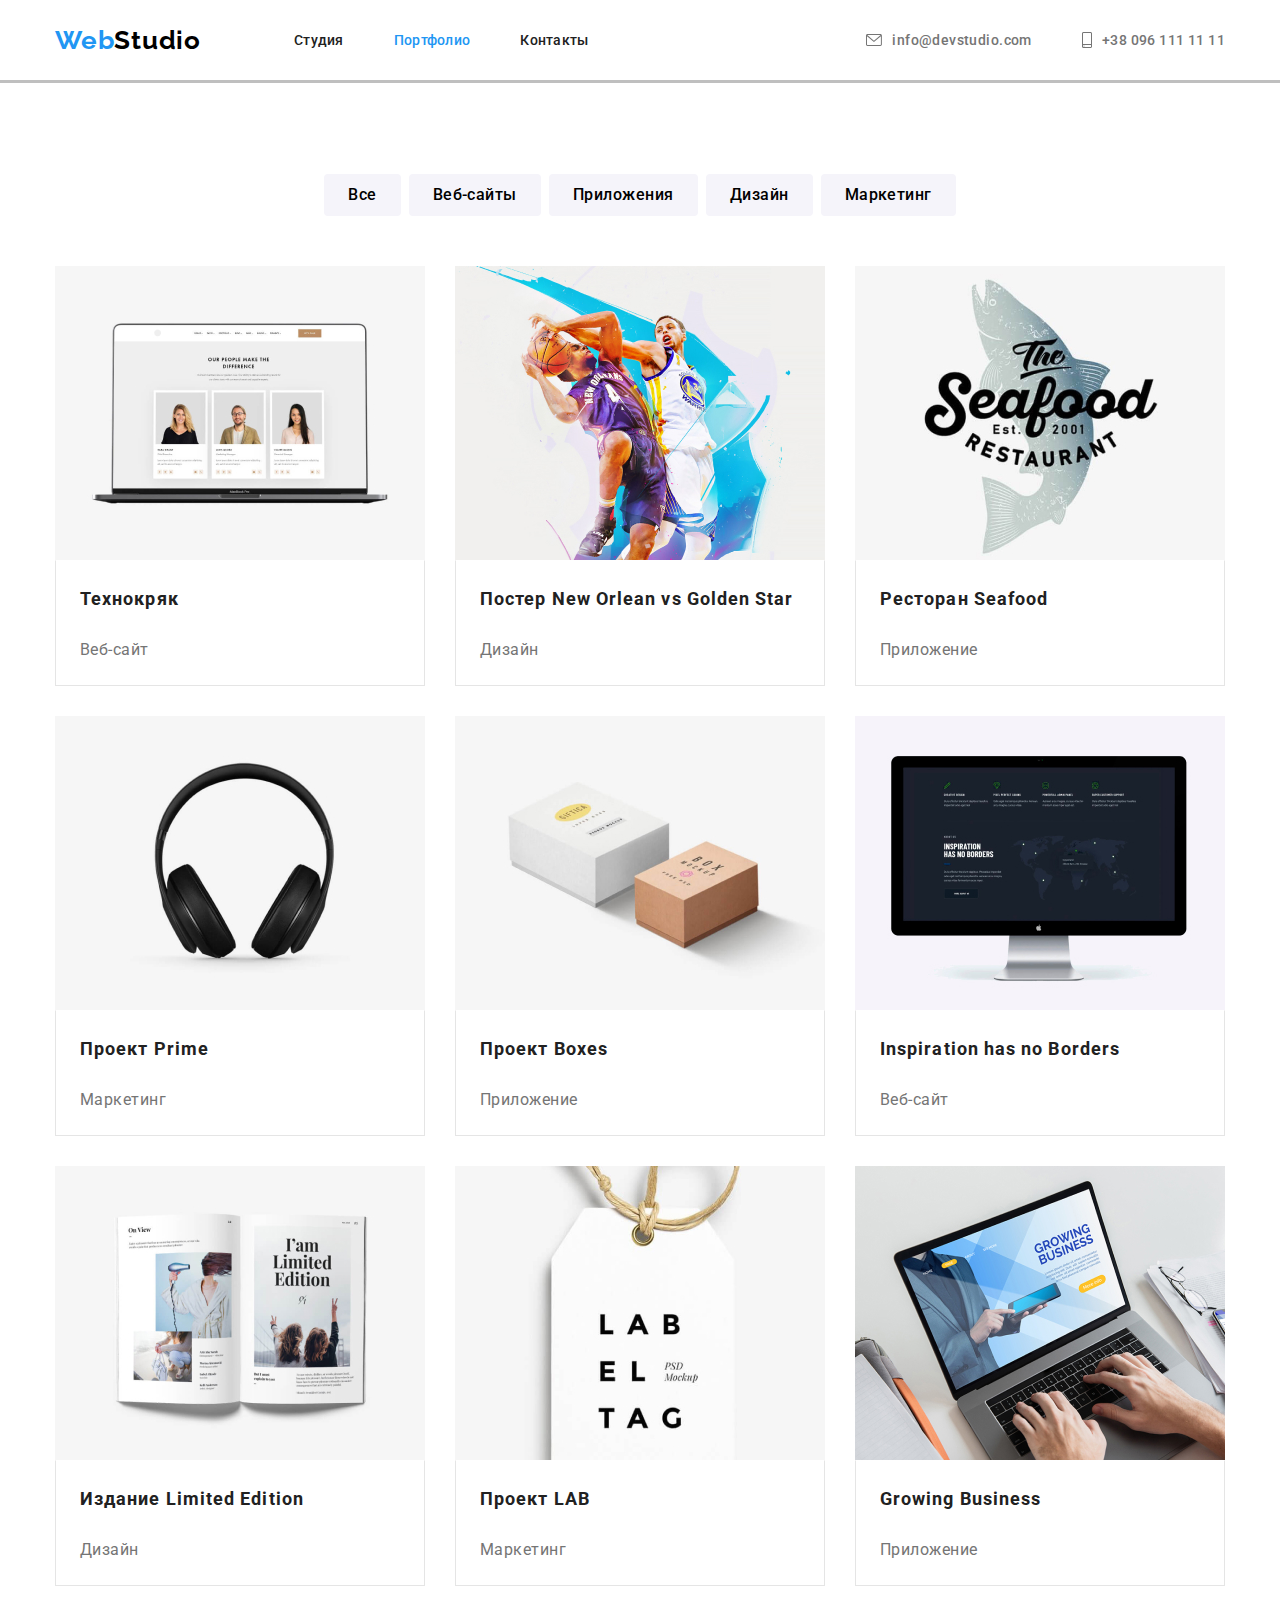
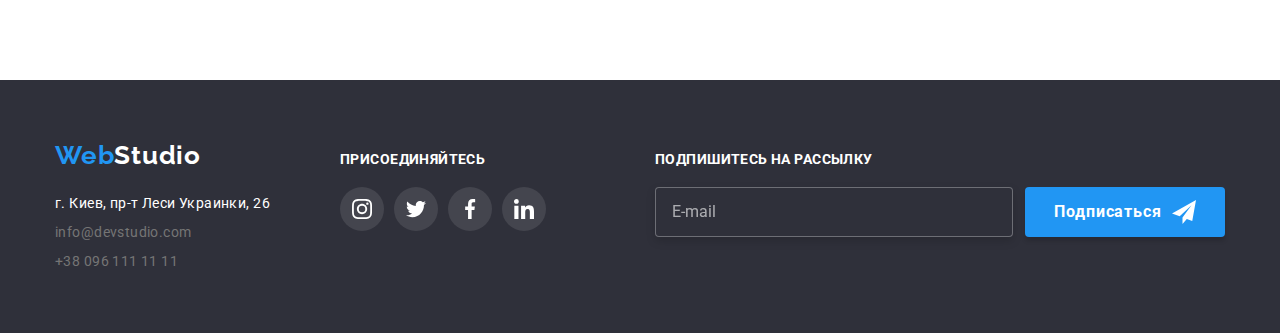
==== portfolio.html @ 7dabb580 "1" ====
<!DOCTYPE html>
<html lang="en">

<head>
  <meta charset="UTF-8" />
  <meta http-equiv="X-UA-Compatible" content="IE=edge" />
  <meta name="viewport" content="width=device-width, initial-scale=1.0" />
  <link rel="preconnect" href="https://fonts.gstatic.com" />
  <link href="https://fonts.googleapis.com/css2?family=Roboto:wght@400;500;700;900&display=swap" rel="stylesheet" />
  <link href="https://fonts.googleapis.com/css2?family=Raleway:wght@700&display=swap" rel="stylesheet" />
  <link rel="stylesheet"
    href="https://cdnjs.cloudflare.com/ajax/libs/modern-normalize/1.0.0/modern-normalize.min.css" />
  <!-- <link rel="stylesheet" href="./css/style.css" /> -->
  <link rel="stylesheet" href="./css/main.min.css" />

  <title>WebStudio</title>
</head>

<body>
  <!-- хидер -->
  <header class="page-header">
    <div class="container container--center">
      <nav class="nav">
        <a href="./index.html" class="nav__logo nav__logo--padding"><span
            class="nav__logo nav__logo--web-color">Web</span>Studio</a>
        <ul class="nav__list">
          <li class="nav__item">
            <a class="nav__link " href="./index.html">Студия</a>
          </li>
          <li class="nav__item"><a class="nav__link nav__link--active" href="./portfolio.html">Портфолио</a></li>
          <li class="nav__item"><a class="nav__link" href="#">Контакты</a></li>
        </ul>
      </nav>
      <ul class="address__list">
        <li class="address__item">
          <a class="address__link" href="">
            <svg class="icon icon--mail" viewbox="0 0 16 12">
              <use href="./img/icons/icons-main-opt.svg#icon-mail"></use>
            </svg>
            info@devstudio.com
          </a>
        </li>
        <li class="address__item">
          <a class="address__link" href="">
            <svg class="icon icon--tel" viewbox="0 0 10 16">
              <use href="./img/icons/icons-main-opt.svg#icon-smartphone"></use>
            </svg>
            +38 096 111 11 11
          </a>
        </li>
      </ul>
    </div>
    <!-- хидер конец-->
  </header>
  <main>
    <section class="section">
      <!-- секция кнопок -->
      <div class="container">
        <ul class="buttons buttons--marg-bottom">
          <li class="buttons__item">
            <button type="button" class="button">Все</button>
          </li>
          <li class="buttons__item">
            <button type="button" class="button">Веб-сайты</button>
          </li>
          <li class="buttons__item">
            <button type="button" class="button">Приложения</button>
          </li>
          <li class="buttons__item">
            <button type="button" class="button">Дизайн</button>
          </li>
          <li class="buttons__item">
            <button type="button" class="button">Маркетинг</button>
          </li>
        </ul>
        <!-- секция кнопок конец -->

        <!-- секция примеров работ -->

        <ul class="examples-sect">

          <li class="examples-sect__item">
            <a class="examples-sect__link" href="#">
              <div href="#" class="img-description">
                <div class="img-description__overlay">
                  <p class="img-description__text">Технокряк это современная площадка распространения коронавируса.
                    Компании
                    используют эту
                    платформу для
                    цифрового шпионажа и атак на защищённые сервера конкурентов.
                  </p>
                </div>
                <img class="img" src="img/portfolio/img1.jpg" alt="Технокряк" width="370" />
              </div>
              <div class="title-port">
                <h3>Технокряк</h3>
                <span>Веб-сайт</span>
              </div>
            </a>
          </li>
          <li class="examples-sect__item">
            <!-- <div class="overlay"> -->

            <!-- </div> -->
            <a class="examples-sect__link" href="#">
              <div href="#" class="img-description">
                <div class="img-description__overlay">
                  <p class="img-description__text">Технокряк это современная площадка распространения коронавируса.
                    Компании
                    используют
                    эту
                    платформу для
                    цифрового шпионажа и атак на защищённые сервера конкурентов.
                  </p>
                </div>
                <img class="img" src="img/portfolio/img2.jpg" alt="Постер New Orlean vs Golden Star" width="370" />
              </div>
              <div class="title-port">
                <h3>Постер New Orlean vs Golden Star</h3>
                <span>Дизайн</span>
              </div>
            </a>

          </li>
          <li class="examples-sect__item">
            <a class="examples-sect__link" href="#">
              <div href="#" class="img-description">
                <div class="img-description__overlay">
                  <p class="img-description__text">Технокряк это современная площадка распространения коронавируса.
                    Компании
                    используют эту
                    платформу для
                    цифрового шпионажа и атак на защищённые сервера конкурентов.
                  </p>
                </div>
                <img class="img" src="img/portfolio/img3.jpg" alt="Ресторан Seafood" width="370" />
              </div>
              <div class="title-port">
                <h3>Ресторан Seafood</h3>
                <span>Приложение</span>
              </div>
            </a>
          </li>
          <li class="examples-sect__item">
            <a class="examples-sect__link" href="#">
              <div href="#" class="img-description">
                <div class="img-description__overlay">
                  <p class="img-description__text">Технокряк это современная площадка распространения коронавируса.
                    Компании
                    используют эту
                    платформу для
                    цифрового шпионажа и атак на защищённые сервера конкурентов.
                  </p>
                </div>
                <img class="img" src="img/portfolio/img4.jpg" alt="Проект Prime" width="370" />
              </div>
              <div class="title-port">
                <h3>Проект Prime</h3>
                <span>Маркетинг</span>
              </div>
            </a>
          </li>
          <li class="examples-sect__item">
            <a class="examples-sect__link" href="#">
              <div href="#" class="img-description">
                <div class="img-description__overlay">
                  <p class="img-description__text">Технокряк это современная площадка распространения коронавируса.
                    Компании
                    используют эту
                    платформу для
                    цифрового шпионажа и атак на защищённые сервера конкурентов.
                  </p>
                </div>
                <img class="img" src="img/portfolio/img5.jpg" alt="Проект Boxes" width="370" />
              </div>
              <div class="title-port">
                <h3>Проект Boxes</h3>
                <span>Приложение</span>
              </div>
            </a>
          </li>
          <li class="examples-sect__item">
            <a class="examples-sect__link" href="#">
              <div href="#" class="img-description">
                <div class="img-description__overlay">
                  <p class="img-description__text">Технокряк это современная площадка распространения коронавируса.
                    Компании
                    используют эту
                    платформу для
                    цифрового шпионажа и атак на защищённые сервера конкурентов.
                  </p>
                </div>
                <img class="img" src="img/portfolio/img6.jpg" alt="Inspiration has no Borders" width="370" />
              </div>
              <div class="title-port">
                <h3>Inspiration has no Borders</h3>
                <span>Веб-сайт</span>
              </div>
            </a>
          </li>
          <li class="examples-sect__item">
            <a class="examples-sect__link" href="#">
              <div href="#" class="img-description">
                <div class="img-description__overlay">
                  <p class="img-description__text">Технокряк это современная площадка распространения коронавируса.
                    Компании
                    используют эту
                    платформу для
                    цифрового шпионажа и атак на защищённые сервера конкурентов.
                  </p>
                </div>
                <img class="img" src="img/portfolio/img7.jpg" alt="Издание Limited Edition" width="370" />
              </div>
              <div class="title-port">
                <h3>Издание Limited Edition</h3>
                <span>Дизайн</span>
              </div>
            </a>
          </li>
          <li class="examples-sect__item">
            <a class="examples-sect__link" href="#">
              <div href="#" class="img-description">
                <div class="img-description__overlay">
                  <p class="img-description__text">Технокряк это современная площадка распространения коронавируса.
                    Компании
                    используют эту
                    платформу для
                    цифрового шпионажа и атак на защищённые сервера конкурентов.
                  </p>
                </div>
                <img class="img" src="img/portfolio/img8.jpg" alt="Проект LAB" width="370" />
              </div>
              <div class="title-port">
                <h3>Проект LAB</h3>
                <span>Маркетинг</span>
              </div>
            </a>
          </li>
          <li class="examples-sect__item">
            <a class="examples-sect__link" href="#">
              <div href="#" class="img-description">
                <div class="img-description__overlay">
                  <p class="img-description__text">Технокряк это современная площадка распространения коронавируса.
                    Компании
                    используют эту
                    платформу для
                    цифрового шпионажа и атак на защищённые сервера конкурентов.
                  </p>
                </div>
                <img class="img" src="img/portfolio/img9.jpg" alt="Growing Business" width="370" />
              </div>
              <div class="title-port">
                <h3>Growing Business</h3>
                <span>Приложение</span>
              </div>
            </a>
          </li>
        </ul>
        <!-- секция примеров работ конец-->
      </div>
    </section>
  </main>
  <!-- футер -->
  <footer class="footer ">
    <div class="container container--flex">
      <div class="first-col">
        <a href="index.html" class="nav__logo nav__logo--color">
          <span class="nav__logo nav__logo--web-color">Web</span>Studio
        </a>
        <address class="address">
          <ul class="address__list">
            <li class="address__item">
              г. Киев, пр-т Леси Украинки, 26
            </li>
            <li class="address__item">
              <a class="address__link" href="">info@devstudio.com</a>
            </li>
            <li class="address__item">
              <a class="address__link" href="">+38 096 111 11 11</a>
            </li>
          </ul>
        </address>
      </div>
      <div class="second-col">
        <h3 class="second-col__title">присоединяйтесь</h3>
        <ul class="second-col__list">
          <li class="second-col__item">
            <a class="second-col__link" href="#">
              <svg class="icon">
                <use class="icon__prop" href="./img/icons/icons-main-opt.svg#icon-instagram">
                </use>
              </svg>
            </a>
          </li>
          <li class="second-col__item">
            <a class="second-col__link" href="#">
              <svg class="icon">
                <use class="icon__prop" href="./img/icons/icons-main-opt.svg#icon-twitter">
                </use>
              </svg>
            </a>
          </li>
          <li class="second-col__item">
            <a class="second-col__link" href="#">
              <svg class="icon">
                <use class="icon__prop" href="./img/icons/icons-main-opt.svg#icon-facebook">
                </use>
              </svg>
            </a>
          </li>
          <li class="second-col__item">
            <a class="second-col__link" href="#">
              <svg class="icon">
                <use class="icon__prop" href="./img/icons/icons-main-opt.svg#icon-linkedin-1">
                </use>
              </svg>
            </a>
          </li>
        </ul>
      </div>

      <form class="form" action="" name="subscribe-form">
        <label class="form__label">
          <h3 class="form__title">Подпишитесь на рассылку</h3>
          <input class="form__input" type="email" placeholder="E-mail">
        </label>
        <button class="button" type="submit"><span class="button-text">Подписаться</span>
          <svg class="icon">
            <use class="icon__prop" href="./img/icons/icons-main-opt.svg#icon-send"></use>
          </svg>
        </button>
      </form>
    </div>



    <!-- футер конец-->
  </footer>

</body>

</html>
---- css/style.css ----
/* цвет акцента #2196F3 */
/* основной фон #FFFFFF */
/* цвет фона подвала #2F303A */
/* цвет текста #212121 */
/* цвет лого #000000 */
/* цвет мелкого шрифта под заголовками  #757575 */
/* цвет адресов rgba(255, 255, 255, 0.6) */
/* цвет кнопок на белом фоне #F5F4FA */
/* :root {
  --color-accent: #2196f3;
  --color-logo: #000000;
  --color-all-text: #212121;
  --color-address: #757575;
  --color-little-text: #757575;
  --color-main-bg: #ffffff;
  --color-footer: #2f303a;
  --color-on-dark-bg: #ffffff;
  --color-what-we-do-sect: #f5f4fa;
  --color-icons-our-team: #afb1b8;
} */
/* скрытие контента с совместимостью */
/* .visually_hidden {
  position: absolute;
  width: 1px;
  height: 1px;
  margin: -1px;
  border: 0;
  padding: 0;
  clip: rect(0 0 0 0);
  overflow: hidden;
} */
/* body {
  max-width: 1600px;
  margin: 0 auto;

  color: var(--color-all-text);
  font-family: Roboto, sans-serif;
} */
/* сброс */
/* img {
  display: block;
}
img:not(.examples-section-item img) {
  max-width: 100%;
  height: auto;
} */

/* main page */

/* main-section */
/* h1,
h2,
h3,
h4,
h5,
p,
ul {
  margin-top: 0;
}
ul {
  list-style: none;
  padding: 0;
  margin: 0;
} */

/* хидер */
/* x */
/* .page-header {
  box-shadow: 0px 4px 4px 0px rgba(0, 0, 0, 0.25);
}
/* x */
/* .page-header .address__list {
  margin-left: auto;
} */
/* x */
/* .page-header .address__link {
  display: flex;
  align-items: center;
  justify-content: center;
  color: var(--color-address);
} */
/* x */
/* .page-header .address__link:hover > .icon,
.page-header .address__link:focus > .icon {
  fill: currentColor;
} */
/* x */
/* .page-header .address__item:not(:first-child) {
  margin-left: 50px;
} */
/* x */
/* .nav {
  height: 80px;
} */
/* x */
/* .nav__item {
  position: relative;
  display: flex;
  align-items: center;
  height: 80px;
} */
/* x */
/* .nav__item:not(:first-child) {
  margin-left: 50px;
} */
/* x */
/* .nav__list {
  margin-left: 93px;
  align-items: center;
} */
/* x */
/* .nav__link {
  padding: 32px 0;
} */
/* x */
/* .nav__logo--padding,
.page-header .address__link {
  padding: 24px 0;
} */
/* x */
/* .nav__link,
.page-header .address__link {
  color: var(--color-all-text);
  font-family: Roboto;
  font-style: normal;
  font-weight: 500;
  font-size: 14px;
  line-height: 16px;
  letter-spacing: 0.02em;
  color: inherit;

  transition: color 250ms cubic-bezier(0.4, 0, 0.2, 1);
} */
/* x */
/* .nav,
.nav__list,
.page-header .address__list {
  display: flex;
  align-items: center;
} */
/* x */
/* .page-header .icon {

  margin-right: 10px;
  fill: currentColor;
} */
/* x */
/* .page-header .icon--mail {
  width: 16px;
  height: 12px;
} */
/* x */
/* .page-header .icon--tel {
  width: 10px;
  height: 16px;
} */
/* x */
/* .nav__link:hover,
.nav__link:focus,
.page-header .address__link:hover,
.page-header .address__link:focus {
  color: var(--color-accent);
} */

/* модалка */

/* 
.backdrop {
  position: fixed;
  top: 0;
  left: 0;
  width: 100%;
  height: 100%;
  background: rgba(150, 145, 145, 0.2);
  z-index: 3;
  opacity: 1;
  transition: opacity 250ms cubic-bezier(0.165, 0.84, 0.44, 1);
}

.modal {
  position: relative;
  top: 50%;
  left: 50%;
  transform: translate(-50%, -50%);
  width: 528px;
  height: 581px;
  background: #ffffff;
  box-shadow: 0px 1px 3px rgba(0, 0, 0, 0.12), 0px 1px 1px rgba(0, 0, 0, 0.14),
    0px 2px 1px rgba(0, 0, 0, 0.2);
  border-radius: 4px;
}
.button--modal-style {
  display: flex;
  position: fixed;
  align-items: center;
  left: calc(100% - 38px);
  width: 30px;
  height: 30px;
  margin-top: 8px;
  border: 1px solid rgba(0, 0, 0, 0.1);
  border-radius: 50%;
  cursor: pointer;
  box-shadow: 0px 2px 4px 1px rgb(47 48 58 / 40%);
  transition: box-shadow 250ms cubic-bezier(0.165, 0.84, 0.44, 1);
}

.button--modal-style:hover {
  box-shadow: none;
}
.button__svg {
  width: 18px;
  height: 18px;
}
.title {
  font-weight: bold;
  font-size: 20px;
  line-height: 23px;
  text-align: center;
  letter-spacing: 0.03em;
  margin-bottom: 12px;

  color: #212121;
}
.label__textarea {
  height: 120px;
  resize: none;
  min-width: 448px;
  border-color: var(--color-accent);
  border: 1px solid rgba(33, 33, 33, 0.2);
  box-sizing: border-box;
  border-radius: 4px;
  padding: 12px 16px;
  margin-top: 4px;
  outline-color: none;
  transition: outline-color 250ms cubic-bezier(0.4, 0, 0.2, 1);
}
.label__textarea:focus {
  outline-color: var(--color-accent);
  border-color: var(--color-accent);
}
.label__icon {
  position: absolute;
  width: 18px;
  height: 18px;
  top: 50%;
  left: 12px;
  transform: translateY(-50%);
  transition: fill 250ms cubic-bezier(0.4, 0, 0.2, 1);
}
.modal .label:focus-within .label__container {
  fill: var(--color-accent);
}

.label__input {
  height: 40px;
  border: 1px solid rgba(33, 33, 33, 0.2);
  
  border-radius: 4px;
  
  min-width: 448px;
  padding-left: 42px;
  
  transition: outline-color 250ms cubic-bezier(0.4, 0, 0.2, 1);
}

.modal .label:focus-within .label__input {
  outline-color: var(--color-accent);
}
.modal .label--text-style textarea::placeholder {
  
  font-size: 14px;
  line-height: 16px;
  letter-spacing: 0.01em;

  color: rgba(117, 117, 117, 0.5);
}

.label__text {
  
  font-size: 12px;
  line-height: 14px;
  letter-spacing: 0.01em;
}
.label__text--checkbox {
  font-size: 14px;
  line-height: 24px;
  

  letter-spacing: 0.03em;

  padding-left: 24px;
  color: #757575;
}
.label__container {
  position: relative;
  margin-top: 4px;
}
.modal .label.label--margin {
  display: flex;
  align-items: center;
  margin-left: 12px;
  margin-bottom: 30px;
}
.modal .label {
  position: relative;
  
  display: block;
    margin-bottom: 10px;
}

.label__checkbox--one,
.label__checkbox--two{
  position: absolute;
  top: 50%;
  left: -12px;
  transform: translateY(-50%) ;
}

.label .link {
  text-decoration: underline;
}
.label__checkbox {
  position: absolute;
}
.label__icon--checkbox {
  width: 16px;
  height: 15px;
  transition: fill 250ms cubic-bezier(0.4, 0, 0.2, 1);


}
.label__checkbox.label__checkbox--one {
  height: 15px;
}
.label__checkbox.label__checkbox--two {
  visibility: hidden;
  height: 15px;
}
.label__input:checked + .label__checkbox.label__checkbox--two {
  visibility: visible;
}
.label__input:checked + .label__checkbox.label__checkbox--two + .label__checkbox.label__checkbox--one {
  visibility: hidden;
}

.is-hidden {
  opacity: 0;
  pointer-events: none;
  visibility: hidden;
  transition: opacity 250ms cubic-bezier(0.165, 0.84, 0.44, 1);
} */
/* герой */
/* .hero {
  padding: 200px 0;

  background-color: var(--color-footer);

  background: linear-gradient(rgba(47, 48, 58, 0.4), rgba(0, 0, 0, 0.5)),
    url(../img/index/bg-index.jpg);

  background-repeat: no-repeat;
  background-size: cover;
}
.hero h1 {
  font-weight: 900;
  font-size: 44px;
  line-height: 60px;
  text-align: center;
  letter-spacing: 0.06em;
  text-transform: uppercase;
  color: var(--color-on-dark-bg);
}
.hero__button {
  margin-top: 30px;

  min-width: 200px;
  height: 50px;
  align-items: center;

  background-color: var(--color-accent);
  box-shadow: 0px 4px 4px rgba(0, 0, 0, 0.15);
  border-radius: 4px;
  cursor: pointer;

  font-weight: bold;
  font-size: 16px;
  line-height: 30px;
  align-items: center;
  text-align: center;
  letter-spacing: 0.06em;
  color: var(--color-main-bg);
  border-color: transparent;
  transition: background-color 250ms cubic-bezier(0.4, 0, 0.2, 1);
}
.hero__button:hover,
.hero__button:focus {
  background-color: var(--color-main-bg);
  color: var(--color-accent);
} */
/* приоритеты */

/* .svg-container {
  display: flex;
  justify-content: center;
  padding: 25px 0 25px 0;
  margin-bottom: 30px;
  background-color: var(--color-what-we-do-sect);
}

.our-priority__title {
  font-weight: bold;
  font-size: 14px;
  line-height: 16px;
  letter-spacing: 0.03em;
  text-transform: uppercase;
  margin-bottom: 10px;
}
.our-priority__text {
  font-weight: normal;
  font-size: 14px;
  line-height: 24px;
  letter-spacing: 0.03em;
  color: var(--color-little-text);
}
.our-priority__list {
  display: flex;
}
.our-priority__item {
  width: calc((100% - 90px) / 4);
  margin-right: 30px;
}

.our-priority__item:last-child{
  margin-right: 0px;
} */
/* чем занимаемся */
/* .section.section--null-top-padding {
  padding-top: 0px;
}
.general__title {
  font-weight: bold;
  font-size: 36px;
  line-height: 42px;
  text-align: center;
  letter-spacing: 0.03em;

  margin-bottom: 50px;
}

.what-we-do__list {
  display: flex;
}
.what-we-do__item {
  position: relative;
}
.what-we-do__item .img-container {
  position: relative;
  display: flex;
  justify-content: center;
  z-index: 1;
}
.what-we-do__item .img {
  position: inherit;
}
.what-we-do__item .title--properties {
  display: flex;
  position: absolute;
  top: calc(100% - 70px);

  width: 100%;
  height: 70px;
  background-color: rgba(47, 48, 58);
  opacity: 80%;
}

.what-we-do__item .title__text {
  position: absolute;
  text-transform: uppercase;
  top: calc(100% - 42px);
  color: #fff;
  font-size: 14px;
  line-height: 16px;
  text-align: center;
  letter-spacing: 0.03em;
}
.what-we-do__item:not(:last-child) {
  margin-right: 30px;
} */
/* стили контейнеров */

/* .container {
  margin: 0 auto;
  width: 1200px;
  padding: 0 15px;
}
.container.container--block-direction {
  display: flex;
  flex-direction: column;
  align-items: center;
}

.container--center {
  display: flex;
  align-items: center;
}

.modal__container{
  padding: 40px;
}
.container.btn-sect {
  padding-top: 94px;
}
.section {
  padding: 94px 0;
} */
/* наша команда */
/* .icon-block__list .icon {
  width: 20px;
  height: 20px;
}
.icon-block__link {
  padding: 12px;
  display: flex;
  background-color: none;
  border-radius: 50%;
  transition: background-color 250ms cubic-bezier(0.4, 0, 0.2, 1);
}
.our-team__item {
  width: calc((100% - 90px) / 4);
  margin-right: 30px;
}
.our-team__item:last-child {
  margin-right: 0px;
}
.icon-block__list .icon__prop {
  fill: var(--color-icons-our-team);
  transition: fill 150ms cubic-bezier(0.4, 0, 0.2, 1);
}
.our-team__list .icon-block__link:hover,
.our-team__list .icon-block__link:focus {
  background-color: var(--color-accent);
}
.our-team__list .icon-block__link:hover .icon__prop,
.our-team__list .icon-block__link:focus .icon__prop {
  fill: #fff;
}
.icon-block__list {
  display: flex;
  justify-content: center;
}

.img-description h3 {
  margin-bottom: 10px;
}
.img-description p {
  margin-bottom: 16px;
}
.section--bg {
  background-color: var(--color-what-we-do-sect);
}
.img-description h3 {
  font-weight: 500;
  font-size: 16px;
  line-height: 19px;
  text-align: center;
  letter-spacing: 0.03em;
}
.img-description p {
  font-size: 16px;
  line-height: 19px;
  text-align: center;
  letter-spacing: 0.03em;
  color: var(--color-little-text);
}
.our-team__list {
  display: flex;
  flex-wrap: wrap;
}
.our-team__item  {
  box-shadow: 0px 4px 4px rgba(0, 0, 0, 0.25);

  background-color: var(--color-main-bg);
}

.our-team__list .img-description {
  padding: 30px 0;
} */

/* .nav__link--active {
  color: var(--color-accent);
}
.nav__link--active::before {
  position: absolute;
  top: calc(100% - 4px);
  content: '';
  width: 100%;
  height: 4px;
  border-radius: 4px;
  background-color: var(--color-accent);
} */
/* постоянные клиенты */
/* 
.our-clients__list {
  display: flex;
}
.our-clients__item .icon {
  width: 106px;
  height: 60px;
  fill: var(--color-icons-our-team);
}
.our-clients__link {
  width: 170px;
  height: 92px;
  display: flex;
  justify-content: center;
  align-items: center;
  border: 1px solid #afb1b8;
  border-radius: 5px;
  transition: border-color 250ms cubic-bezier(0.4, 0, 0.2, 1);
}
.our-clients__item:not(:last-child) {
  margin-right: 30px;
}
.our-clients__link:hover,
.our-clients__link:focus {
  border-color: var(--color-accent);
}
.our-clients__list .icon__prop {
  transition: fill 450ms cubic-bezier(0.4, 0, 0.2, 1);
}
.our-clients__link:hover .icon__prop,
.our-clients__link:focus .icon__prop {
  fill: var(--color-accent);
} */
/* footer */
/* a {
  text-decoration: none;
} */
/* .nav__logo {
  color: var(--color-logo);
  font-family: Raleway;
  font-style: normal;
  font-weight: bold;
  font-size: 26px;
  line-height: 31px;
  letter-spacing: 0.03em;
}
.nav__logo--web-color {
  color: var(--color-accent);
}
ul {
  list-style-type: none;
} */

/* кнопки портфолио */
/* 
.buttons .button {
  background-color: var(--color-what-we-do-sect);
  border-radius: 4px;
  font-family: Roboto;
  font-style: normal;
  font-weight: 500;
  font-size: 16px;
  line-height: 26px;
  text-align: center;
  letter-spacing: 0.03em;
  border-color: transparent;
  padding: 6px 22px;
  cursor: pointer;
  border-radius: 4px;

  transition: background-color 250ms cubic-bezier(0.4, 0, 0.2, 1),
    color 150ms cubic-bezier(0.4, 0, 0.2, 1), box-shadow 250ms cubic-bezier(0.4, 0, 0.2, 1);
} */
/* .buttons .button:hover,
.buttons .button:focus {
  background-color: var(--color-accent);
  color: var(--color-main-bg);
  box-shadow: 0px 4px 4px 0px rgba(0, 0, 0, 0.25);
} */

/* .examples-sect .buttons {
  display: flex;
  justify-content: center;
} */
/* .buttons__item:not(:last-child) {
  margin-right: 8px;
} */
/* .buttons.buttons--marg-bottom {
  margin-bottom: 50px;
} */

/* примеры портфолио */

/* .img-description__overlay {
  position: absolute;
  background-color: var(--color-accent);
  width: 370px;
  height: 294px;
  opacity: 80%;
  transform: translateY(100%);
  transition: transform 250ms cubic-bezier(0.4, 0, 0.2, 1);
}

.examples-sect__list .img-description {
  overflow: hidden;
  position: relative;
}
.examples-sect__link {
  color: #212121;
}
.examples-sect__link:hover .img-description__overlay,
.examples-sect__link:focus .img-description__overlay {
  transform: translateY(0%);
}
.img-description .img-description__text {
  font-size: 18px;
  line-height: 28px;
  letter-spacing: 0.03em;
  padding: 63px 24px;
  color: #ffffff;
}

.examples-sect__list h3 {
  font-weight: bold;
  font-size: 18px;
  line-height: 36px;
  letter-spacing: 0.06em;
}
.examples-sect__list span {
  font-weight: normal;
  font-size: 16px;
  line-height: 30px;
  letter-spacing: 0.03em;
  color: var(--color-little-text);
}

.examples-sect__list {
  display: flex;
  flex-wrap: wrap;
}
.examples-sect__item {
  box-shadow: 0px 4px 4px 0px rgba(0, 0, 0, 0);
  transition: box-shadow 250ms cubic-bezier(0.4, 0, 0.2, 1);
  margin-bottom: 30px;
}
.examples-sect__item:hover,
.examples-sect__item:focus {
  box-shadow: 0px 4px 4px 0px rgba(0, 0, 0, 0.25);
}

.examples-sect__item:not(:nth-child(3n + 3)) {
  margin-right: 30px;
  width: calc((100% - 60px) / 3);
}

.examples-sect__item:nth-child(n + 7) {
  margin-bottom: 0px;
}

.title-port {
  padding: 20px 24px;
  border: 1px solid #e5e5e5;
  border-top-color: transparent;
} */

/* footer */
/* .footer {
  padding: 60px 0;
  background-color: var(--color-footer);
} */

/* .nav__logo--color {
  color: var(--color-main-bg);
} */

/* .page-header .address__link,
.footer .address__link {
  letter-spacing: 0.03em;
  color: var(--color-address);
  transition: color 250ms cubic-bezier(0.4, 0, 0.2, 1);
}
.footer .address__link:hover,
.footer .address__link:focus {
  color: var(--color-main-bg);
} */
/* .address {
  font-family: Roboto;
  font-style: normal;
  font-weight: normal;
  font-size: 14px;
  line-height: 24px;
  letter-spacing: 0.03em;
  color: var(--color-main-bg);
}
.address {
  margin-top: 20px;
} */
/* .footer .address__item:not(:last-child) {
  margin-bottom: 5px;
}
.second-col__title {
  font-style: normal;
  font-weight: bold;
  font-size: 14px;
  line-height: 16px;
  letter-spacing: 0.03em;
  text-transform: uppercase;

  color: #ffffff;
} */

/* .footer .icon {
  width: 20px;
  height: 20px;
}
.container.container--flex {
  display: flex;
  align-items: baseline;
}
.second-col {
  margin-left: 70px;
}
.second-col__list {
  display: flex;
  width: 206px;
  margin-top: 20px;
} */
/* .second-col__item {
  display: flex;
  margin-right: 10px;

  border-radius: 44px;
  background: rgba(216, 128, 128, 0.1);
}
.second-col__item:last-child {
  margin-right: 0;
}
.footer .icon__prop {
  fill: #fff;
} */
/* .second-col__link {
  width: 44px;
  height: 44px;
  display: flex;
  justify-content: center;
  align-items: center;
  border-radius: 44px;
  transition: background-color 250ms cubic-bezier(0.4, 0, 0.2, 1);
}
.second-col__link:hover,
.second-col__link:focus {
  background-color: var(--color-accent);
} */

/* .footer__form {
  margin-left: auto;
  display: flex;
  flex-direction: row;
  align-items: flex-end;
} */
/* .footer__form .form__input {
  padding: 15px 16px;
  width: 358px;
  border: 1px solid rgba(255, 255, 255, 0.3);
  box-sizing: border-box;
  filter: drop-shadow(0px 4px 4px rgba(0, 0, 0, 0.15));
  border-radius: 4px;
  background: #2f303a;
}
.footer__form input::placeholder {
  color: rgba(255, 255, 255, 0.6);
} */

/* .modal__form .button--submit-style {

  position: relative;
  right: -50%;
  transform: translateX(-50%);
  min-width: 200px;
  height: 50px;
  border-radius: 4px;
  background-color: var(--color-accent);
  box-shadow: 0px 4px 4px rgba(0, 0, 0, 0.15);
  font-weight: bold;
  font-size: 16px;
  line-height: 30px;
  text-align: center;
  letter-spacing: 0.06em;
  color: var(--color-main-bg);
  border-color: transparent;

  transition: background-color 250ms cubic-bezier(0.4, 0, 0.2, 1);
} */
/* .footer__form .button {
  display: flex;

  position: relative;

  align-items: center;
  justify-content: center;
  border: 0px;
  padding: 0px;
  min-width: 200px;
  height: 50px;
  border-radius: 4px;
  background-color: var(--color-accent);
  box-shadow: 0px 4px 4px rgba(0, 0, 0, 0.15);
  margin-left: 12px;
  font-weight: bold;
  font-size: 16px;
  line-height: 30px;
  text-align: center;
  letter-spacing: 0.06em;
  color: var(--color-main-bg);
  border-color: transparent;

  transition: background-color 250ms cubic-bezier(0.4, 0, 0.2, 1);
} */
/* .form__title {
  margin-bottom: 20px;
  font-style: normal;

  font-weight: bold;
  font-size: 14px;
  line-height: 16px;
  letter-spacing: 0.03em;
  text-transform: uppercase;

  color: #ffffff;
}
.footer .form .button__text {
  font-weight: bold;
  font-size: 16px;
  line-height: 30px;
  text-align: center;
  letter-spacing: 0.06em;
}
.footer .form .icon {
  fill: var(--color-main-bg);
  width: 24px;
  height: 24px;
  margin-left: 10px;
} */
/* .footer .form .button:hover,
.footer .form .button:focus,
.modal__form .button:hover,
.modal__form .button:focus {
  background-color: var(--color-main-bg);
  color: var(--color-accent);
}
.footer__form .button:hover .icon__prop,
.footer__form .button:focus .icon__prop {
  fill: var(--color-accent);
} */
---- css/main.min.css ----
.container--center{display:-webkit-box;display:-ms-flexbox;display:flex;-webkit-box-align:center;-ms-flex-align:center;align-items:center}.page-header{-webkit-box-shadow:0px 3px 0px 0px rgba(0,0,0,0.25);box-shadow:0px 3px 0px 0px rgba(0,0,0,0.25)}.page-header .address__list{display:-webkit-box;display:-ms-flexbox;display:flex;-webkit-box-align:center;-ms-flex-align:center;align-items:center;margin-left:auto}.page-header .address__item:not(:first-child){margin-left:50px}.page-header .icon{margin-right:10px;fill:currentColor}.page-header .icon--mail{width:16px;height:12px}.page-header .icon--tel{width:10px;height:16px}.page-header .address__link{display:-webkit-box;display:-ms-flexbox;display:flex;-webkit-box-align:center;-ms-flex-align:center;align-items:center;-webkit-box-pack:center;-ms-flex-pack:center;justify-content:center;color:#757575;padding:24px 0;font-family:Roboto;font-style:normal;font-weight:500;font-size:14px;line-height:16px;letter-spacing:0.03em;color:#757575;-webkit-transition:color 250ms cubic-bezier(0.4, 0, 0.2, 1);transition:color 250ms cubic-bezier(0.4, 0, 0.2, 1)}.page-header .address__link:hover>.icon,.page-header .address__link:focus>.icon,.page-header .address__link:hover{color:#2196f3;fill:#2196f3}.page-header .nav{height:80px;display:-webkit-box;display:-ms-flexbox;display:flex;-webkit-box-align:center;-ms-flex-align:center;align-items:center}.page-header .nav .nav__list{-webkit-box-align:center;-ms-flex-align:center;align-items:center;display:-webkit-box;display:-ms-flexbox;display:flex;margin-left:93px}.page-header .nav .nav__item{position:relative;display:-webkit-box;display:-ms-flexbox;display:flex;-webkit-box-align:center;-ms-flex-align:center;align-items:center;height:80px}.page-header .nav .nav__item:not(:first-child){margin-left:50px}.page-header .nav .nav__logo--padding{padding:24px 0}.page-header .nav .nav__link{padding:32px 0;font-family:Roboto;font-style:normal;font-weight:500;font-size:14px;line-height:16px;letter-spacing:0.02em;color:inherit;-webkit-transition:color 250ms cubic-bezier(0.4, 0, 0.2, 1);transition:color 250ms cubic-bezier(0.4, 0, 0.2, 1)}.page-header .nav .nav__link--active{color:#2196f3}.page-header .nav .nav__link--active--active::before{position:absolute;top:calc(100% - 4px);content:'';width:100%;height:4px;border-radius:4px;background-color:#2196f3}.page-header .nav .nav__link:hover,.page-header .nav .nav__link:focus{color:#2196f3}.backdrop{position:fixed;top:0;left:0;width:100%;height:100%;background:rgba(150,145,145,0.2);z-index:3;opacity:1;-webkit-transition:opacity 250ms cubic-bezier(0.165, 0.84, 0.44, 1);transition:opacity 250ms cubic-bezier(0.165, 0.84, 0.44, 1)}.modal{position:relative;top:50%;left:50%;-webkit-transform:translate(-50%, -50%);transform:translate(-50%, -50%);width:528px;height:581px;background:#ffffff;-webkit-box-shadow:0px 1px 3px rgba(0,0,0,0.12),0px 1px 1px rgba(0,0,0,0.14),0px 2px 1px rgba(0,0,0,0.2);box-shadow:0px 1px 3px rgba(0,0,0,0.12),0px 1px 1px rgba(0,0,0,0.14),0px 2px 1px rgba(0,0,0,0.2);border-radius:4px}.modal .modal__container{padding:40px}.modal .button--modal-style{display:-webkit-box;display:-ms-flexbox;display:flex;position:fixed;-webkit-box-align:center;-ms-flex-align:center;align-items:center;left:calc(100% - 38px);width:30px;height:30px;margin-top:8px;border:1px solid rgba(0,0,0,0.1);border-radius:50%;cursor:pointer;-webkit-box-shadow:0px 2px 4px 1px rgba(47,48,58,0.4);box-shadow:0px 2px 4px 1px rgba(47,48,58,0.4);-webkit-transition:-webkit-box-shadow 250ms cubic-bezier(0.165, 0.84, 0.44, 1);transition:-webkit-box-shadow 250ms cubic-bezier(0.165, 0.84, 0.44, 1);transition:box-shadow 250ms cubic-bezier(0.165, 0.84, 0.44, 1);transition:box-shadow 250ms cubic-bezier(0.165, 0.84, 0.44, 1), -webkit-box-shadow 250ms cubic-bezier(0.165, 0.84, 0.44, 1)}.modal .button--modal-style:hover{-webkit-box-shadow:none;box-shadow:none}.modal .button:hover,.modal .button:focus{background-color:#fff;color:#2196f3}.modal .button .button__svg{width:18px;height:18px}.modal .button--submit-style{position:relative;right:-50%;-webkit-transform:translateX(-50%);transform:translateX(-50%);min-width:200px;height:50px;border-radius:4px;background-color:#2196f3;-webkit-box-shadow:0px 4px 4px rgba(0,0,0,0.15);box-shadow:0px 4px 4px rgba(0,0,0,0.15);font-weight:bold;font-size:16px;line-height:30px;text-align:center;letter-spacing:0.06em;color:#fff;border-color:transparent;-webkit-transition:background-color 250ms cubic-bezier(0.4, 0, 0.2, 1);transition:background-color 250ms cubic-bezier(0.4, 0, 0.2, 1)}.modal .button .button--modal-style{display:-webkit-box;display:-ms-flexbox;display:flex;position:fixed;-webkit-box-align:center;-ms-flex-align:center;align-items:center;left:calc(100% - 38px);width:30px;height:30px;margin-top:8px;border:1px solid rgba(0,0,0,0.1);border-radius:50%;cursor:pointer;-webkit-box-shadow:0px 2px 4px 1px rgba(47,48,58,0.4);box-shadow:0px 2px 4px 1px rgba(47,48,58,0.4);-webkit-transition:-webkit-box-shadow 250ms cubic-bezier(0.165, 0.84, 0.44, 1);transition:-webkit-box-shadow 250ms cubic-bezier(0.165, 0.84, 0.44, 1);transition:box-shadow 250ms cubic-bezier(0.165, 0.84, 0.44, 1);transition:box-shadow 250ms cubic-bezier(0.165, 0.84, 0.44, 1), -webkit-box-shadow 250ms cubic-bezier(0.165, 0.84, 0.44, 1)}.modal .button .button--modal-style:hover{-webkit-box-shadow:none;box-shadow:none}.modal__title{font-weight:bold;font-size:20px;line-height:23px;text-align:center;letter-spacing:0.03em;margin-bottom:12px;color:#212121}.modal-form__checkbox--one,.modal-form__checkbox--two{height:15px;position:absolute;top:50%;left:-12px;-webkit-transform:translateY(-50%);transform:translateY(-50%)}.modal-form__checkbox--two{visibility:hidden}.modal-form__input:checked+.modal-form__checkbox--two{visibility:visible}.modal-form__input:checked+.modal-form__checkbox--two+.modal-form__checkbox--one{visibility:hidden}.modal-form__label{position:relative;display:block;margin-bottom:10px}.modal-form__label--margin{display:-webkit-box;display:-ms-flexbox;display:flex;-webkit-box-align:center;-ms-flex-align:center;align-items:center;margin-left:12px;margin-bottom:30px}.modal-form__label:focus-within .modal-form__container{fill:#2196f3}.modal-form__label:focus-within .modal-form__input{outline-color:#2196f3}.modal-form__label--text-style textarea::-webkit-input-placeholder{font-size:14px;line-height:16px;letter-spacing:0.01em;color:rgba(117,117,117,0.5)}.modal-form__label--text-style textarea:-ms-input-placeholder{font-size:14px;line-height:16px;letter-spacing:0.01em;color:rgba(117,117,117,0.5)}.modal-form__label--text-style textarea::-ms-input-placeholder{font-size:14px;line-height:16px;letter-spacing:0.01em;color:rgba(117,117,117,0.5)}.modal-form__label--text-style textarea::placeholder{font-size:14px;line-height:16px;letter-spacing:0.01em;color:rgba(117,117,117,0.5)}.modal-form__label .modal-form__input{height:40px;border:1px solid rgba(33,33,33,0.2);border-radius:4px;min-width:448px;padding-left:42px;-webkit-transition:outline-color 250ms cubic-bezier(0.4, 0, 0.2, 1);transition:outline-color 250ms cubic-bezier(0.4, 0, 0.2, 1)}.modal-form__label .modal-form__container{position:relative;margin-top:4px}.modal-form__label .modal-form__icon{position:absolute;width:18px;height:18px;top:50%;left:12px;-webkit-transform:translateY(-50%);transform:translateY(-50%);-webkit-transition:fill 250ms cubic-bezier(0.4, 0, 0.2, 1);transition:fill 250ms cubic-bezier(0.4, 0, 0.2, 1)}.modal-form__label .modal-form__icon--checkbox{width:16px;height:15px;-webkit-transition:fill 250ms cubic-bezier(0.4, 0, 0.2, 1);transition:fill 250ms cubic-bezier(0.4, 0, 0.2, 1)}.modal-form__label .modal-form__textarea{height:120px;resize:none;min-width:448px;border-color:#2196f3;border:1px solid rgba(33,33,33,0.2);-webkit-box-sizing:border-box;box-sizing:border-box;border-radius:4px;padding:12px 16px;margin-top:4px;outline-color:none;-webkit-transition:outline-color 250ms cubic-bezier(0.4, 0, 0.2, 1);transition:outline-color 250ms cubic-bezier(0.4, 0, 0.2, 1)}.modal-form__label .modal-form__textarea:focus{outline-color:#2196f3;border-color:#2196f3}.modal-form__label .modal-form__text{font-size:12px;line-height:14px;letter-spacing:0.01em}.modal-form__label .modal-form__text--checkbox{font-size:14px;line-height:24px;letter-spacing:0.03em;padding-left:24px;color:#757575}.modal-form__label .modal-form__link{text-decoration:underline}.is-hidden{opacity:0;pointer-events:none;visibility:hidden;-webkit-transition:opacity 250ms cubic-bezier(0.165, 0.84, 0.44, 1);transition:opacity 250ms cubic-bezier(0.165, 0.84, 0.44, 1)}.container--block-direction{display:-webkit-box;display:-ms-flexbox;display:flex;-webkit-box-orient:vertical;-webkit-box-direction:normal;-ms-flex-direction:column;flex-direction:column;-webkit-box-align:center;-ms-flex-align:center;align-items:center}.hero{padding:200px 0;background-color:#2f303a;background:-webkit-gradient(linear, left top, left bottom, from(rgba(47,48,58,0.4)), to(rgba(0,0,0,0.5))),url(../img/index/bg-index.jpg);background:linear-gradient(rgba(47,48,58,0.4), rgba(0,0,0,0.5)),url(../img/index/bg-index.jpg);background-repeat:no-repeat;background-size:cover}.hero .hero__title{font-weight:900;font-size:44px;line-height:60px;text-align:center;letter-spacing:0.06em;text-transform:uppercase;color:#fff}.hero .hero__button{margin-top:30px;min-width:200px;height:50px;-webkit-box-align:center;-ms-flex-align:center;align-items:center;background-color:#2196f3;-webkit-box-shadow:0px 4px 4px rgba(0,0,0,0.15);box-shadow:0px 4px 4px rgba(0,0,0,0.15);border-radius:4px;cursor:pointer;font-weight:bold;font-size:16px;line-height:30px;align-items:center;text-align:center;letter-spacing:0.06em;color:#fff;border-color:transparent;-webkit-transition:background-color 250ms cubic-bezier(0.4, 0, 0.2, 1);transition:background-color 250ms cubic-bezier(0.4, 0, 0.2, 1)}.hero .hero__button:hover,.hero .hero__button:focus{background-color:#fff;color:#2196f3}.our-clients{display:-webkit-box;display:-ms-flexbox;display:flex}.our-clients .our-clients__icon{width:106px;height:60px;fill:#afb1b8}.our-clients .our-clients__icon .icon__prop{-webkit-transition:fill 450ms cubic-bezier(0.4, 0, 0.2, 1);transition:fill 450ms cubic-bezier(0.4, 0, 0.2, 1)}.our-clients__item .our-clients__icon{width:106px;height:60px;fill:#afb1b8}.our-clients__item:not(:last-child){margin-right:30px}.our-clients__link{width:170px;height:92px;display:-webkit-box;display:-ms-flexbox;display:flex;-webkit-box-pack:center;-ms-flex-pack:center;justify-content:center;-webkit-box-align:center;-ms-flex-align:center;align-items:center;border:1px solid #afb1b8;border-radius:5px;-webkit-transition:border-color 250ms cubic-bezier(0.4, 0, 0.2, 1);transition:border-color 250ms cubic-bezier(0.4, 0, 0.2, 1)}.our-clients__link:hover,.our-clients__link:focus{border-color:#2196f3}.our-clients__link:hover .icon__prop,.our-clients__link:focus .icon__prop{fill:#2196f3}.section--bg{background-color:#f5f4fa}.our-team{display:-webkit-box;display:-ms-flexbox;display:flex;-ms-flex-wrap:wrap;flex-wrap:wrap}.our-team .our-team__item{width:calc((100% - 90px) / 4);margin-right:30px;-webkit-box-shadow:0px 4px 4px rgba(0,0,0,0.25);box-shadow:0px 4px 4px rgba(0,0,0,0.25);background-color:#fff}.our-team .our-team__item:last-child{margin-right:0px}.our-team .our-team__item .our-team__description{padding:30px 0}.our-team .our-team__item .our-team__description h3{font-weight:500;font-size:16px;line-height:19px;text-align:center;letter-spacing:0.03em;margin-bottom:10px}.our-team .our-team__item .our-team__description p{font-size:16px;line-height:19px;text-align:center;letter-spacing:0.03em;color:#757575;margin-bottom:16px}.our-team .icon-block{display:-webkit-box;display:-ms-flexbox;display:flex;-webkit-box-pack:center;-ms-flex-pack:center;justify-content:center}.our-team .icon-block .icon__prop{fill:#afb1b8;-webkit-transition:fill 150ms cubic-bezier(0.4, 0, 0.2, 1);transition:fill 150ms cubic-bezier(0.4, 0, 0.2, 1)}.our-team .icon-block .icon-block__link{padding:12px;display:-webkit-box;display:-ms-flexbox;display:flex;background-color:none;border-radius:50%;-webkit-transition:background-color 250ms cubic-bezier(0.4, 0, 0.2, 1);transition:background-color 250ms cubic-bezier(0.4, 0, 0.2, 1)}.our-team .icon-block .icon-block__link:hover,.our-team .icon-block .icon-block__link:focus{background-color:#2196f3}.our-team .icon-block .icon-block__link .icon-block__icon{width:20px;height:20px}.our-team .icon-block .icon-block__link:hover .icon__prop,.our-team .icon-block .icon-block__link:focus .icon__prop{fill:#fff}.our-priority__container{display:-webkit-box;display:-ms-flexbox;display:flex;-webkit-box-pack:center;-ms-flex-pack:center;justify-content:center;padding:25px 0 25px 0;margin-bottom:30px;background-color:#f5f4fa}.our-priority{display:-webkit-box;display:-ms-flexbox;display:flex}.our-priority__title{font-weight:bold;font-size:14px;line-height:16px;letter-spacing:0.03em;text-transform:uppercase;margin-bottom:10px}.our-priority__text{font-weight:normal;font-size:14px;line-height:24px;letter-spacing:0.03em;color:#757575}.our-priority .our-priority__item{width:calc((100% - 90px) / 4);margin-right:30px}.our-priority .our-priority__item:last-child{margin-right:0px}.section.section--null-top-padding{padding-top:0px}.section__title{font-weight:bold;font-size:36px;line-height:42px;text-align:center;letter-spacing:0.03em;margin-bottom:50px}.what-we-do{display:-webkit-box;display:-ms-flexbox;display:flex}.what-we-do .what-we-do__item{position:relative}.what-we-do .what-we-do__item .what-we-do__container{position:relative;display:-webkit-box;display:-ms-flexbox;display:flex;-webkit-box-pack:center;-ms-flex-pack:center;justify-content:center;z-index:1}.what-we-do .what-we-do__item .what-we-do__img{position:inherit}.what-we-do .what-we-do__item:not(:last-child){margin-right:30px}.what-we-do .what-we-do__text{position:absolute;text-transform:uppercase;top:calc(100% - 42px);color:#fff;font-size:14px;line-height:16px;text-align:center;letter-spacing:0.03em}.what-we-do .what-we-do__title--properties{display:-webkit-box;display:-ms-flexbox;display:flex;position:absolute;top:calc(100% - 70px);width:100%;height:70px;background-color:#2f303a;opacity:80%}.nav__logo{color:#000;font-family:Raleway;font-style:normal;font-weight:bold;font-size:26px;line-height:31px;letter-spacing:0.03em}.nav__logo--web-color{color:#2196f3}.nav__logo--color{color:#fff}.footer{padding:60px 0;background-color:#2f303a}.footer .container--flex{display:-webkit-box;display:-ms-flexbox;display:flex;-webkit-box-align:baseline;-ms-flex-align:baseline;align-items:baseline}.footer .address{font-family:Roboto;font-style:normal;font-weight:normal;font-size:14px;line-height:24px;letter-spacing:0.03em;color:#fff;margin-top:20px}.footer .address .address__item:not(:last-child){margin-bottom:5px}.footer .address .address__link{letter-spacing:0.03em;color:#757575;-webkit-transition:color 250ms cubic-bezier(0.4, 0, 0.2, 1);transition:color 250ms cubic-bezier(0.4, 0, 0.2, 1)}.footer .address .address__link:hover,.footer .address .address__link:focus{color:#fff}.footer .second-col{margin-left:70px}.footer .second-col__list{display:-webkit-box;display:-ms-flexbox;display:flex;width:206px;margin-top:20px}.footer .second-col .second-col__item{display:-webkit-box;display:-ms-flexbox;display:flex;margin-right:10px;border-radius:44px;background:rgba(255,255,255,0.1)}.footer .second-col .second-col__item .icon{width:20px;height:20px}.footer .second-col .second-col__item .icon__prop{fill:#fff}.footer .second-col .second-col__item .second-col:last-child{margin-right:0}.footer .second-col .second-col__link{width:44px;height:44px;display:-webkit-box;display:-ms-flexbox;display:flex;-webkit-box-pack:center;-ms-flex-pack:center;justify-content:center;-webkit-box-align:center;-ms-flex-align:center;align-items:center;border-radius:44px;-webkit-transition:background-color 250ms cubic-bezier(0.4, 0, 0.2, 1);transition:background-color 250ms cubic-bezier(0.4, 0, 0.2, 1)}.footer .second-col .second-col__link:hover,.footer .second-col .second-col__link:focus{background-color:#2196f3}.footer .second-col .second-col__title{font-style:normal;font-weight:bold;font-size:14px;line-height:16px;letter-spacing:0.03em;text-transform:uppercase;color:#ffffff}.footer .form{margin-left:auto;display:-webkit-box;display:-ms-flexbox;display:flex;-webkit-box-orient:horizontal;-webkit-box-direction:normal;-ms-flex-direction:row;flex-direction:row;-webkit-box-align:end;-ms-flex-align:end;align-items:flex-end}.footer .form input::-webkit-input-placeholder{color:rgba(255,255,255,0.6)}.footer .form input:-ms-input-placeholder{color:rgba(255,255,255,0.6)}.footer .form input::-ms-input-placeholder{color:rgba(255,255,255,0.6)}.footer .form input::placeholder{color:rgba(255,255,255,0.6)}.footer .form__title{margin-bottom:20px;font-style:normal;font-weight:bold;font-size:14px;line-height:16px;letter-spacing:0.03em;text-transform:uppercase;color:#ffffff}.footer .form .icon{fill:#fff;width:24px;height:24px;margin-left:10px}.footer .form .button__text{font-weight:bold;font-size:16px;line-height:30px;text-align:center;letter-spacing:0.06em}.footer .form .form__input{padding:15px 16px;width:358px;border:1px solid rgba(255,255,255,0.3);-webkit-box-sizing:border-box;box-sizing:border-box;-webkit-filter:drop-shadow(0px 4px 4px rgba(0,0,0,0.15));filter:drop-shadow(0px 4px 4px rgba(0,0,0,0.15));border-radius:4px;background:#2f303a}.footer .form .button{display:-webkit-box;display:-ms-flexbox;display:flex;position:relative;-webkit-box-align:center;-ms-flex-align:center;align-items:center;-webkit-box-pack:center;-ms-flex-pack:center;justify-content:center;border:0px;padding:0px;min-width:200px;height:50px;border-radius:4px;background-color:#2196f3;-webkit-box-shadow:0px 4px 4px rgba(0,0,0,0.15);box-shadow:0px 4px 4px rgba(0,0,0,0.15);margin-left:12px;font-weight:bold;font-size:16px;line-height:30px;text-align:center;letter-spacing:0.06em;color:#fff;border-color:transparent;-webkit-transition:background-color 250ms cubic-bezier(0.4, 0, 0.2, 1);transition:background-color 250ms cubic-bezier(0.4, 0, 0.2, 1)}.footer .form .button:hover,.footer .form .button:focus{background-color:#fff;color:#2196f3}.footer .form .button:hover .icon__prop,.footer .form .button:focus .icon__prop{fill:#2196f3}.buttons{display:-webkit-box;display:-ms-flexbox;display:flex;-webkit-box-pack:center;-ms-flex-pack:center;justify-content:center}.buttons--marg-bottom{margin-bottom:50px}.buttons__item:not(:last-child){margin-right:8px}.buttons .button{background-color:#f5f4fa;border-radius:4px;font-family:Roboto;font-style:normal;font-weight:500;font-size:16px;line-height:26px;text-align:center;letter-spacing:0.03em;border-color:transparent;padding:6px 22px;cursor:pointer;border-radius:4px;-webkit-transition:background-color 250ms cubic-bezier(0.4, 0, 0.2, 1),color 150ms cubic-bezier(0.4, 0, 0.2, 1),-webkit-box-shadow 250ms cubic-bezier(0.4, 0, 0.2, 1);transition:background-color 250ms cubic-bezier(0.4, 0, 0.2, 1),color 150ms cubic-bezier(0.4, 0, 0.2, 1),-webkit-box-shadow 250ms cubic-bezier(0.4, 0, 0.2, 1);transition:background-color 250ms cubic-bezier(0.4, 0, 0.2, 1),color 150ms cubic-bezier(0.4, 0, 0.2, 1),box-shadow 250ms cubic-bezier(0.4, 0, 0.2, 1);transition:background-color 250ms cubic-bezier(0.4, 0, 0.2, 1),color 150ms cubic-bezier(0.4, 0, 0.2, 1),box-shadow 250ms cubic-bezier(0.4, 0, 0.2, 1),-webkit-box-shadow 250ms cubic-bezier(0.4, 0, 0.2, 1)}.buttons .button:hover,.buttons .button:focus{background-color:#2196f3;color:#fff;-webkit-box-shadow:0px 4px 4px 0px rgba(0,0,0,0.25);box-shadow:0px 4px 4px 0px rgba(0,0,0,0.25)}.examples-sect{display:-webkit-box;display:-ms-flexbox;display:flex;-ms-flex-wrap:wrap;flex-wrap:wrap}.examples-sect .title-port{padding:20px 24px;border:1px solid #e5e5e5;border-top-color:transparent}.examples-sect span{font-weight:normal;font-size:16px;line-height:30px;letter-spacing:0.03em;color:#757575}.examples-sect h3{font-weight:bold;font-size:18px;line-height:36px;letter-spacing:0.06em}.examples-sect .img-description{overflow:hidden;position:relative}.examples-sect .img-description .img-description__text{font-size:18px;line-height:28px;letter-spacing:0.03em;padding:63px 24px;color:#ffffff}.examples-sect .img-description .img-description__overlay{position:absolute;background-color:#2196f3;width:370px;height:294px;opacity:80%;-webkit-transform:translateY(100%);transform:translateY(100%);-webkit-transition:-webkit-transform 250ms cubic-bezier(0.4, 0, 0.2, 1);transition:-webkit-transform 250ms cubic-bezier(0.4, 0, 0.2, 1);transition:transform 250ms cubic-bezier(0.4, 0, 0.2, 1);transition:transform 250ms cubic-bezier(0.4, 0, 0.2, 1), -webkit-transform 250ms cubic-bezier(0.4, 0, 0.2, 1)}.examples-sect__item{-webkit-box-shadow:0px 4px 4px 0px rgba(0,0,0,0);box-shadow:0px 4px 4px 0px rgba(0,0,0,0);-webkit-transition:-webkit-box-shadow 250ms cubic-bezier(0.4, 0, 0.2, 1);transition:-webkit-box-shadow 250ms cubic-bezier(0.4, 0, 0.2, 1);transition:box-shadow 250ms cubic-bezier(0.4, 0, 0.2, 1);transition:box-shadow 250ms cubic-bezier(0.4, 0, 0.2, 1), -webkit-box-shadow 250ms cubic-bezier(0.4, 0, 0.2, 1);margin-bottom:30px}.examples-sect__item:hover,.examples-sect__item:focus{-webkit-box-shadow:0px 4px 4px 0px rgba(0,0,0,0.25);box-shadow:0px 4px 4px 0px rgba(0,0,0,0.25)}.examples-sect__item:not(:nth-child(3n+3)){margin-right:30px;width:calc((100% - 60px) / 3)}.examples-sect__item:nth-child(n+7){margin-bottom:0px}.examples-sect__link{color:#212121}.examples-sect__link:hover .img-description__overlay,.examples-sect__link:focus .img-description__overlay{-webkit-transform:translateY(0%);transform:translateY(0%)}a{text-decoration:none}.visually_hidden{position:absolute;width:1px;height:1px;margin:-1px;border:0;padding:0;clip:rect(0 0 0 0);overflow:hidden}img{display:block}img{max-width:100%;height:auto}h1,h2,h3,h4,h5,p{margin-top:0}ul{margin-top:0;list-style:none;padding:0;margin:0}.is-hidden{opacity:0;pointer-events:none;visibility:hidden;-webkit-transition:opacity 250ms cubic-bezier(0.165, 0.84, 0.44, 1);transition:opacity 250ms cubic-bezier(0.165, 0.84, 0.44, 1)}.container{margin:0 auto;width:1200px;padding:0 15px}.section{padding:94px 0}body{max-width:1600px;margin:0 auto;color:#212121;font-family:Roboto, sans-serif}
/*# sourceMappingURL=main.min.css.map */
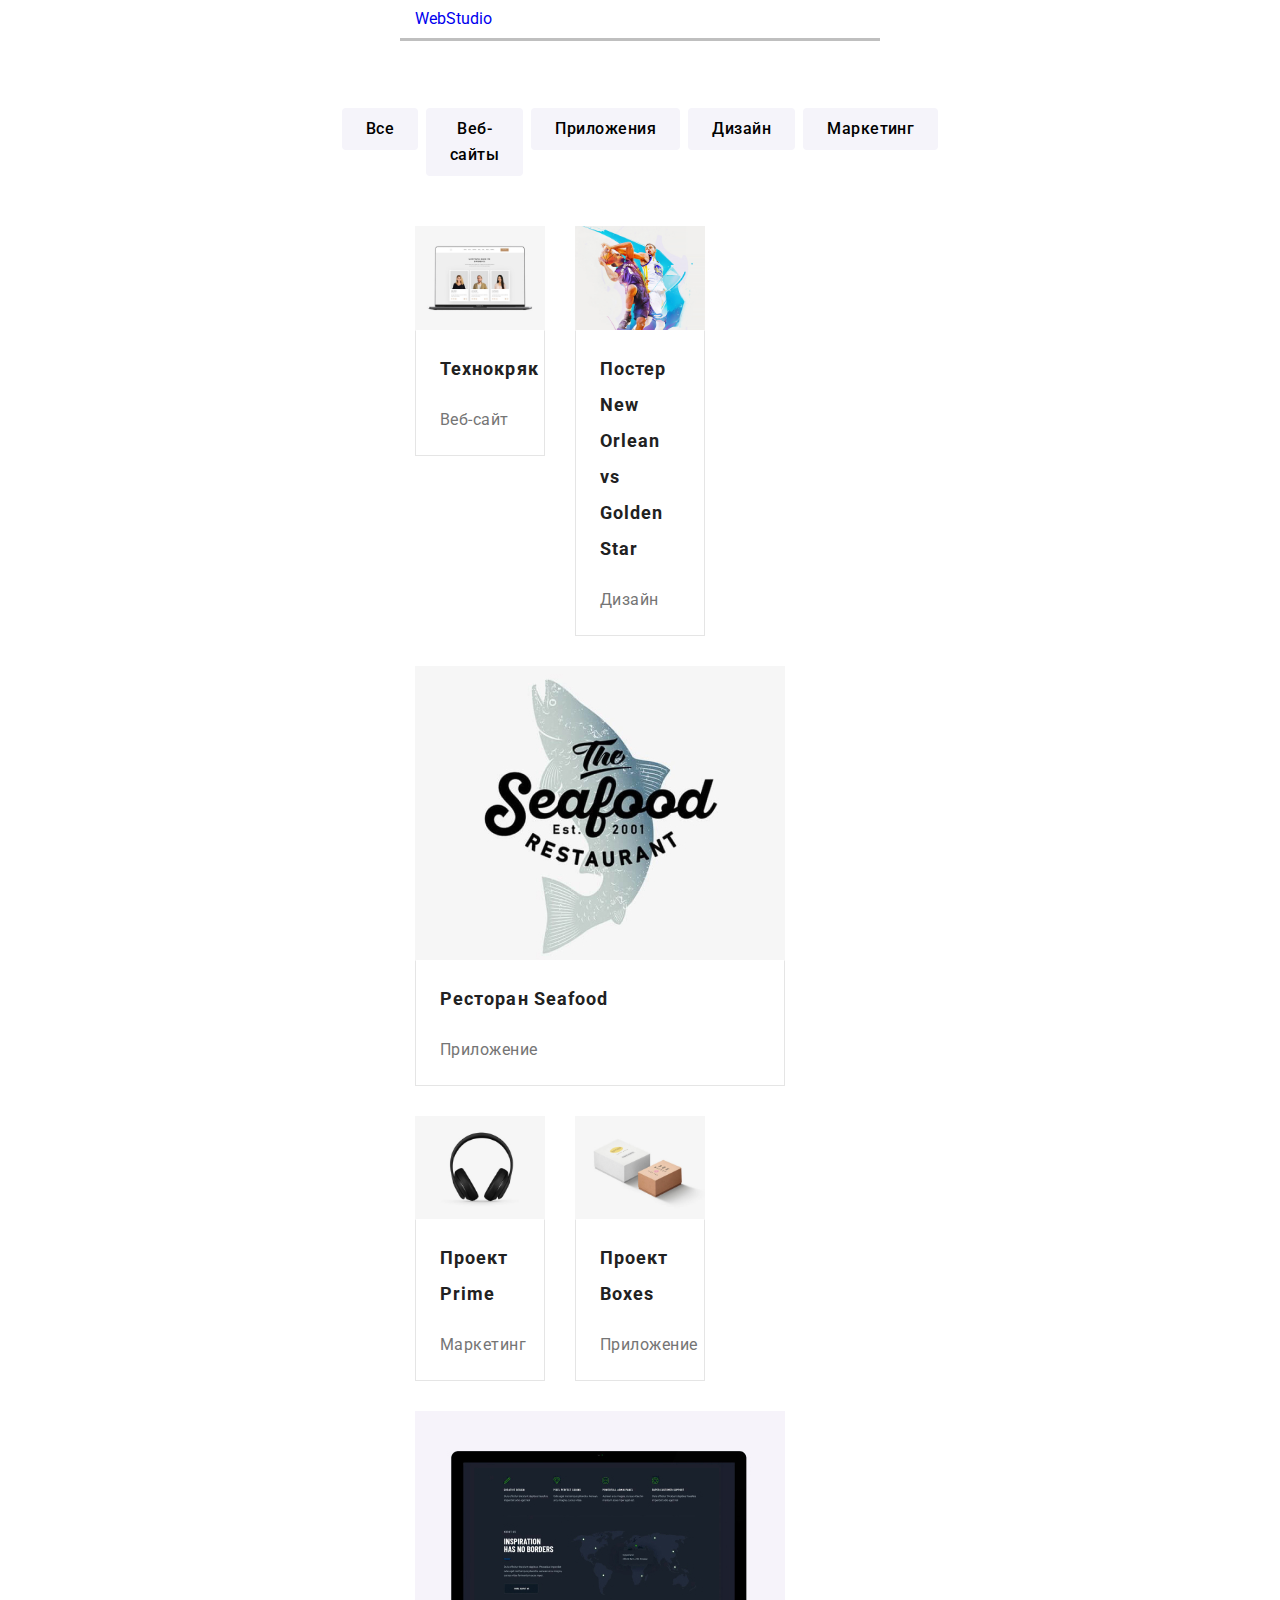
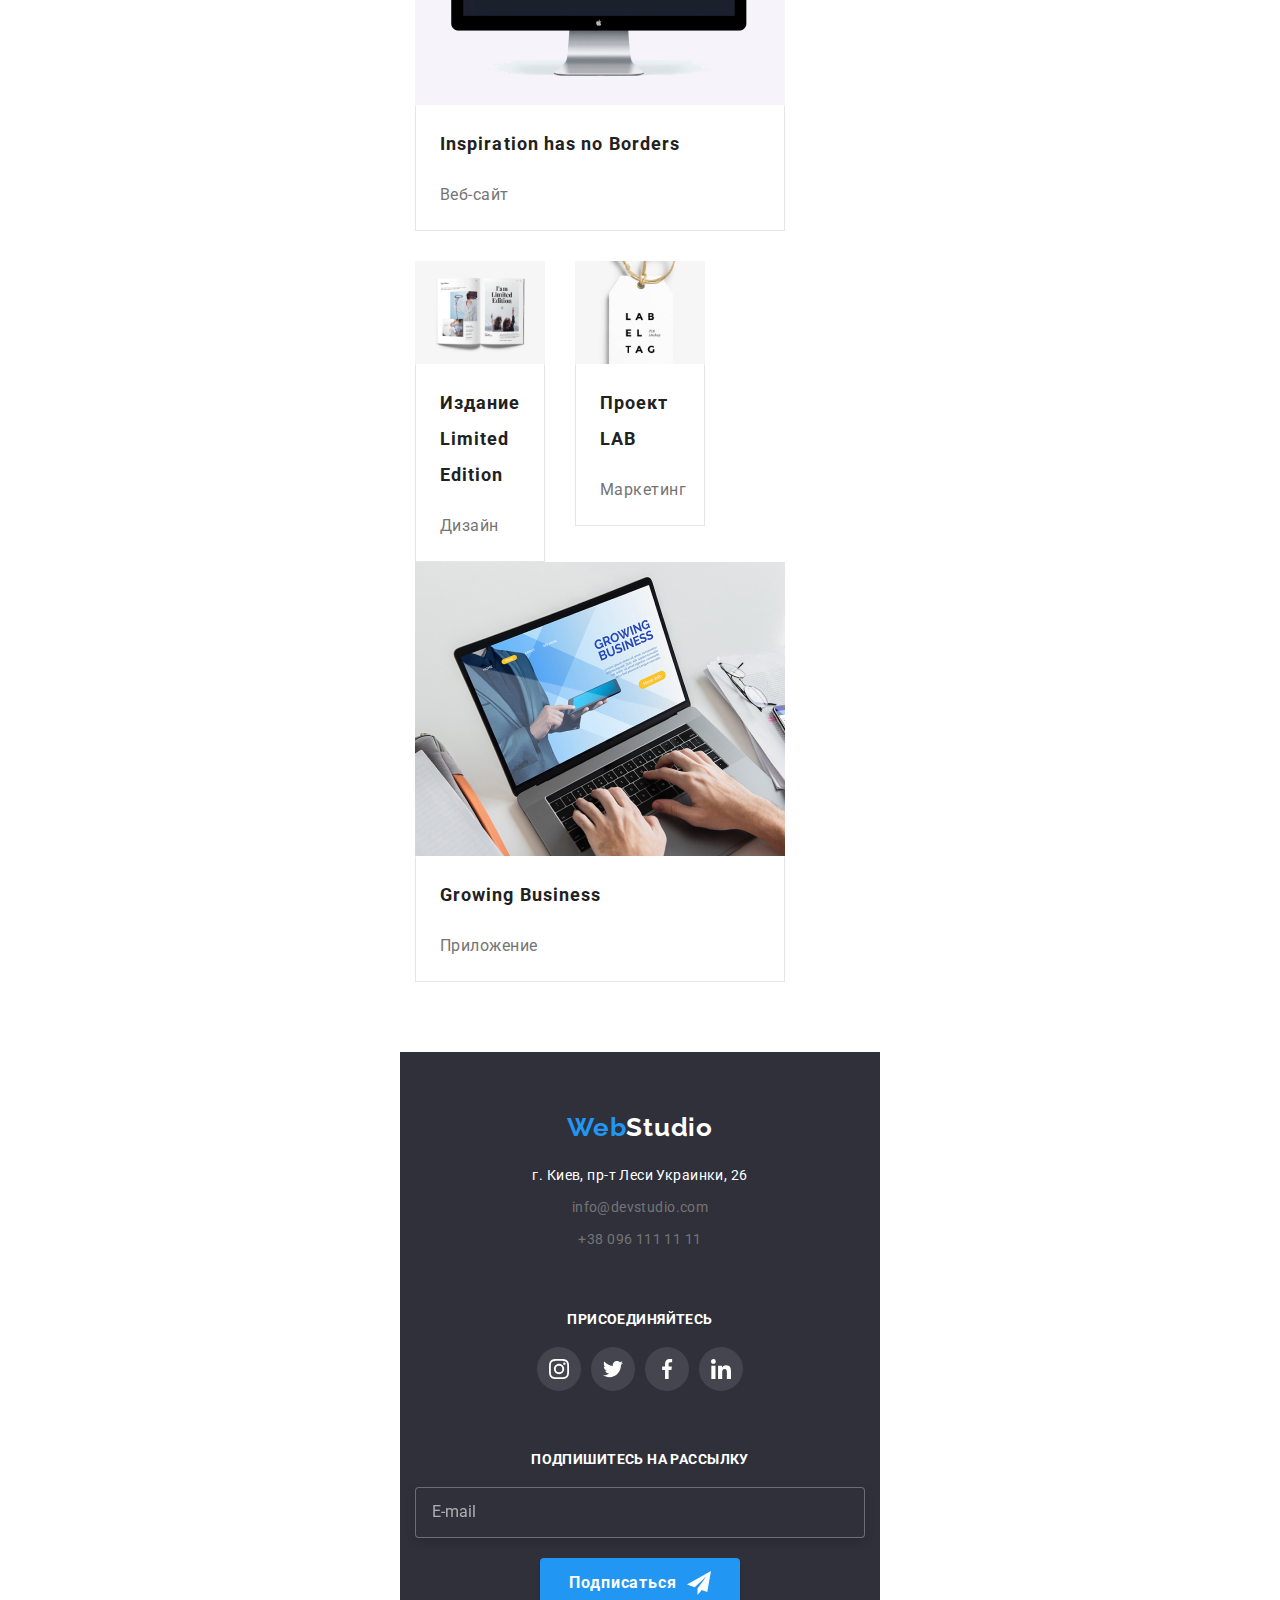
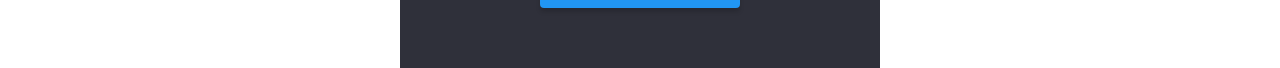
==== commit 6e9116d0: "4" ====
--- a/portfolio.html
+++ b/portfolio.html
@@ -20,9 +20,11 @@
   <!-- хидер -->
   <header class="page-header">
     <div class="container container--center">
+      <a href="./index.html" class="logo logo--padding"><span
+            class="logo logo--web-color">Web</span>Studio</a>
+     <div class="mobile-menu">
       <nav class="nav">
-        <a href="./index.html" class="nav__logo nav__logo--padding"><span
-            class="nav__logo nav__logo--web-color">Web</span>Studio</a>
+        
         <ul class="nav__list">
           <li class="nav__item">
             <a class="nav__link " href="./index.html">Студия</a>
@@ -49,6 +51,7 @@
           </a>
         </li>
       </ul>
+     </div>
     </div>
     <!-- хидер конец-->
   </header>
--- a/css/main.min.css
+++ b/css/main.min.css
@@ -1,2 +1,2 @@
-.container--center{display:-webkit-box;display:-ms-flexbox;display:flex;-webkit-box-align:center;-ms-flex-align:center;align-items:center}.page-header{-webkit-box-shadow:0px 3px 0px 0px rgba(0,0,0,0.25);box-shadow:0px 3px 0px 0px rgba(0,0,0,0.25)}.page-header .address__list{display:-webkit-box;display:-ms-flexbox;display:flex;-webkit-box-align:center;-ms-flex-align:center;align-items:center;margin-left:auto}.page-header .address__item:not(:first-child){margin-left:50px}.page-header .icon{margin-right:10px;fill:currentColor}.page-header .icon--mail{width:16px;height:12px}.page-header .icon--tel{width:10px;height:16px}.page-header .address__link{display:-webkit-box;display:-ms-flexbox;display:flex;-webkit-box-align:center;-ms-flex-align:center;align-items:center;-webkit-box-pack:center;-ms-flex-pack:center;justify-content:center;color:#757575;padding:24px 0;font-family:Roboto;font-style:normal;font-weight:500;font-size:14px;line-height:16px;letter-spacing:0.03em;color:#757575;-webkit-transition:color 250ms cubic-bezier(0.4, 0, 0.2, 1);transition:color 250ms cubic-bezier(0.4, 0, 0.2, 1)}.page-header .address__link:hover>.icon,.page-header .address__link:focus>.icon,.page-header .address__link:hover{color:#2196f3;fill:#2196f3}.page-header .nav{height:80px;display:-webkit-box;display:-ms-flexbox;display:flex;-webkit-box-align:center;-ms-flex-align:center;align-items:center}.page-header .nav .nav__list{-webkit-box-align:center;-ms-flex-align:center;align-items:center;display:-webkit-box;display:-ms-flexbox;display:flex;margin-left:93px}.page-header .nav .nav__item{position:relative;display:-webkit-box;display:-ms-flexbox;display:flex;-webkit-box-align:center;-ms-flex-align:center;align-items:center;height:80px}.page-header .nav .nav__item:not(:first-child){margin-left:50px}.page-header .nav .nav__logo--padding{padding:24px 0}.page-header .nav .nav__link{padding:32px 0;font-family:Roboto;font-style:normal;font-weight:500;font-size:14px;line-height:16px;letter-spacing:0.02em;color:inherit;-webkit-transition:color 250ms cubic-bezier(0.4, 0, 0.2, 1);transition:color 250ms cubic-bezier(0.4, 0, 0.2, 1)}.page-header .nav .nav__link--active{color:#2196f3}.page-header .nav .nav__link--active--active::before{position:absolute;top:calc(100% - 4px);content:'';width:100%;height:4px;border-radius:4px;background-color:#2196f3}.page-header .nav .nav__link:hover,.page-header .nav .nav__link:focus{color:#2196f3}.backdrop{position:fixed;top:0;left:0;width:100%;height:100%;background:rgba(150,145,145,0.2);z-index:3;opacity:1;-webkit-transition:opacity 250ms cubic-bezier(0.165, 0.84, 0.44, 1);transition:opacity 250ms cubic-bezier(0.165, 0.84, 0.44, 1)}.modal{position:relative;top:50%;left:50%;-webkit-transform:translate(-50%, -50%);transform:translate(-50%, -50%);width:528px;height:581px;background:#ffffff;-webkit-box-shadow:0px 1px 3px rgba(0,0,0,0.12),0px 1px 1px rgba(0,0,0,0.14),0px 2px 1px rgba(0,0,0,0.2);box-shadow:0px 1px 3px rgba(0,0,0,0.12),0px 1px 1px rgba(0,0,0,0.14),0px 2px 1px rgba(0,0,0,0.2);border-radius:4px}.modal .modal__container{padding:40px}.modal .button--modal-style{display:-webkit-box;display:-ms-flexbox;display:flex;position:fixed;-webkit-box-align:center;-ms-flex-align:center;align-items:center;left:calc(100% - 38px);width:30px;height:30px;margin-top:8px;border:1px solid rgba(0,0,0,0.1);border-radius:50%;cursor:pointer;-webkit-box-shadow:0px 2px 4px 1px rgba(47,48,58,0.4);box-shadow:0px 2px 4px 1px rgba(47,48,58,0.4);-webkit-transition:-webkit-box-shadow 250ms cubic-bezier(0.165, 0.84, 0.44, 1);transition:-webkit-box-shadow 250ms cubic-bezier(0.165, 0.84, 0.44, 1);transition:box-shadow 250ms cubic-bezier(0.165, 0.84, 0.44, 1);transition:box-shadow 250ms cubic-bezier(0.165, 0.84, 0.44, 1), -webkit-box-shadow 250ms cubic-bezier(0.165, 0.84, 0.44, 1)}.modal .button--modal-style:hover{-webkit-box-shadow:none;box-shadow:none}.modal .button:hover,.modal .button:focus{background-color:#fff;color:#2196f3}.modal .button .button__svg{width:18px;height:18px}.modal .button--submit-style{position:relative;right:-50%;-webkit-transform:translateX(-50%);transform:translateX(-50%);min-width:200px;height:50px;border-radius:4px;background-color:#2196f3;-webkit-box-shadow:0px 4px 4px rgba(0,0,0,0.15);box-shadow:0px 4px 4px rgba(0,0,0,0.15);font-weight:bold;font-size:16px;line-height:30px;text-align:center;letter-spacing:0.06em;color:#fff;border-color:transparent;-webkit-transition:background-color 250ms cubic-bezier(0.4, 0, 0.2, 1);transition:background-color 250ms cubic-bezier(0.4, 0, 0.2, 1)}.modal .button .button--modal-style{display:-webkit-box;display:-ms-flexbox;display:flex;position:fixed;-webkit-box-align:center;-ms-flex-align:center;align-items:center;left:calc(100% - 38px);width:30px;height:30px;margin-top:8px;border:1px solid rgba(0,0,0,0.1);border-radius:50%;cursor:pointer;-webkit-box-shadow:0px 2px 4px 1px rgba(47,48,58,0.4);box-shadow:0px 2px 4px 1px rgba(47,48,58,0.4);-webkit-transition:-webkit-box-shadow 250ms cubic-bezier(0.165, 0.84, 0.44, 1);transition:-webkit-box-shadow 250ms cubic-bezier(0.165, 0.84, 0.44, 1);transition:box-shadow 250ms cubic-bezier(0.165, 0.84, 0.44, 1);transition:box-shadow 250ms cubic-bezier(0.165, 0.84, 0.44, 1), -webkit-box-shadow 250ms cubic-bezier(0.165, 0.84, 0.44, 1)}.modal .button .button--modal-style:hover{-webkit-box-shadow:none;box-shadow:none}.modal__title{font-weight:bold;font-size:20px;line-height:23px;text-align:center;letter-spacing:0.03em;margin-bottom:12px;color:#212121}.modal-form__checkbox--one,.modal-form__checkbox--two{height:15px;position:absolute;top:50%;left:-12px;-webkit-transform:translateY(-50%);transform:translateY(-50%)}.modal-form__checkbox--two{visibility:hidden}.modal-form__input:checked+.modal-form__checkbox--two{visibility:visible}.modal-form__input:checked+.modal-form__checkbox--two+.modal-form__checkbox--one{visibility:hidden}.modal-form__label{position:relative;display:block;margin-bottom:10px}.modal-form__label--margin{display:-webkit-box;display:-ms-flexbox;display:flex;-webkit-box-align:center;-ms-flex-align:center;align-items:center;margin-left:12px;margin-bottom:30px}.modal-form__label:focus-within .modal-form__container{fill:#2196f3}.modal-form__label:focus-within .modal-form__input{outline-color:#2196f3}.modal-form__label--text-style textarea::-webkit-input-placeholder{font-size:14px;line-height:16px;letter-spacing:0.01em;color:rgba(117,117,117,0.5)}.modal-form__label--text-style textarea:-ms-input-placeholder{font-size:14px;line-height:16px;letter-spacing:0.01em;color:rgba(117,117,117,0.5)}.modal-form__label--text-style textarea::-ms-input-placeholder{font-size:14px;line-height:16px;letter-spacing:0.01em;color:rgba(117,117,117,0.5)}.modal-form__label--text-style textarea::placeholder{font-size:14px;line-height:16px;letter-spacing:0.01em;color:rgba(117,117,117,0.5)}.modal-form__label .modal-form__input{height:40px;border:1px solid rgba(33,33,33,0.2);border-radius:4px;min-width:448px;padding-left:42px;-webkit-transition:outline-color 250ms cubic-bezier(0.4, 0, 0.2, 1);transition:outline-color 250ms cubic-bezier(0.4, 0, 0.2, 1)}.modal-form__label .modal-form__container{position:relative;margin-top:4px}.modal-form__label .modal-form__icon{position:absolute;width:18px;height:18px;top:50%;left:12px;-webkit-transform:translateY(-50%);transform:translateY(-50%);-webkit-transition:fill 250ms cubic-bezier(0.4, 0, 0.2, 1);transition:fill 250ms cubic-bezier(0.4, 0, 0.2, 1)}.modal-form__label .modal-form__icon--checkbox{width:16px;height:15px;-webkit-transition:fill 250ms cubic-bezier(0.4, 0, 0.2, 1);transition:fill 250ms cubic-bezier(0.4, 0, 0.2, 1)}.modal-form__label .modal-form__textarea{height:120px;resize:none;min-width:448px;border-color:#2196f3;border:1px solid rgba(33,33,33,0.2);-webkit-box-sizing:border-box;box-sizing:border-box;border-radius:4px;padding:12px 16px;margin-top:4px;outline-color:none;-webkit-transition:outline-color 250ms cubic-bezier(0.4, 0, 0.2, 1);transition:outline-color 250ms cubic-bezier(0.4, 0, 0.2, 1)}.modal-form__label .modal-form__textarea:focus{outline-color:#2196f3;border-color:#2196f3}.modal-form__label .modal-form__text{font-size:12px;line-height:14px;letter-spacing:0.01em}.modal-form__label .modal-form__text--checkbox{font-size:14px;line-height:24px;letter-spacing:0.03em;padding-left:24px;color:#757575}.modal-form__label .modal-form__link{text-decoration:underline}.is-hidden{opacity:0;pointer-events:none;visibility:hidden;-webkit-transition:opacity 250ms cubic-bezier(0.165, 0.84, 0.44, 1);transition:opacity 250ms cubic-bezier(0.165, 0.84, 0.44, 1)}.container--block-direction{display:-webkit-box;display:-ms-flexbox;display:flex;-webkit-box-orient:vertical;-webkit-box-direction:normal;-ms-flex-direction:column;flex-direction:column;-webkit-box-align:center;-ms-flex-align:center;align-items:center}.hero{padding:200px 0;background-color:#2f303a;background:-webkit-gradient(linear, left top, left bottom, from(rgba(47,48,58,0.4)), to(rgba(0,0,0,0.5))),url(../img/index/bg-index.jpg);background:linear-gradient(rgba(47,48,58,0.4), rgba(0,0,0,0.5)),url(../img/index/bg-index.jpg);background-repeat:no-repeat;background-size:cover}.hero .hero__title{font-weight:900;font-size:44px;line-height:60px;text-align:center;letter-spacing:0.06em;text-transform:uppercase;color:#fff}.hero .hero__button{margin-top:30px;min-width:200px;height:50px;-webkit-box-align:center;-ms-flex-align:center;align-items:center;background-color:#2196f3;-webkit-box-shadow:0px 4px 4px rgba(0,0,0,0.15);box-shadow:0px 4px 4px rgba(0,0,0,0.15);border-radius:4px;cursor:pointer;font-weight:bold;font-size:16px;line-height:30px;align-items:center;text-align:center;letter-spacing:0.06em;color:#fff;border-color:transparent;-webkit-transition:background-color 250ms cubic-bezier(0.4, 0, 0.2, 1);transition:background-color 250ms cubic-bezier(0.4, 0, 0.2, 1)}.hero .hero__button:hover,.hero .hero__button:focus{background-color:#fff;color:#2196f3}.our-clients{display:-webkit-box;display:-ms-flexbox;display:flex}.our-clients .our-clients__icon{width:106px;height:60px;fill:#afb1b8}.our-clients .our-clients__icon .icon__prop{-webkit-transition:fill 450ms cubic-bezier(0.4, 0, 0.2, 1);transition:fill 450ms cubic-bezier(0.4, 0, 0.2, 1)}.our-clients__item .our-clients__icon{width:106px;height:60px;fill:#afb1b8}.our-clients__item:not(:last-child){margin-right:30px}.our-clients__link{width:170px;height:92px;display:-webkit-box;display:-ms-flexbox;display:flex;-webkit-box-pack:center;-ms-flex-pack:center;justify-content:center;-webkit-box-align:center;-ms-flex-align:center;align-items:center;border:1px solid #afb1b8;border-radius:5px;-webkit-transition:border-color 250ms cubic-bezier(0.4, 0, 0.2, 1);transition:border-color 250ms cubic-bezier(0.4, 0, 0.2, 1)}.our-clients__link:hover,.our-clients__link:focus{border-color:#2196f3}.our-clients__link:hover .icon__prop,.our-clients__link:focus .icon__prop{fill:#2196f3}.section--bg{background-color:#f5f4fa}.our-team{display:-webkit-box;display:-ms-flexbox;display:flex;-ms-flex-wrap:wrap;flex-wrap:wrap}.our-team .our-team__item{width:calc((100% - 90px) / 4);margin-right:30px;-webkit-box-shadow:0px 4px 4px rgba(0,0,0,0.25);box-shadow:0px 4px 4px rgba(0,0,0,0.25);background-color:#fff}.our-team .our-team__item:last-child{margin-right:0px}.our-team .our-team__item .our-team__description{padding:30px 0}.our-team .our-team__item .our-team__description h3{font-weight:500;font-size:16px;line-height:19px;text-align:center;letter-spacing:0.03em;margin-bottom:10px}.our-team .our-team__item .our-team__description p{font-size:16px;line-height:19px;text-align:center;letter-spacing:0.03em;color:#757575;margin-bottom:16px}.our-team .icon-block{display:-webkit-box;display:-ms-flexbox;display:flex;-webkit-box-pack:center;-ms-flex-pack:center;justify-content:center}.our-team .icon-block .icon__prop{fill:#afb1b8;-webkit-transition:fill 150ms cubic-bezier(0.4, 0, 0.2, 1);transition:fill 150ms cubic-bezier(0.4, 0, 0.2, 1)}.our-team .icon-block .icon-block__link{padding:12px;display:-webkit-box;display:-ms-flexbox;display:flex;background-color:none;border-radius:50%;-webkit-transition:background-color 250ms cubic-bezier(0.4, 0, 0.2, 1);transition:background-color 250ms cubic-bezier(0.4, 0, 0.2, 1)}.our-team .icon-block .icon-block__link:hover,.our-team .icon-block .icon-block__link:focus{background-color:#2196f3}.our-team .icon-block .icon-block__link .icon-block__icon{width:20px;height:20px}.our-team .icon-block .icon-block__link:hover .icon__prop,.our-team .icon-block .icon-block__link:focus .icon__prop{fill:#fff}.our-priority__container{display:-webkit-box;display:-ms-flexbox;display:flex;-webkit-box-pack:center;-ms-flex-pack:center;justify-content:center;padding:25px 0 25px 0;margin-bottom:30px;background-color:#f5f4fa}.our-priority{display:-webkit-box;display:-ms-flexbox;display:flex}.our-priority__title{font-weight:bold;font-size:14px;line-height:16px;letter-spacing:0.03em;text-transform:uppercase;margin-bottom:10px}.our-priority__text{font-weight:normal;font-size:14px;line-height:24px;letter-spacing:0.03em;color:#757575}.our-priority .our-priority__item{width:calc((100% - 90px) / 4);margin-right:30px}.our-priority .our-priority__item:last-child{margin-right:0px}.section.section--null-top-padding{padding-top:0px}.section__title{font-weight:bold;font-size:36px;line-height:42px;text-align:center;letter-spacing:0.03em;margin-bottom:50px}.what-we-do{display:-webkit-box;display:-ms-flexbox;display:flex}.what-we-do .what-we-do__item{position:relative}.what-we-do .what-we-do__item .what-we-do__container{position:relative;display:-webkit-box;display:-ms-flexbox;display:flex;-webkit-box-pack:center;-ms-flex-pack:center;justify-content:center;z-index:1}.what-we-do .what-we-do__item .what-we-do__img{position:inherit}.what-we-do .what-we-do__item:not(:last-child){margin-right:30px}.what-we-do .what-we-do__text{position:absolute;text-transform:uppercase;top:calc(100% - 42px);color:#fff;font-size:14px;line-height:16px;text-align:center;letter-spacing:0.03em}.what-we-do .what-we-do__title--properties{display:-webkit-box;display:-ms-flexbox;display:flex;position:absolute;top:calc(100% - 70px);width:100%;height:70px;background-color:#2f303a;opacity:80%}.nav__logo{color:#000;font-family:Raleway;font-style:normal;font-weight:bold;font-size:26px;line-height:31px;letter-spacing:0.03em}.nav__logo--web-color{color:#2196f3}.nav__logo--color{color:#fff}.footer{padding:60px 0;background-color:#2f303a}.footer .container--flex{display:-webkit-box;display:-ms-flexbox;display:flex;-webkit-box-align:baseline;-ms-flex-align:baseline;align-items:baseline}.footer .address{font-family:Roboto;font-style:normal;font-weight:normal;font-size:14px;line-height:24px;letter-spacing:0.03em;color:#fff;margin-top:20px}.footer .address .address__item:not(:last-child){margin-bottom:5px}.footer .address .address__link{letter-spacing:0.03em;color:#757575;-webkit-transition:color 250ms cubic-bezier(0.4, 0, 0.2, 1);transition:color 250ms cubic-bezier(0.4, 0, 0.2, 1)}.footer .address .address__link:hover,.footer .address .address__link:focus{color:#fff}.footer .second-col{margin-left:70px}.footer .second-col__list{display:-webkit-box;display:-ms-flexbox;display:flex;width:206px;margin-top:20px}.footer .second-col .second-col__item{display:-webkit-box;display:-ms-flexbox;display:flex;margin-right:10px;border-radius:44px;background:rgba(255,255,255,0.1)}.footer .second-col .second-col__item .icon{width:20px;height:20px}.footer .second-col .second-col__item .icon__prop{fill:#fff}.footer .second-col .second-col__item .second-col:last-child{margin-right:0}.footer .second-col .second-col__link{width:44px;height:44px;display:-webkit-box;display:-ms-flexbox;display:flex;-webkit-box-pack:center;-ms-flex-pack:center;justify-content:center;-webkit-box-align:center;-ms-flex-align:center;align-items:center;border-radius:44px;-webkit-transition:background-color 250ms cubic-bezier(0.4, 0, 0.2, 1);transition:background-color 250ms cubic-bezier(0.4, 0, 0.2, 1)}.footer .second-col .second-col__link:hover,.footer .second-col .second-col__link:focus{background-color:#2196f3}.footer .second-col .second-col__title{font-style:normal;font-weight:bold;font-size:14px;line-height:16px;letter-spacing:0.03em;text-transform:uppercase;color:#ffffff}.footer .form{margin-left:auto;display:-webkit-box;display:-ms-flexbox;display:flex;-webkit-box-orient:horizontal;-webkit-box-direction:normal;-ms-flex-direction:row;flex-direction:row;-webkit-box-align:end;-ms-flex-align:end;align-items:flex-end}.footer .form input::-webkit-input-placeholder{color:rgba(255,255,255,0.6)}.footer .form input:-ms-input-placeholder{color:rgba(255,255,255,0.6)}.footer .form input::-ms-input-placeholder{color:rgba(255,255,255,0.6)}.footer .form input::placeholder{color:rgba(255,255,255,0.6)}.footer .form__title{margin-bottom:20px;font-style:normal;font-weight:bold;font-size:14px;line-height:16px;letter-spacing:0.03em;text-transform:uppercase;color:#ffffff}.footer .form .icon{fill:#fff;width:24px;height:24px;margin-left:10px}.footer .form .button__text{font-weight:bold;font-size:16px;line-height:30px;text-align:center;letter-spacing:0.06em}.footer .form .form__input{padding:15px 16px;width:358px;border:1px solid rgba(255,255,255,0.3);-webkit-box-sizing:border-box;box-sizing:border-box;-webkit-filter:drop-shadow(0px 4px 4px rgba(0,0,0,0.15));filter:drop-shadow(0px 4px 4px rgba(0,0,0,0.15));border-radius:4px;background:#2f303a}.footer .form .button{display:-webkit-box;display:-ms-flexbox;display:flex;position:relative;-webkit-box-align:center;-ms-flex-align:center;align-items:center;-webkit-box-pack:center;-ms-flex-pack:center;justify-content:center;border:0px;padding:0px;min-width:200px;height:50px;border-radius:4px;background-color:#2196f3;-webkit-box-shadow:0px 4px 4px rgba(0,0,0,0.15);box-shadow:0px 4px 4px rgba(0,0,0,0.15);margin-left:12px;font-weight:bold;font-size:16px;line-height:30px;text-align:center;letter-spacing:0.06em;color:#fff;border-color:transparent;-webkit-transition:background-color 250ms cubic-bezier(0.4, 0, 0.2, 1);transition:background-color 250ms cubic-bezier(0.4, 0, 0.2, 1)}.footer .form .button:hover,.footer .form .button:focus{background-color:#fff;color:#2196f3}.footer .form .button:hover .icon__prop,.footer .form .button:focus .icon__prop{fill:#2196f3}.buttons{display:-webkit-box;display:-ms-flexbox;display:flex;-webkit-box-pack:center;-ms-flex-pack:center;justify-content:center}.buttons--marg-bottom{margin-bottom:50px}.buttons__item:not(:last-child){margin-right:8px}.buttons .button{background-color:#f5f4fa;border-radius:4px;font-family:Roboto;font-style:normal;font-weight:500;font-size:16px;line-height:26px;text-align:center;letter-spacing:0.03em;border-color:transparent;padding:6px 22px;cursor:pointer;border-radius:4px;-webkit-transition:background-color 250ms cubic-bezier(0.4, 0, 0.2, 1),color 150ms cubic-bezier(0.4, 0, 0.2, 1),-webkit-box-shadow 250ms cubic-bezier(0.4, 0, 0.2, 1);transition:background-color 250ms cubic-bezier(0.4, 0, 0.2, 1),color 150ms cubic-bezier(0.4, 0, 0.2, 1),-webkit-box-shadow 250ms cubic-bezier(0.4, 0, 0.2, 1);transition:background-color 250ms cubic-bezier(0.4, 0, 0.2, 1),color 150ms cubic-bezier(0.4, 0, 0.2, 1),box-shadow 250ms cubic-bezier(0.4, 0, 0.2, 1);transition:background-color 250ms cubic-bezier(0.4, 0, 0.2, 1),color 150ms cubic-bezier(0.4, 0, 0.2, 1),box-shadow 250ms cubic-bezier(0.4, 0, 0.2, 1),-webkit-box-shadow 250ms cubic-bezier(0.4, 0, 0.2, 1)}.buttons .button:hover,.buttons .button:focus{background-color:#2196f3;color:#fff;-webkit-box-shadow:0px 4px 4px 0px rgba(0,0,0,0.25);box-shadow:0px 4px 4px 0px rgba(0,0,0,0.25)}.examples-sect{display:-webkit-box;display:-ms-flexbox;display:flex;-ms-flex-wrap:wrap;flex-wrap:wrap}.examples-sect .title-port{padding:20px 24px;border:1px solid #e5e5e5;border-top-color:transparent}.examples-sect span{font-weight:normal;font-size:16px;line-height:30px;letter-spacing:0.03em;color:#757575}.examples-sect h3{font-weight:bold;font-size:18px;line-height:36px;letter-spacing:0.06em}.examples-sect .img-description{overflow:hidden;position:relative}.examples-sect .img-description .img-description__text{font-size:18px;line-height:28px;letter-spacing:0.03em;padding:63px 24px;color:#ffffff}.examples-sect .img-description .img-description__overlay{position:absolute;background-color:#2196f3;width:370px;height:294px;opacity:80%;-webkit-transform:translateY(100%);transform:translateY(100%);-webkit-transition:-webkit-transform 250ms cubic-bezier(0.4, 0, 0.2, 1);transition:-webkit-transform 250ms cubic-bezier(0.4, 0, 0.2, 1);transition:transform 250ms cubic-bezier(0.4, 0, 0.2, 1);transition:transform 250ms cubic-bezier(0.4, 0, 0.2, 1), -webkit-transform 250ms cubic-bezier(0.4, 0, 0.2, 1)}.examples-sect__item{-webkit-box-shadow:0px 4px 4px 0px rgba(0,0,0,0);box-shadow:0px 4px 4px 0px rgba(0,0,0,0);-webkit-transition:-webkit-box-shadow 250ms cubic-bezier(0.4, 0, 0.2, 1);transition:-webkit-box-shadow 250ms cubic-bezier(0.4, 0, 0.2, 1);transition:box-shadow 250ms cubic-bezier(0.4, 0, 0.2, 1);transition:box-shadow 250ms cubic-bezier(0.4, 0, 0.2, 1), -webkit-box-shadow 250ms cubic-bezier(0.4, 0, 0.2, 1);margin-bottom:30px}.examples-sect__item:hover,.examples-sect__item:focus{-webkit-box-shadow:0px 4px 4px 0px rgba(0,0,0,0.25);box-shadow:0px 4px 4px 0px rgba(0,0,0,0.25)}.examples-sect__item:not(:nth-child(3n+3)){margin-right:30px;width:calc((100% - 60px) / 3)}.examples-sect__item:nth-child(n+7){margin-bottom:0px}.examples-sect__link{color:#212121}.examples-sect__link:hover .img-description__overlay,.examples-sect__link:focus .img-description__overlay{-webkit-transform:translateY(0%);transform:translateY(0%)}a{text-decoration:none}.visually_hidden{position:absolute;width:1px;height:1px;margin:-1px;border:0;padding:0;clip:rect(0 0 0 0);overflow:hidden}img{display:block}img{max-width:100%;height:auto}h1,h2,h3,h4,h5,p{margin-top:0}ul{margin-top:0;list-style:none;padding:0;margin:0}.is-hidden{opacity:0;pointer-events:none;visibility:hidden;-webkit-transition:opacity 250ms cubic-bezier(0.165, 0.84, 0.44, 1);transition:opacity 250ms cubic-bezier(0.165, 0.84, 0.44, 1)}.container{margin:0 auto;width:1200px;padding:0 15px}.section{padding:94px 0}body{max-width:1600px;margin:0 auto;color:#212121;font-family:Roboto, sans-serif}
+.container{padding:10px 15px !important}.page-header{-webkit-box-shadow:0px 3px 0px 0px rgba(0,0,0,0.25);box-shadow:0px 3px 0px 0px rgba(0,0,0,0.25)}.page-header .mobile-nav{display:-webkit-box;display:-ms-flexbox;display:flex}.page-header .mobile-nav__button{height:40px;margin-left:auto;border:none;background:none;padding:0}.page-header .mobile-nav__icon{width:40px;height:40px}.page-header .mobile-nav__icon:hover{fill:#2196f3;cursor:pointer}.page-header .mobile-nav__logo{display:-webkit-box;display:-ms-flexbox;display:flex;-webkit-box-align:center;-ms-flex-align:center;align-items:center;color:#000;font-family:Raleway;font-style:normal;font-weight:bold;font-size:24px;line-height:28px;letter-spacing:0.03em}.page-header .mobile-nav__logo--web-color{color:#2196f3}.page-header .mobile-nav__logo--color{color:#fff}.page-header .mobile-menu.is-open{position:absolute;display:block}.page-header .mobile-menu{padding:40px;height:796px;width:100%;padding:0;margin:0;background-color:#fff;display:none}.page-header .mobile-menu .mobile-menu__button-close{border:none;background:#fff;margin-left:auto;height:40px;display:-webkit-box;display:-ms-flexbox;display:flex;padding:10px 15px}.page-header .mobile-menu .mobile-menu__button-close:hover,.page-header .mobile-menu .mobile-menu__button-close:focus{fill:#2196f3}.page-header .mobile-menu__svg{width:40px;height:40px}.page-header .mobile-menu .nav .nav__list{-webkit-box-align:start;-ms-flex-align:start;align-items:flex-start;display:-webkit-box;display:-ms-flexbox;display:flex;-webkit-box-orient:vertical;-webkit-box-direction:normal;-ms-flex-direction:column;flex-direction:column}.page-header .mobile-menu .nav .nav__item{margin-bottom:36px}.page-header .mobile-menu .nav .nav__link{font-family:Roboto;font-style:normal;font-weight:500;font-size:40px;line-height:47px;letter-spacing:0.02em;color:inherit;-webkit-transition:color 250ms cubic-bezier(0.4, 0, 0.2, 1);transition:color 250ms cubic-bezier(0.4, 0, 0.2, 1)}.page-header .mobile-menu .nav .nav__link--active{color:#2196f3}.page-header .mobile-menu .nav .nav__link--active--active::before{content:'';width:100%;height:4px;border-radius:4px;background-color:#2196f3}.page-header .mobile-menu .nav .nav__link:hover,.page-header .mobile-menu .nav .nav__link:focus{color:#2196f3}.page-header .mobile-menu .address__list{display:-webkit-box;display:-ms-flexbox;display:flex;-webkit-box-align:start;-ms-flex-align:start;align-items:flex-start;-webkit-box-orient:vertical;-webkit-box-direction:normal;-ms-flex-direction:column;flex-direction:column}.page-header .mobile-menu .address__link{color:#757575;font-family:Roboto;font-style:normal;font-weight:500;font-size:14px;line-height:16px;letter-spacing:0.03em;color:#757575;-webkit-transition:color 250ms cubic-bezier(0.4, 0, 0.2, 1);transition:color 250ms cubic-bezier(0.4, 0, 0.2, 1)}.page-header .mobile-menu .address__link:hover>.icon,.page-header .mobile-menu .address__link:focus>.icon,.page-header .mobile-menu .address__link:hover{color:#2196f3;fill:#2196f3}.page-header .mobile-menu .address__link .icon{fill:currentColor}.page-header .mobile-menu .address__link .icon--mail{width:16px;height:12px}.page-header .mobile-menu .address__link .icon--tel{width:10px;height:16px}.backdrop{position:fixed;top:0;left:0;width:100%;height:100%;background:rgba(150,145,145,0.2);z-index:3;opacity:1;-webkit-transition:opacity 250ms cubic-bezier(0.165, 0.84, 0.44, 1);transition:opacity 250ms cubic-bezier(0.165, 0.84, 0.44, 1)}.modal{position:relative;top:50%;left:50%;-webkit-transform:translate(-50%, -50%);transform:translate(-50%, -50%);width:528px;height:581px;background:#ffffff;-webkit-box-shadow:0px 1px 3px rgba(0,0,0,0.12),0px 1px 1px rgba(0,0,0,0.14),0px 2px 1px rgba(0,0,0,0.2);box-shadow:0px 1px 3px rgba(0,0,0,0.12),0px 1px 1px rgba(0,0,0,0.14),0px 2px 1px rgba(0,0,0,0.2);border-radius:4px}.modal .button--modal-style{width:30px;height:30px;margin-top:8px;border:1px solid rgba(0,0,0,0.1);border-radius:50%;cursor:pointer;-webkit-box-shadow:0px 2px 4px 1px rgba(47,48,58,0.4);box-shadow:0px 2px 4px 1px rgba(47,48,58,0.4);-webkit-transition:-webkit-box-shadow 250ms cubic-bezier(0.165, 0.84, 0.44, 1);transition:-webkit-box-shadow 250ms cubic-bezier(0.165, 0.84, 0.44, 1);transition:box-shadow 250ms cubic-bezier(0.165, 0.84, 0.44, 1);transition:box-shadow 250ms cubic-bezier(0.165, 0.84, 0.44, 1), -webkit-box-shadow 250ms cubic-bezier(0.165, 0.84, 0.44, 1)}.modal .button--modal-style:hover{-webkit-box-shadow:none;box-shadow:none}.modal .button:hover,.modal .button:focus{background-color:#fff;color:#2196f3}.modal .button .button__svg{width:18px;height:18px}.modal .button--submit-style{position:relative;right:-50%;-webkit-transform:translateX(-50%);transform:translateX(-50%);min-width:200px;height:50px;border-radius:4px;background-color:#2196f3;-webkit-box-shadow:0px 4px 4px rgba(0,0,0,0.15);box-shadow:0px 4px 4px rgba(0,0,0,0.15);font-weight:bold;font-size:16px;line-height:30px;text-align:center;letter-spacing:0.06em;color:#fff;border-color:transparent;-webkit-transition:background-color 250ms cubic-bezier(0.4, 0, 0.2, 1);transition:background-color 250ms cubic-bezier(0.4, 0, 0.2, 1)}.modal .button .button--modal-style{display:-webkit-box;display:-ms-flexbox;display:flex;position:fixed;-webkit-box-align:center;-ms-flex-align:center;align-items:center;left:calc(100% - 38px);width:30px;height:30px;margin-top:8px;border:1px solid rgba(0,0,0,0.1);border-radius:50%;cursor:pointer;-webkit-box-shadow:0px 2px 4px 1px rgba(47,48,58,0.4);box-shadow:0px 2px 4px 1px rgba(47,48,58,0.4);-webkit-transition:-webkit-box-shadow 250ms cubic-bezier(0.165, 0.84, 0.44, 1);transition:-webkit-box-shadow 250ms cubic-bezier(0.165, 0.84, 0.44, 1);transition:box-shadow 250ms cubic-bezier(0.165, 0.84, 0.44, 1);transition:box-shadow 250ms cubic-bezier(0.165, 0.84, 0.44, 1), -webkit-box-shadow 250ms cubic-bezier(0.165, 0.84, 0.44, 1)}.modal .button .button--modal-style:hover{-webkit-box-shadow:none;box-shadow:none}.modal__title{font-weight:bold;font-size:20px;line-height:23px;text-align:center;letter-spacing:0.03em;margin-bottom:12px;color:#212121}.modal-form__checkbox--one,.modal-form__checkbox--two{height:15px;position:absolute;top:50%;left:-12px;-webkit-transform:translateY(-50%);transform:translateY(-50%)}.modal-form__checkbox--two{visibility:hidden}.modal-form__input:checked+.modal-form__checkbox--two{visibility:visible}.modal-form__input:checked+.modal-form__checkbox--two+.modal-form__checkbox--one{visibility:hidden}.modal-form__label{position:relative;display:block;margin-bottom:10px}.modal-form__label--margin{display:-webkit-box;display:-ms-flexbox;display:flex;-webkit-box-align:center;-ms-flex-align:center;align-items:center;margin-left:12px;margin-bottom:30px}.modal-form__label:focus-within .modal-form__container{fill:#2196f3}.modal-form__label:focus-within .modal-form__input{outline-color:#2196f3}.modal-form__label--text-style textarea::-webkit-input-placeholder{font-size:14px;line-height:16px;letter-spacing:0.01em;color:rgba(117,117,117,0.5)}.modal-form__label--text-style textarea:-ms-input-placeholder{font-size:14px;line-height:16px;letter-spacing:0.01em;color:rgba(117,117,117,0.5)}.modal-form__label--text-style textarea::-ms-input-placeholder{font-size:14px;line-height:16px;letter-spacing:0.01em;color:rgba(117,117,117,0.5)}.modal-form__label--text-style textarea::placeholder{font-size:14px;line-height:16px;letter-spacing:0.01em;color:rgba(117,117,117,0.5)}.modal-form__label .modal-form__input{height:40px;border:1px solid rgba(33,33,33,0.2);border-radius:4px;min-width:448px;padding-left:42px;-webkit-transition:outline-color 250ms cubic-bezier(0.4, 0, 0.2, 1);transition:outline-color 250ms cubic-bezier(0.4, 0, 0.2, 1)}.modal-form__label .modal-form__container{position:relative;margin-top:4px}.modal-form__label .modal-form__icon{position:absolute;width:18px;height:18px;top:50%;left:12px;-webkit-transform:translateY(-50%);transform:translateY(-50%);-webkit-transition:fill 250ms cubic-bezier(0.4, 0, 0.2, 1);transition:fill 250ms cubic-bezier(0.4, 0, 0.2, 1)}.modal-form__label .modal-form__icon--checkbox{width:16px;height:15px;-webkit-transition:fill 250ms cubic-bezier(0.4, 0, 0.2, 1);transition:fill 250ms cubic-bezier(0.4, 0, 0.2, 1)}.modal-form__label .modal-form__textarea{height:120px;resize:none;min-width:448px;border-color:#2196f3;border:1px solid rgba(33,33,33,0.2);-webkit-box-sizing:border-box;box-sizing:border-box;border-radius:4px;padding:12px 16px;margin-top:4px;outline-color:none;-webkit-transition:outline-color 250ms cubic-bezier(0.4, 0, 0.2, 1);transition:outline-color 250ms cubic-bezier(0.4, 0, 0.2, 1)}.modal-form__label .modal-form__textarea:focus{outline-color:#2196f3;border-color:#2196f3}.modal-form__label .modal-form__text{font-size:12px;line-height:14px;letter-spacing:0.01em}.modal-form__label .modal-form__text--checkbox{font-size:14px;line-height:24px;letter-spacing:0.03em;padding-left:24px;color:#757575}.modal-form__label .modal-form__link{text-decoration:underline}.is-hidden{opacity:0;pointer-events:none;visibility:hidden;-webkit-transition:opacity 250ms cubic-bezier(0.165, 0.84, 0.44, 1);transition:opacity 250ms cubic-bezier(0.165, 0.84, 0.44, 1)}.container--block-direction{padding:118px 60px !important;display:-webkit-box;display:-ms-flexbox;display:flex;-webkit-box-orient:vertical;-webkit-box-direction:normal;-ms-flex-direction:column;flex-direction:column;-webkit-box-align:center;-ms-flex-align:center;align-items:center}.hero{background-color:#2f303a;background:-webkit-gradient(linear, left top, left bottom, from(rgba(47,48,58,0.4)), to(rgba(0,0,0,0.5))),url(../img/index/bg-index.jpg);background:linear-gradient(rgba(47,48,58,0.4), rgba(0,0,0,0.5)),url(../img/index/bg-index.jpg);background-repeat:no-repeat;background-size:cover}.hero .hero__title{max-width:360px;font-weight:900;font-size:26px;line-height:42px;text-align:center;letter-spacing:0.06em;text-transform:uppercase;color:#fff}.hero .hero__button{min-width:200px;height:50px;-webkit-box-align:center;-ms-flex-align:center;align-items:center;background-color:#2196f3;-webkit-box-shadow:0px 4px 4px rgba(0,0,0,0.15);box-shadow:0px 4px 4px rgba(0,0,0,0.15);border-radius:4px;cursor:pointer;font-weight:bold;font-size:16px;line-height:30px;align-items:center;text-align:center;letter-spacing:0.06em;color:#fff;border-color:transparent;-webkit-transition:background-color 250ms cubic-bezier(0.4, 0, 0.2, 1);transition:background-color 250ms cubic-bezier(0.4, 0, 0.2, 1)}.hero .hero__button:hover,.hero .hero__button:focus{background-color:#fff;color:#2196f3}.our-clients{display:-webkit-box;display:-ms-flexbox;display:flex;-ms-flex-wrap:wrap;flex-wrap:wrap}.our-clients .our-clients__icon{width:106px;height:60px;fill:#afb1b8}.our-clients .our-clients__icon .icon__prop{-webkit-transition:fill 450ms cubic-bezier(0.4, 0, 0.2, 1);transition:fill 450ms cubic-bezier(0.4, 0, 0.2, 1)}.our-clients__item:not(:nth-child(2n+2)){margin-right:30px;width:calc((100% - 31px) / 2)}.our-clients__item:not(:nth-child(n+5)){margin-bottom:30px}.our-clients__link{width:210px;height:92px;display:-webkit-box;display:-ms-flexbox;display:flex;-webkit-box-pack:center;-ms-flex-pack:center;justify-content:center;-webkit-box-align:center;-ms-flex-align:center;align-items:center;border:1px solid #afb1b8;border-radius:5px;-webkit-transition:border-color 250ms cubic-bezier(0.4, 0, 0.2, 1);transition:border-color 250ms cubic-bezier(0.4, 0, 0.2, 1)}.our-clients__link:hover,.our-clients__link:focus{border-color:#2196f3}.our-clients__link:hover .icon__prop,.our-clients__link:focus .icon__prop{fill:#2196f3}.section--bg{background-color:#f5f4fa}.our-team .our-team__item{-webkit-box-shadow:0px 4px 4px rgba(0,0,0,0.25);box-shadow:0px 4px 4px rgba(0,0,0,0.25);background-color:#fff;margin-bottom:30px}.our-team .our-team__item__img{width:450px}.our-team .our-team__item:last-child{margin-right:0px}.our-team .our-team__item .our-team__description{padding:30px 0 24px 0}.our-team .our-team__item .our-team__description h3{font-weight:500;font-size:16px;line-height:19px;text-align:center;letter-spacing:0.03em;margin-bottom:10px}.our-team .our-team__item .our-team__description p{font-size:16px;line-height:19px;text-align:center;letter-spacing:0.03em;color:#757575;margin-bottom:16px}.our-team .icon-block{display:-webkit-box;display:-ms-flexbox;display:flex;-webkit-box-pack:center;-ms-flex-pack:center;justify-content:center}.our-team .icon-block .icon__prop{fill:#afb1b8;-webkit-transition:fill 150ms cubic-bezier(0.4, 0, 0.2, 1);transition:fill 150ms cubic-bezier(0.4, 0, 0.2, 1)}.our-team .icon-block .icon-block__link{padding:12px;display:-webkit-box;display:-ms-flexbox;display:flex;background-color:none;border-radius:50%;-webkit-transition:background-color 250ms cubic-bezier(0.4, 0, 0.2, 1);transition:background-color 250ms cubic-bezier(0.4, 0, 0.2, 1)}.our-team .icon-block .icon-block__link:hover,.our-team .icon-block .icon-block__link:focus{background-color:#2196f3}.our-team .icon-block .icon-block__link .icon-block__icon{width:20px;height:20px}.our-team .icon-block .icon-block__link:hover .icon__prop,.our-team .icon-block .icon-block__link:focus .icon__prop{fill:#fff}.our-priority__container{display:-webkit-box;display:-ms-flexbox;display:flex;-webkit-box-pack:center;-ms-flex-pack:center;justify-content:center;padding:25px 0 25px 0;margin-bottom:30px;background-color:#f5f4fa}.our-priority__title{display:-webkit-box;display:-ms-flexbox;display:flex;-webkit-box-pack:center;-ms-flex-pack:center;justify-content:center;font-weight:bold;font-size:14px;line-height:16px;letter-spacing:0.03em;text-transform:uppercase;margin-bottom:10px}.our-priority .our-priority__text{font-weight:normal;font-size:14px;line-height:24px;letter-spacing:0.03em;color:#757575}.our-priority .our-priority__item{margin-bottom:30px}.our-priority .our-priority__item:last-child{margin-bottom:0px}.section.section--null-top-padding{padding-top:0px}.section.section--display-none{display:none}.section__title{font-weight:bold;font-size:28px;line-height:33px;text-align:center;letter-spacing:0.03em;margin-bottom:30px}.what-we-do .what-we-do__item .what-we-do__container{z-index:1}.what-we-do .what-we-do__item .what-we-do__img{position:inherit}.what-we-do .what-we-do__text{position:absolute;text-transform:uppercase;top:calc(100% - 42px);color:#fff;font-size:14px;line-height:16px;text-align:center;letter-spacing:0.03em}.what-we-do .what-we-do__title--properties{display:-webkit-box;display:-ms-flexbox;display:flex;position:absolute;width:100%;height:70px;background-color:#2f303a;opacity:80%}.nav__logo{color:#000;font-family:Raleway;font-style:normal;font-weight:bold;font-size:26px;line-height:31px;letter-spacing:0.03em;margin-bottom:20px}.nav__logo--web-color{color:#2196f3}.nav__logo--color{color:#fff}.footer{background-color:#2f303a}.footer .first-col{-webkit-box-orient:vertical;-webkit-box-direction:normal;-ms-flex-direction:column;flex-direction:column;display:-webkit-box;display:-ms-flexbox;display:flex;-webkit-box-align:center;-ms-flex-align:center;align-items:center}.footer .container--flex{padding:60px 15px !important}.footer .container--flex .second-col{display:-webkit-box;display:-ms-flexbox;display:flex;-webkit-box-orient:vertical;-webkit-box-direction:normal;-ms-flex-direction:column;flex-direction:column;-webkit-box-align:center;-ms-flex-align:center;align-items:center;margin-bottom:60px}.footer .container--flex .second-col__list{display:-webkit-box;display:-ms-flexbox;display:flex}.footer .container--flex .second-col .second-col__item{border-radius:44px;background:rgba(255,255,255,0.1)}.footer .container--flex .second-col .second-col__item:not(:last-child){margin-right:10px}.footer .container--flex .second-col .second-col__item .icon{width:20px;height:20px}.footer .container--flex .second-col .second-col__item .icon__prop{fill:#fff}.footer .container--flex .second-col .second-col__item .second-col:last-child{margin-right:0}.footer .container--flex .second-col .second-col__link{width:44px;height:44px;display:-webkit-box;display:-ms-flexbox;display:flex;-webkit-box-pack:center;-ms-flex-pack:center;justify-content:center;-webkit-box-align:center;-ms-flex-align:center;align-items:center;border-radius:44px;-webkit-transition:background-color 250ms cubic-bezier(0.4, 0, 0.2, 1);transition:background-color 250ms cubic-bezier(0.4, 0, 0.2, 1)}.footer .container--flex .second-col .second-col__link:hover,.footer .container--flex .second-col .second-col__link:focus{background-color:#2196f3}.footer .container--flex .second-col .second-col__title{font-style:normal;font-weight:bold;font-size:14px;line-height:16px;letter-spacing:0.03em;text-transform:uppercase;margin-bottom:20px;color:#ffffff}.footer .address{font-family:Roboto;font-style:normal;font-weight:normal;font-size:14px;line-height:24px;letter-spacing:0.03em;color:#fff}.footer .address__list{display:-webkit-box;display:-ms-flexbox;display:flex;-webkit-box-align:center;-ms-flex-align:center;align-items:center;-webkit-box-orient:vertical;-webkit-box-direction:normal;-ms-flex-direction:column;flex-direction:column;margin-bottom:60px}.footer .address .address__item:not(:last-child){margin-bottom:8px}.footer .address .address__link{letter-spacing:0.03em;color:#757575;-webkit-transition:color 250ms cubic-bezier(0.4, 0, 0.2, 1);transition:color 250ms cubic-bezier(0.4, 0, 0.2, 1)}.footer .address .address__link:hover,.footer .address .address__link:focus{color:#fff}.footer .form{margin-left:auto;margin-right:auto;display:-webkit-box;display:-ms-flexbox;display:flex;-webkit-box-orient:vertical;-webkit-box-direction:normal;-ms-flex-direction:column;flex-direction:column;-webkit-box-align:center;-ms-flex-align:center;align-items:center}.footer .form__label{width:100%;margin-bottom:20px}.footer .form input::-webkit-input-placeholder{color:rgba(255,255,255,0.6)}.footer .form input:-ms-input-placeholder{color:rgba(255,255,255,0.6)}.footer .form input::-ms-input-placeholder{color:rgba(255,255,255,0.6)}.footer .form input::placeholder{color:rgba(255,255,255,0.6)}.footer .form__title{margin-bottom:20px;text-align:center;font-weight:bold;font-size:14px;line-height:16px;letter-spacing:0.03em;text-transform:uppercase;color:#ffffff}.footer .form .icon{fill:#fff;width:24px;height:24px;margin-left:10px}.footer .form .button__text{font-weight:bold;font-size:16px;line-height:30px;text-align:center;letter-spacing:0.06em}.footer .form .form__input{padding:15px 16px;width:100%;border:1px solid rgba(255,255,255,0.3);-webkit-box-sizing:border-box;box-sizing:border-box;-webkit-filter:drop-shadow(0px 4px 4px rgba(0,0,0,0.15));filter:drop-shadow(0px 4px 4px rgba(0,0,0,0.15));border-radius:4px;background:#2f303a}.footer .form .button{display:-webkit-box;display:-ms-flexbox;display:flex;position:relative;-webkit-box-align:center;-ms-flex-align:center;align-items:center;-webkit-box-pack:center;-ms-flex-pack:center;justify-content:center;border:0px;padding:0px;min-width:200px;height:50px;border-radius:4px;background-color:#2196f3;-webkit-box-shadow:0px 4px 4px rgba(0,0,0,0.15);box-shadow:0px 4px 4px rgba(0,0,0,0.15);font-weight:bold;font-size:16px;line-height:30px;text-align:center;letter-spacing:0.06em;color:#fff;border-color:transparent;-webkit-transition:background-color 250ms cubic-bezier(0.4, 0, 0.2, 1);transition:background-color 250ms cubic-bezier(0.4, 0, 0.2, 1)}.footer .form .button:hover,.footer .form .button:focus{background-color:#fff;color:#2196f3}.footer .form .button:hover .icon__prop,.footer .form .button:focus .icon__prop{fill:#2196f3}.buttons{display:-webkit-box;display:-ms-flexbox;display:flex;-webkit-box-pack:center;-ms-flex-pack:center;justify-content:center}.buttons--marg-bottom{margin-bottom:50px}.buttons__item:not(:last-child){margin-right:8px}.buttons .button{background-color:#f5f4fa;border-radius:4px;font-family:Roboto;font-style:normal;font-weight:500;font-size:16px;line-height:26px;text-align:center;letter-spacing:0.03em;border-color:transparent;padding:6px 22px;cursor:pointer;border-radius:4px;-webkit-transition:background-color 250ms cubic-bezier(0.4, 0, 0.2, 1),color 150ms cubic-bezier(0.4, 0, 0.2, 1),-webkit-box-shadow 250ms cubic-bezier(0.4, 0, 0.2, 1);transition:background-color 250ms cubic-bezier(0.4, 0, 0.2, 1),color 150ms cubic-bezier(0.4, 0, 0.2, 1),-webkit-box-shadow 250ms cubic-bezier(0.4, 0, 0.2, 1);transition:background-color 250ms cubic-bezier(0.4, 0, 0.2, 1),color 150ms cubic-bezier(0.4, 0, 0.2, 1),box-shadow 250ms cubic-bezier(0.4, 0, 0.2, 1);transition:background-color 250ms cubic-bezier(0.4, 0, 0.2, 1),color 150ms cubic-bezier(0.4, 0, 0.2, 1),box-shadow 250ms cubic-bezier(0.4, 0, 0.2, 1),-webkit-box-shadow 250ms cubic-bezier(0.4, 0, 0.2, 1)}.buttons .button:hover,.buttons .button:focus{background-color:#2196f3;color:#fff;-webkit-box-shadow:0px 4px 4px 0px rgba(0,0,0,0.25);box-shadow:0px 4px 4px 0px rgba(0,0,0,0.25)}.examples-sect{display:-webkit-box;display:-ms-flexbox;display:flex;-ms-flex-wrap:wrap;flex-wrap:wrap}.examples-sect .title-port{padding:20px 24px;border:1px solid #e5e5e5;border-top-color:transparent}.examples-sect span{font-weight:normal;font-size:16px;line-height:30px;letter-spacing:0.03em;color:#757575}.examples-sect h3{font-weight:bold;font-size:18px;line-height:36px;letter-spacing:0.06em}.examples-sect .img-description{overflow:hidden;position:relative}.examples-sect .img-description .img-description__text{font-size:18px;line-height:28px;letter-spacing:0.03em;padding:63px 24px;color:#ffffff}.examples-sect .img-description .img-description__overlay{position:absolute;background-color:#2196f3;width:370px;height:294px;opacity:80%;-webkit-transform:translateY(100%);transform:translateY(100%);-webkit-transition:-webkit-transform 250ms cubic-bezier(0.4, 0, 0.2, 1);transition:-webkit-transform 250ms cubic-bezier(0.4, 0, 0.2, 1);transition:transform 250ms cubic-bezier(0.4, 0, 0.2, 1);transition:transform 250ms cubic-bezier(0.4, 0, 0.2, 1), -webkit-transform 250ms cubic-bezier(0.4, 0, 0.2, 1)}.examples-sect__item{-webkit-box-shadow:0px 4px 4px 0px rgba(0,0,0,0);box-shadow:0px 4px 4px 0px rgba(0,0,0,0);-webkit-transition:-webkit-box-shadow 250ms cubic-bezier(0.4, 0, 0.2, 1);transition:-webkit-box-shadow 250ms cubic-bezier(0.4, 0, 0.2, 1);transition:box-shadow 250ms cubic-bezier(0.4, 0, 0.2, 1);transition:box-shadow 250ms cubic-bezier(0.4, 0, 0.2, 1), -webkit-box-shadow 250ms cubic-bezier(0.4, 0, 0.2, 1);margin-bottom:30px}.examples-sect__item:hover,.examples-sect__item:focus{-webkit-box-shadow:0px 4px 4px 0px rgba(0,0,0,0.25);box-shadow:0px 4px 4px 0px rgba(0,0,0,0.25)}.examples-sect__item:not(:nth-child(3n+3)){margin-right:30px;width:calc((100% - 60px) / 3)}.examples-sect__item:nth-child(n+7){margin-bottom:0px}.examples-sect__link{color:#212121}.examples-sect__link:hover .img-description__overlay,.examples-sect__link:focus .img-description__overlay{-webkit-transform:translateY(0%);transform:translateY(0%)}a{text-decoration:none}.visually_hidden{position:absolute;width:1px;height:1px;margin:-1px;border:0;padding:0;clip:rect(0 0 0 0);overflow:hidden}img{display:block}img{max-width:100%;height:auto}h1,h2,h3,h4,h5,p{margin-top:0}ul{margin-top:0;list-style:none;padding:0;margin:0}.is-hidden{opacity:0;pointer-events:none;visibility:hidden;-webkit-transition:opacity 250ms cubic-bezier(0.165, 0.84, 0.44, 1);transition:opacity 250ms cubic-bezier(0.165, 0.84, 0.44, 1)}.container{margin:0 auto;padding:0 15px}.section{padding:60px 0}body{max-width:480px;margin:0 auto;color:#212121;font-family:Roboto, sans-serif}
 /*# sourceMappingURL=main.min.css.map */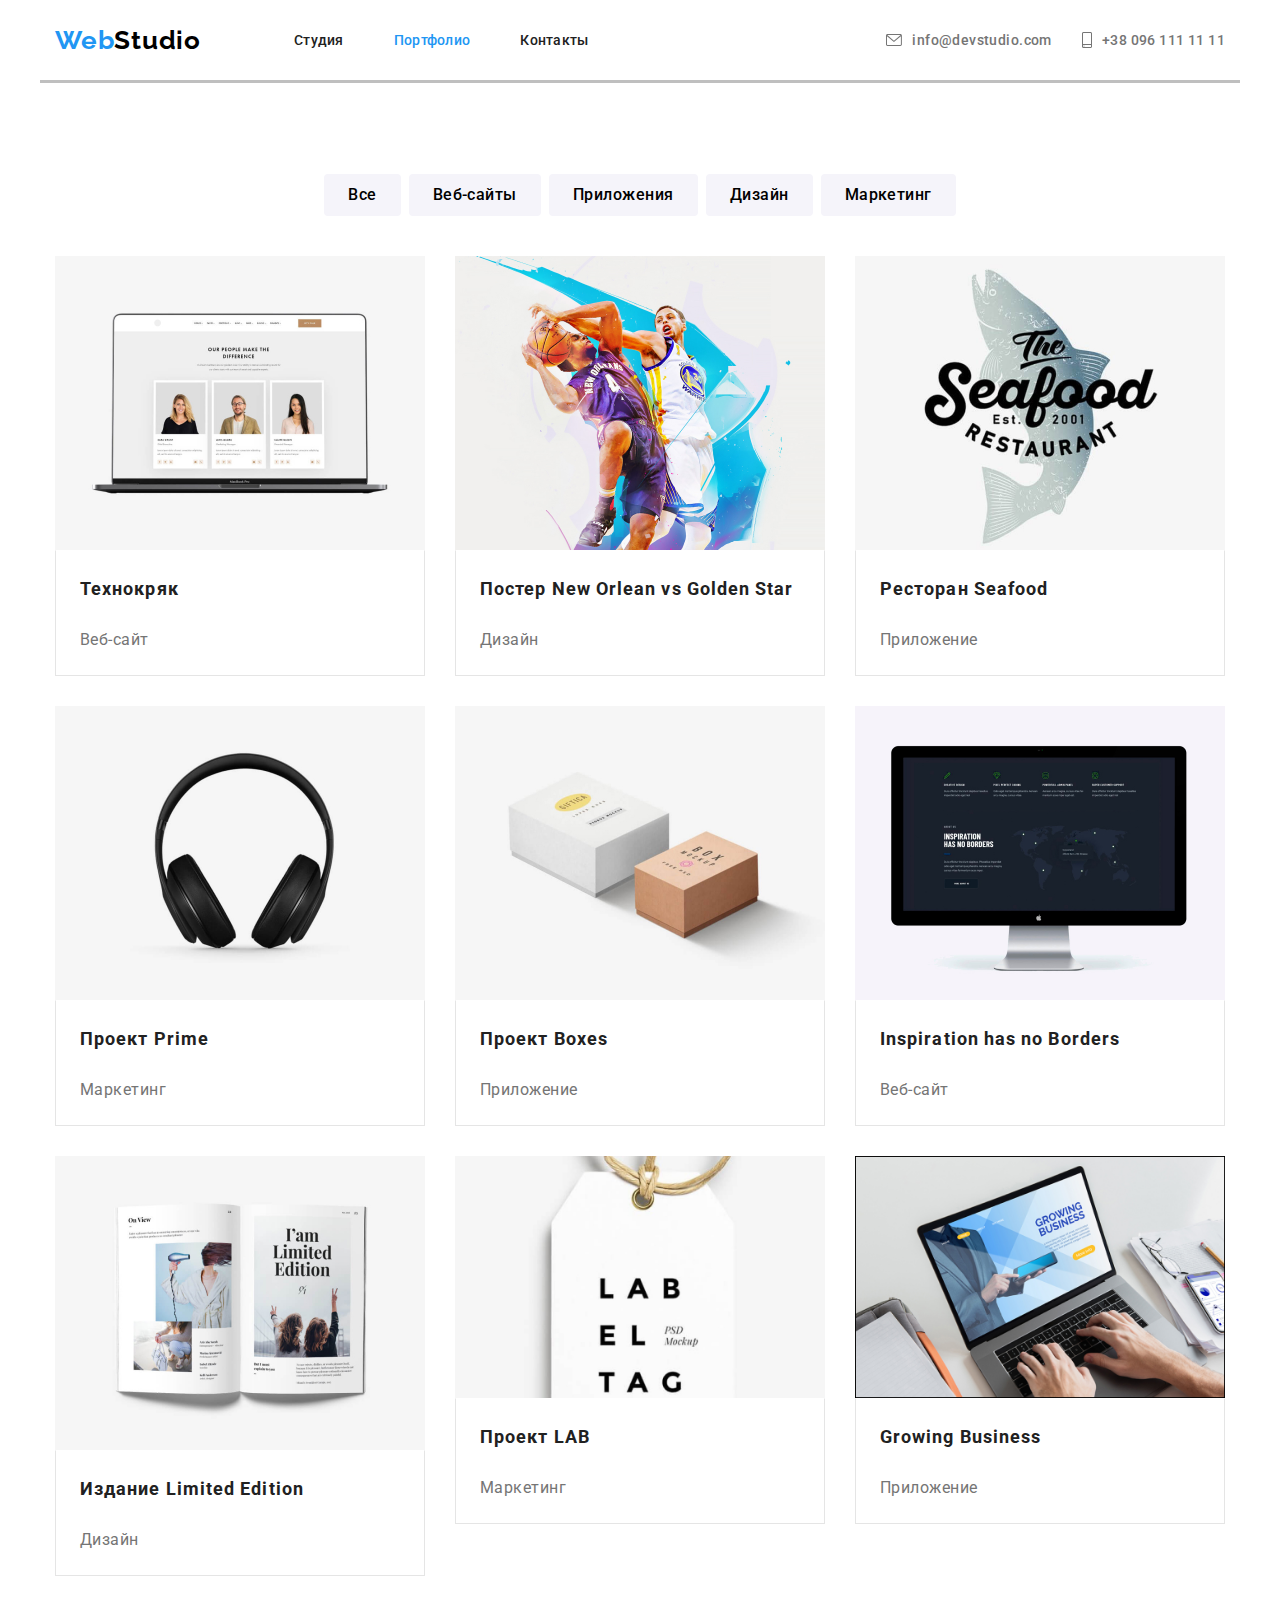
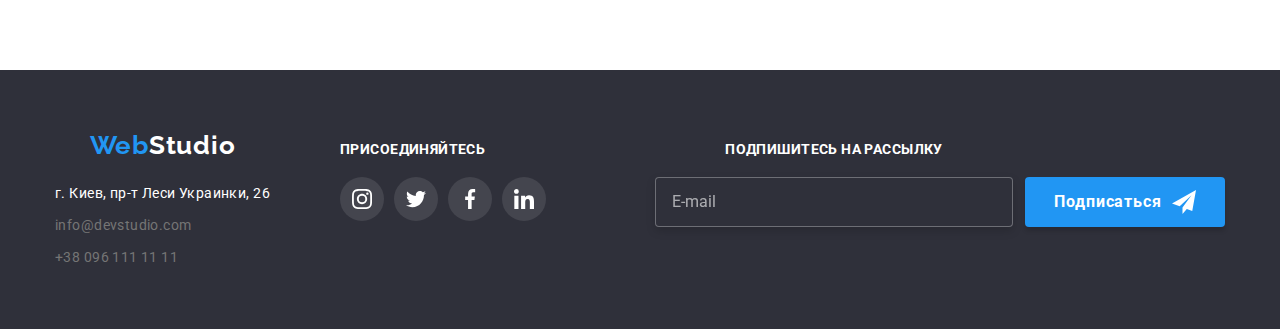
==== commit 64cf3034: "last" ====
--- a/portfolio.html
+++ b/portfolio.html
@@ -18,43 +18,114 @@
 
 <body>
   <!-- хидер -->
-  <header class="page-header">
-    <div class="container container--center">
-      <a href="./index.html" class="logo logo--padding"><span
-            class="logo logo--web-color">Web</span>Studio</a>
-     <div class="mobile-menu">
-      <nav class="nav">
-        
-        <ul class="nav__list">
-          <li class="nav__item">
-            <a class="nav__link " href="./index.html">Студия</a>
-          </li>
-          <li class="nav__item"><a class="nav__link nav__link--active" href="./portfolio.html">Портфолио</a></li>
-          <li class="nav__item"><a class="nav__link" href="#">Контакты</a></li>
-        </ul>
-      </nav>
-      <ul class="address__list">
-        <li class="address__item">
-          <a class="address__link" href="">
-            <svg class="icon icon--mail" viewbox="0 0 16 12">
-              <use href="./img/icons/icons-main-opt.svg#icon-mail"></use>
-            </svg>
-            info@devstudio.com
-          </a>
-        </li>
-        <li class="address__item">
-          <a class="address__link" href="">
-            <svg class="icon icon--tel" viewbox="0 0 10 16">
-              <use href="./img/icons/icons-main-opt.svg#icon-smartphone"></use>
-            </svg>
-            +38 096 111 11 11
-          </a>
-        </li>
-      </ul>
-     </div>
-    </div>
-    <!-- хидер конец-->
-  </header>
+      <header class="page-header page-header--tablet">
+        <div class="container container--center">
+          <nav class="nav">
+            <a href="./index.html" class="nav__logo nav__logo--padding"><span
+                class="nav__logo nav__logo--web-color">Web</span>Studio</a>
+            <ul class="nav__list">
+              <li class="nav__item">
+                <a class="nav__link " href="./index.html">Студия</a>
+              </li>
+              <li class="nav__item"><a class="nav__link nav__link--active" href="./portfolio.html">Портфолио</a></li>
+              <li class="nav__item"><a class="nav__link" href="#">Контакты</a></li>
+            </ul>
+          </nav>
+          <ul class="address__list">
+            <li class="address__item">
+              <a class="address__link" href="">
+                <svg class="icon icon--mail" viewbox="0 0 16 12">
+                  <use href="./img/icons/icons-main-opt.svg#icon-mail"></use>
+                </svg>
+                info@devstudio.com
+              </a>
+            </li>
+            <li class="address__item">
+              <a class="address__link" href="">
+                <svg class="icon icon--tel" viewbox="0 0 10 16">
+                  <use href="./img/icons/icons-main-opt.svg#icon-smartphone"></use>
+                </svg>
+                +38 096 111 11 11
+              </a>
+            </li>
+          </ul>
+        </div>
+        <!-- хидер конец-->
+      </header>
+      <header class="page-header page-header--mobile">
+      
+        <div class="container container--center container--mobile-padding">
+          <nav class="mobile-nav">
+      
+            <a href="./index.html" class="mobile-nav__logo mobile-nav__logo--padding"><span
+                class="mobile-nav__logo mobile-nav__logo--web-color">Web</span>Studio</a>
+            <button class="mobile-nav__button js-open-menu" type="button" aria-expanded="false" aria-controls="mobile-menu">
+              <svg class="mobile-nav__icon">
+                <use href="./img/icons/icons-main-opt.svg#icon-menu_40px">
+      
+                </use>
+              </svg>
+            </button>
+            <div class="mobile-menu js-menu-container" id="mobile-menu">
+              <button class="mobile-menu__button-close js-close-menu">
+                <svg class="mobile-menu__svg ">
+                  <use href="./img/icons/icons-main-opt.svg#icon-close_40px"></use>
+                </svg>
+              </button>
+              <nav class="nav">
+      
+                <ul class="nav__list">
+                  <li class="nav__item">
+                    <a class="nav__link " href="./index.html">Студия</a>
+                  </li>
+                  <li class="nav__item"><a class="nav__link nav__link--active" href="./portfolio.html">Портфолио</a></li>
+                  <li class="nav__item"><a class="nav__link" href="#">Контакты</a></li>
+                </ul>
+              </nav>
+              <ul class="address__list">
+                <li class="address__item ">
+                  <a class="address__link address__link--mail-style" href="">
+                    <svg class="icon icon--mail" viewbox="0 0 16 12">
+                      <use href="./img/icons/icons-main-opt.svg#icon-mail"></use>
+                    </svg>
+                    info@devstudio.com
+                  </a>
+                </li>
+                <li class="address__item ">
+                  <a class="address__link address__link--tel-style" href="">
+                    <svg class="icon icon--tel" viewbox="0 0 10 16">
+                      <use href="./img/icons/icons-main-opt.svg#icon-smartphone"></use>
+                    </svg>
+                    +38 096 111 11 11
+                  </a>
+                </li>
+              </ul>
+              <ul class="social">
+                <li class="social__item">
+                  <a href="" class="social__link">
+                    <span class="social__text">Instagram</span></a>
+                </li>
+                <li class="social__item">
+                  <a href="" class="social__link">
+                    <span class="social__text">Twitter</span></a>
+                </li>
+                <li class="social__item">
+                  <a href="" class="social__link">
+                    <span class="social__text">Facebook</span></a>
+                </li>
+                <li class="social__item">
+                  <a href="" class="social__link">
+                    <span class="social__text">LinkedIn</span></a>
+                </li>
+              </ul>
+            </div>
+          </nav>
+      
+      
+      
+        </div>
+        <!-- хидер конец-->
+      </header>
   <main>
     <section class="section">
       <!-- секция кнопок -->
@@ -93,7 +164,12 @@
                     цифрового шпионажа и атак на защищённые сервера конкурентов.
                   </p>
                 </div>
-                <img class="img" src="img/portfolio/img1.jpg" alt="Технокряк" width="370" />
+                <picture>
+                  <source srcset="img/portfolio/img1@2x.jpg" media="(min-width: 1200px)" />
+                  <source srcset="img/portfolio/img1.jpg" media="(min-width: 768px)" />
+                  <img class="img" width="370" alt="Технокряк" src="img/portfolio/img1.jpg" />
+                </picture>
+                <!-- <img class="img" src="img/portfolio/img1.jpg" alt="Технокряк" width="370" /> -->
               </div>
               <div class="title-port">
                 <h3>Технокряк</h3>
@@ -101,7 +177,7 @@
               </div>
             </a>
           </li>
-          <li class="examples-sect__item">
+          <li class="examples-sect__item examples-sect__item--margin-title-port">
             <!-- <div class="overlay"> -->
 
             <!-- </div> -->
@@ -116,8 +192,11 @@
                     цифрового шпионажа и атак на защищённые сервера конкурентов.
                   </p>
                 </div>
-                <img class="img" src="img/portfolio/img2.jpg" alt="Постер New Orlean vs Golden Star" width="370" />
-              </div>
+                <picture>
+                  <source srcset="img/portfolio/img2@2x.jpg" media="(min-width: 1200px)" />
+                  <source srcset="img/portfolio/img2.jpg" media="(min-width: 768px)" />
+                  <img class="img" width="370" alt="Технокряк" src="img/portfolio/img2.jpg" />
+                </picture>              </div>
               <div class="title-port">
                 <h3>Постер New Orlean vs Golden Star</h3>
                 <span>Дизайн</span>
@@ -136,8 +215,11 @@
                     цифрового шпионажа и атак на защищённые сервера конкурентов.
                   </p>
                 </div>
-                <img class="img" src="img/portfolio/img3.jpg" alt="Ресторан Seafood" width="370" />
-              </div>
+                <picture>
+                  <source srcset="img/portfolio/img3@2x.jpg" media="(min-width: 1200px)" />
+                  <source srcset="img/portfolio/img3.jpg" media="(min-width: 768px)" />
+                  <img class="img" width="370" alt="Технокряк" src="img/portfolio/img3.jpg" />
+                </picture>              </div>
               <div class="title-port">
                 <h3>Ресторан Seafood</h3>
                 <span>Приложение</span>
@@ -155,8 +237,11 @@
                     цифрового шпионажа и атак на защищённые сервера конкурентов.
                   </p>
                 </div>
-                <img class="img" src="img/portfolio/img4.jpg" alt="Проект Prime" width="370" />
-              </div>
+                <picture>
+                  <source srcset="img/portfolio/img4@2x.jpg" media="(min-width: 1200px)" />
+                  <source srcset="img/portfolio/img4.jpg" media="(min-width: 768px)" />
+                  <img class="img" width="370" alt="Технокряк" src="img/portfolio/img4.jpg" />
+                </picture>              </div>
               <div class="title-port">
                 <h3>Проект Prime</h3>
                 <span>Маркетинг</span>
@@ -174,8 +259,11 @@
                     цифрового шпионажа и атак на защищённые сервера конкурентов.
                   </p>
                 </div>
-                <img class="img" src="img/portfolio/img5.jpg" alt="Проект Boxes" width="370" />
-              </div>
+                <picture>
+                  <source srcset="img/portfolio/img5@2x.jpg" media="(min-width: 1200px)" />
+                  <source srcset="img/portfolio/img5.jpg" media="(min-width: 768px)" />
+                  <img class="img" width="370" alt="Технокряк" src="img/portfolio/img5.jpg" />
+                </picture>              </div>
               <div class="title-port">
                 <h3>Проект Boxes</h3>
                 <span>Приложение</span>
@@ -193,8 +281,11 @@
                     цифрового шпионажа и атак на защищённые сервера конкурентов.
                   </p>
                 </div>
-                <img class="img" src="img/portfolio/img6.jpg" alt="Inspiration has no Borders" width="370" />
-              </div>
+                <picture>
+                  <source srcset="img/portfolio/img6@2x.jpg" media="(min-width: 1200px)" />
+                  <source srcset="img/portfolio/img6.jpg" media="(min-width: 768px)" />
+                  <img class="img" width="370" alt="Технокряк" src="img/portfolio/img6.jpg" />
+                </picture>              </div>
               <div class="title-port">
                 <h3>Inspiration has no Borders</h3>
                 <span>Веб-сайт</span>
@@ -212,8 +303,11 @@
                     цифрового шпионажа и атак на защищённые сервера конкурентов.
                   </p>
                 </div>
-                <img class="img" src="img/portfolio/img7.jpg" alt="Издание Limited Edition" width="370" />
-              </div>
+                <picture>
+                  <source srcset="img/portfolio/img7@2x.jpg" media="(min-width: 1200px)" />
+                  <source srcset="img/portfolio/img7.jpg" media="(min-width: 768px)" />
+                  <img class="img" width="370" alt="Технокряк" src="img/portfolio/img7.jpg" />
+                </picture>              </div>
               <div class="title-port">
                 <h3>Издание Limited Edition</h3>
                 <span>Дизайн</span>
@@ -231,8 +325,11 @@
                     цифрового шпионажа и атак на защищённые сервера конкурентов.
                   </p>
                 </div>
-                <img class="img" src="img/portfolio/img8.jpg" alt="Проект LAB" width="370" />
-              </div>
+                <picture>
+                  <source srcset="img/portfolio/img8@2x.jpg" media="(min-width: 1200px)" />
+                  <source srcset="img/portfolio/img8.jpg" media="(min-width: 768px)" />
+                  <img class="img" width="370" alt="Технокряк" src="img/portfolio/img8.jpg" />
+                </picture>              </div>
               <div class="title-port">
                 <h3>Проект LAB</h3>
                 <span>Маркетинг</span>
@@ -250,8 +347,11 @@
                     цифрового шпионажа и атак на защищённые сервера конкурентов.
                   </p>
                 </div>
-                <img class="img" src="img/portfolio/img9.jpg" alt="Growing Business" width="370" />
-              </div>
+                <picture>
+                  <source srcset="img/portfolio/img9@2x.jpg" media="(min-width: 1200px)" />
+                  <source srcset="img/portfolio/img9.jpg" media="(min-width: 768px)" />
+                  <img class="img" width="370" alt="Технокряк" src="img/portfolio/img9.jpg" />
+                </picture>              </div>
               <div class="title-port">
                 <h3>Growing Business</h3>
                 <span>Приложение</span>
@@ -266,62 +366,64 @@
   <!-- футер -->
   <footer class="footer ">
     <div class="container container--flex">
-      <div class="first-col">
-        <a href="index.html" class="nav__logo nav__logo--color">
-          <span class="nav__logo nav__logo--web-color">Web</span>Studio
-        </a>
-        <address class="address">
-          <ul class="address__list">
-            <li class="address__item">
-              г. Киев, пр-т Леси Украинки, 26
-            </li>
-            <li class="address__item">
-              <a class="address__link" href="">info@devstudio.com</a>
-            </li>
-            <li class="address__item">
-              <a class="address__link" href="">+38 096 111 11 11</a>
+      <div class="container__for-two-col">
+        <div class="first-col">
+          <a href="index.html" class="nav__logo nav__logo--color">
+            <span class="nav__logo nav__logo--web-color">Web</span>Studio
+          </a>
+          <address class="address">
+            <ul class="address__list">
+              <li class="address__item">
+                г. Киев, пр-т Леси Украинки, 26
+              </li>
+              <li class="address__item">
+                <a class="address__link" href="">info@devstudio.com</a>
+              </li>
+              <li class="address__item">
+                <a class="address__link" href="">+38 096 111 11 11</a>
+              </li>
+            </ul>
+          </address>
+        </div>
+        <div class="second-col">
+          <h3 class="second-col__title">присоединяйтесь</h3>
+          <ul class="second-col__list">
+            <li class="second-col__item">
+              <a class="second-col__link" href="#">
+                <svg class="icon">
+                  <use class="icon__prop" href="./img/icons/icons-main-opt.svg#icon-instagram">
+                  </use>
+                </svg>
+              </a>
+            </li>
+            <li class="second-col__item">
+              <a class="second-col__link" href="#">
+                <svg class="icon">
+                  <use class="icon__prop" href="./img/icons/icons-main-opt.svg#icon-twitter">
+                  </use>
+                </svg>
+              </a>
+            </li>
+            <li class="second-col__item">
+              <a class="second-col__link" href="#">
+                <svg class="icon">
+                  <use class="icon__prop" href="./img/icons/icons-main-opt.svg#icon-facebook">
+                  </use>
+                </svg>
+              </a>
+            </li>
+            <li class="second-col__item">
+              <a class="second-col__link" href="#">
+                <svg class="icon">
+                  <use class="icon__prop" href="./img/icons/icons-main-opt.svg#icon-linkedin-1">
+                  </use>
+                </svg>
+              </a>
             </li>
           </ul>
-        </address>
+        </div>
       </div>
-      <div class="second-col">
-        <h3 class="second-col__title">присоединяйтесь</h3>
-        <ul class="second-col__list">
-          <li class="second-col__item">
-            <a class="second-col__link" href="#">
-              <svg class="icon">
-                <use class="icon__prop" href="./img/icons/icons-main-opt.svg#icon-instagram">
-                </use>
-              </svg>
-            </a>
-          </li>
-          <li class="second-col__item">
-            <a class="second-col__link" href="#">
-              <svg class="icon">
-                <use class="icon__prop" href="./img/icons/icons-main-opt.svg#icon-twitter">
-                </use>
-              </svg>
-            </a>
-          </li>
-          <li class="second-col__item">
-            <a class="second-col__link" href="#">
-              <svg class="icon">
-                <use class="icon__prop" href="./img/icons/icons-main-opt.svg#icon-facebook">
-                </use>
-              </svg>
-            </a>
-          </li>
-          <li class="second-col__item">
-            <a class="second-col__link" href="#">
-              <svg class="icon">
-                <use class="icon__prop" href="./img/icons/icons-main-opt.svg#icon-linkedin-1">
-                </use>
-              </svg>
-            </a>
-          </li>
-        </ul>
-      </div>
-
+  
       <form class="form" action="" name="subscribe-form">
         <label class="form__label">
           <h3 class="form__title">Подпишитесь на рассылку</h3>
@@ -334,12 +436,12 @@
         </button>
       </form>
     </div>
-
-
-
+  
+  
+  
     <!-- футер конец-->
   </footer>
-
+<script src="./script/mobile-menu.js"></script>
 </body>
 
 </html>--- a/css/main.min.css
+++ b/css/main.min.css
@@ -1,2 +1,2 @@
-.container{padding:10px 15px !important}.page-header{-webkit-box-shadow:0px 3px 0px 0px rgba(0,0,0,0.25);box-shadow:0px 3px 0px 0px rgba(0,0,0,0.25)}.page-header .mobile-nav{display:-webkit-box;display:-ms-flexbox;display:flex}.page-header .mobile-nav__button{height:40px;margin-left:auto;border:none;background:none;padding:0}.page-header .mobile-nav__icon{width:40px;height:40px}.page-header .mobile-nav__icon:hover{fill:#2196f3;cursor:pointer}.page-header .mobile-nav__logo{display:-webkit-box;display:-ms-flexbox;display:flex;-webkit-box-align:center;-ms-flex-align:center;align-items:center;color:#000;font-family:Raleway;font-style:normal;font-weight:bold;font-size:24px;line-height:28px;letter-spacing:0.03em}.page-header .mobile-nav__logo--web-color{color:#2196f3}.page-header .mobile-nav__logo--color{color:#fff}.page-header .mobile-menu.is-open{position:absolute;display:block}.page-header .mobile-menu{padding:40px;height:796px;width:100%;padding:0;margin:0;background-color:#fff;display:none}.page-header .mobile-menu .mobile-menu__button-close{border:none;background:#fff;margin-left:auto;height:40px;display:-webkit-box;display:-ms-flexbox;display:flex;padding:10px 15px}.page-header .mobile-menu .mobile-menu__button-close:hover,.page-header .mobile-menu .mobile-menu__button-close:focus{fill:#2196f3}.page-header .mobile-menu__svg{width:40px;height:40px}.page-header .mobile-menu .nav .nav__list{-webkit-box-align:start;-ms-flex-align:start;align-items:flex-start;display:-webkit-box;display:-ms-flexbox;display:flex;-webkit-box-orient:vertical;-webkit-box-direction:normal;-ms-flex-direction:column;flex-direction:column}.page-header .mobile-menu .nav .nav__item{margin-bottom:36px}.page-header .mobile-menu .nav .nav__link{font-family:Roboto;font-style:normal;font-weight:500;font-size:40px;line-height:47px;letter-spacing:0.02em;color:inherit;-webkit-transition:color 250ms cubic-bezier(0.4, 0, 0.2, 1);transition:color 250ms cubic-bezier(0.4, 0, 0.2, 1)}.page-header .mobile-menu .nav .nav__link--active{color:#2196f3}.page-header .mobile-menu .nav .nav__link--active--active::before{content:'';width:100%;height:4px;border-radius:4px;background-color:#2196f3}.page-header .mobile-menu .nav .nav__link:hover,.page-header .mobile-menu .nav .nav__link:focus{color:#2196f3}.page-header .mobile-menu .address__list{display:-webkit-box;display:-ms-flexbox;display:flex;-webkit-box-align:start;-ms-flex-align:start;align-items:flex-start;-webkit-box-orient:vertical;-webkit-box-direction:normal;-ms-flex-direction:column;flex-direction:column}.page-header .mobile-menu .address__link{color:#757575;font-family:Roboto;font-style:normal;font-weight:500;font-size:14px;line-height:16px;letter-spacing:0.03em;color:#757575;-webkit-transition:color 250ms cubic-bezier(0.4, 0, 0.2, 1);transition:color 250ms cubic-bezier(0.4, 0, 0.2, 1)}.page-header .mobile-menu .address__link:hover>.icon,.page-header .mobile-menu .address__link:focus>.icon,.page-header .mobile-menu .address__link:hover{color:#2196f3;fill:#2196f3}.page-header .mobile-menu .address__link .icon{fill:currentColor}.page-header .mobile-menu .address__link .icon--mail{width:16px;height:12px}.page-header .mobile-menu .address__link .icon--tel{width:10px;height:16px}.backdrop{position:fixed;top:0;left:0;width:100%;height:100%;background:rgba(150,145,145,0.2);z-index:3;opacity:1;-webkit-transition:opacity 250ms cubic-bezier(0.165, 0.84, 0.44, 1);transition:opacity 250ms cubic-bezier(0.165, 0.84, 0.44, 1)}.modal{position:relative;top:50%;left:50%;-webkit-transform:translate(-50%, -50%);transform:translate(-50%, -50%);width:528px;height:581px;background:#ffffff;-webkit-box-shadow:0px 1px 3px rgba(0,0,0,0.12),0px 1px 1px rgba(0,0,0,0.14),0px 2px 1px rgba(0,0,0,0.2);box-shadow:0px 1px 3px rgba(0,0,0,0.12),0px 1px 1px rgba(0,0,0,0.14),0px 2px 1px rgba(0,0,0,0.2);border-radius:4px}.modal .button--modal-style{width:30px;height:30px;margin-top:8px;border:1px solid rgba(0,0,0,0.1);border-radius:50%;cursor:pointer;-webkit-box-shadow:0px 2px 4px 1px rgba(47,48,58,0.4);box-shadow:0px 2px 4px 1px rgba(47,48,58,0.4);-webkit-transition:-webkit-box-shadow 250ms cubic-bezier(0.165, 0.84, 0.44, 1);transition:-webkit-box-shadow 250ms cubic-bezier(0.165, 0.84, 0.44, 1);transition:box-shadow 250ms cubic-bezier(0.165, 0.84, 0.44, 1);transition:box-shadow 250ms cubic-bezier(0.165, 0.84, 0.44, 1), -webkit-box-shadow 250ms cubic-bezier(0.165, 0.84, 0.44, 1)}.modal .button--modal-style:hover{-webkit-box-shadow:none;box-shadow:none}.modal .button:hover,.modal .button:focus{background-color:#fff;color:#2196f3}.modal .button .button__svg{width:18px;height:18px}.modal .button--submit-style{position:relative;right:-50%;-webkit-transform:translateX(-50%);transform:translateX(-50%);min-width:200px;height:50px;border-radius:4px;background-color:#2196f3;-webkit-box-shadow:0px 4px 4px rgba(0,0,0,0.15);box-shadow:0px 4px 4px rgba(0,0,0,0.15);font-weight:bold;font-size:16px;line-height:30px;text-align:center;letter-spacing:0.06em;color:#fff;border-color:transparent;-webkit-transition:background-color 250ms cubic-bezier(0.4, 0, 0.2, 1);transition:background-color 250ms cubic-bezier(0.4, 0, 0.2, 1)}.modal .button .button--modal-style{display:-webkit-box;display:-ms-flexbox;display:flex;position:fixed;-webkit-box-align:center;-ms-flex-align:center;align-items:center;left:calc(100% - 38px);width:30px;height:30px;margin-top:8px;border:1px solid rgba(0,0,0,0.1);border-radius:50%;cursor:pointer;-webkit-box-shadow:0px 2px 4px 1px rgba(47,48,58,0.4);box-shadow:0px 2px 4px 1px rgba(47,48,58,0.4);-webkit-transition:-webkit-box-shadow 250ms cubic-bezier(0.165, 0.84, 0.44, 1);transition:-webkit-box-shadow 250ms cubic-bezier(0.165, 0.84, 0.44, 1);transition:box-shadow 250ms cubic-bezier(0.165, 0.84, 0.44, 1);transition:box-shadow 250ms cubic-bezier(0.165, 0.84, 0.44, 1), -webkit-box-shadow 250ms cubic-bezier(0.165, 0.84, 0.44, 1)}.modal .button .button--modal-style:hover{-webkit-box-shadow:none;box-shadow:none}.modal__title{font-weight:bold;font-size:20px;line-height:23px;text-align:center;letter-spacing:0.03em;margin-bottom:12px;color:#212121}.modal-form__checkbox--one,.modal-form__checkbox--two{height:15px;position:absolute;top:50%;left:-12px;-webkit-transform:translateY(-50%);transform:translateY(-50%)}.modal-form__checkbox--two{visibility:hidden}.modal-form__input:checked+.modal-form__checkbox--two{visibility:visible}.modal-form__input:checked+.modal-form__checkbox--two+.modal-form__checkbox--one{visibility:hidden}.modal-form__label{position:relative;display:block;margin-bottom:10px}.modal-form__label--margin{display:-webkit-box;display:-ms-flexbox;display:flex;-webkit-box-align:center;-ms-flex-align:center;align-items:center;margin-left:12px;margin-bottom:30px}.modal-form__label:focus-within .modal-form__container{fill:#2196f3}.modal-form__label:focus-within .modal-form__input{outline-color:#2196f3}.modal-form__label--text-style textarea::-webkit-input-placeholder{font-size:14px;line-height:16px;letter-spacing:0.01em;color:rgba(117,117,117,0.5)}.modal-form__label--text-style textarea:-ms-input-placeholder{font-size:14px;line-height:16px;letter-spacing:0.01em;color:rgba(117,117,117,0.5)}.modal-form__label--text-style textarea::-ms-input-placeholder{font-size:14px;line-height:16px;letter-spacing:0.01em;color:rgba(117,117,117,0.5)}.modal-form__label--text-style textarea::placeholder{font-size:14px;line-height:16px;letter-spacing:0.01em;color:rgba(117,117,117,0.5)}.modal-form__label .modal-form__input{height:40px;border:1px solid rgba(33,33,33,0.2);border-radius:4px;min-width:448px;padding-left:42px;-webkit-transition:outline-color 250ms cubic-bezier(0.4, 0, 0.2, 1);transition:outline-color 250ms cubic-bezier(0.4, 0, 0.2, 1)}.modal-form__label .modal-form__container{position:relative;margin-top:4px}.modal-form__label .modal-form__icon{position:absolute;width:18px;height:18px;top:50%;left:12px;-webkit-transform:translateY(-50%);transform:translateY(-50%);-webkit-transition:fill 250ms cubic-bezier(0.4, 0, 0.2, 1);transition:fill 250ms cubic-bezier(0.4, 0, 0.2, 1)}.modal-form__label .modal-form__icon--checkbox{width:16px;height:15px;-webkit-transition:fill 250ms cubic-bezier(0.4, 0, 0.2, 1);transition:fill 250ms cubic-bezier(0.4, 0, 0.2, 1)}.modal-form__label .modal-form__textarea{height:120px;resize:none;min-width:448px;border-color:#2196f3;border:1px solid rgba(33,33,33,0.2);-webkit-box-sizing:border-box;box-sizing:border-box;border-radius:4px;padding:12px 16px;margin-top:4px;outline-color:none;-webkit-transition:outline-color 250ms cubic-bezier(0.4, 0, 0.2, 1);transition:outline-color 250ms cubic-bezier(0.4, 0, 0.2, 1)}.modal-form__label .modal-form__textarea:focus{outline-color:#2196f3;border-color:#2196f3}.modal-form__label .modal-form__text{font-size:12px;line-height:14px;letter-spacing:0.01em}.modal-form__label .modal-form__text--checkbox{font-size:14px;line-height:24px;letter-spacing:0.03em;padding-left:24px;color:#757575}.modal-form__label .modal-form__link{text-decoration:underline}.is-hidden{opacity:0;pointer-events:none;visibility:hidden;-webkit-transition:opacity 250ms cubic-bezier(0.165, 0.84, 0.44, 1);transition:opacity 250ms cubic-bezier(0.165, 0.84, 0.44, 1)}.container--block-direction{padding:118px 60px !important;display:-webkit-box;display:-ms-flexbox;display:flex;-webkit-box-orient:vertical;-webkit-box-direction:normal;-ms-flex-direction:column;flex-direction:column;-webkit-box-align:center;-ms-flex-align:center;align-items:center}.hero{background-color:#2f303a;background:-webkit-gradient(linear, left top, left bottom, from(rgba(47,48,58,0.4)), to(rgba(0,0,0,0.5))),url(../img/index/bg-index.jpg);background:linear-gradient(rgba(47,48,58,0.4), rgba(0,0,0,0.5)),url(../img/index/bg-index.jpg);background-repeat:no-repeat;background-size:cover}.hero .hero__title{max-width:360px;font-weight:900;font-size:26px;line-height:42px;text-align:center;letter-spacing:0.06em;text-transform:uppercase;color:#fff}.hero .hero__button{min-width:200px;height:50px;-webkit-box-align:center;-ms-flex-align:center;align-items:center;background-color:#2196f3;-webkit-box-shadow:0px 4px 4px rgba(0,0,0,0.15);box-shadow:0px 4px 4px rgba(0,0,0,0.15);border-radius:4px;cursor:pointer;font-weight:bold;font-size:16px;line-height:30px;align-items:center;text-align:center;letter-spacing:0.06em;color:#fff;border-color:transparent;-webkit-transition:background-color 250ms cubic-bezier(0.4, 0, 0.2, 1);transition:background-color 250ms cubic-bezier(0.4, 0, 0.2, 1)}.hero .hero__button:hover,.hero .hero__button:focus{background-color:#fff;color:#2196f3}.our-clients{display:-webkit-box;display:-ms-flexbox;display:flex;-ms-flex-wrap:wrap;flex-wrap:wrap}.our-clients .our-clients__icon{width:106px;height:60px;fill:#afb1b8}.our-clients .our-clients__icon .icon__prop{-webkit-transition:fill 450ms cubic-bezier(0.4, 0, 0.2, 1);transition:fill 450ms cubic-bezier(0.4, 0, 0.2, 1)}.our-clients__item:not(:nth-child(2n+2)){margin-right:30px;width:calc((100% - 31px) / 2)}.our-clients__item:not(:nth-child(n+5)){margin-bottom:30px}.our-clients__link{width:210px;height:92px;display:-webkit-box;display:-ms-flexbox;display:flex;-webkit-box-pack:center;-ms-flex-pack:center;justify-content:center;-webkit-box-align:center;-ms-flex-align:center;align-items:center;border:1px solid #afb1b8;border-radius:5px;-webkit-transition:border-color 250ms cubic-bezier(0.4, 0, 0.2, 1);transition:border-color 250ms cubic-bezier(0.4, 0, 0.2, 1)}.our-clients__link:hover,.our-clients__link:focus{border-color:#2196f3}.our-clients__link:hover .icon__prop,.our-clients__link:focus .icon__prop{fill:#2196f3}.section--bg{background-color:#f5f4fa}.our-team .our-team__item{-webkit-box-shadow:0px 4px 4px rgba(0,0,0,0.25);box-shadow:0px 4px 4px rgba(0,0,0,0.25);background-color:#fff;margin-bottom:30px}.our-team .our-team__item__img{width:450px}.our-team .our-team__item:last-child{margin-right:0px}.our-team .our-team__item .our-team__description{padding:30px 0 24px 0}.our-team .our-team__item .our-team__description h3{font-weight:500;font-size:16px;line-height:19px;text-align:center;letter-spacing:0.03em;margin-bottom:10px}.our-team .our-team__item .our-team__description p{font-size:16px;line-height:19px;text-align:center;letter-spacing:0.03em;color:#757575;margin-bottom:16px}.our-team .icon-block{display:-webkit-box;display:-ms-flexbox;display:flex;-webkit-box-pack:center;-ms-flex-pack:center;justify-content:center}.our-team .icon-block .icon__prop{fill:#afb1b8;-webkit-transition:fill 150ms cubic-bezier(0.4, 0, 0.2, 1);transition:fill 150ms cubic-bezier(0.4, 0, 0.2, 1)}.our-team .icon-block .icon-block__link{padding:12px;display:-webkit-box;display:-ms-flexbox;display:flex;background-color:none;border-radius:50%;-webkit-transition:background-color 250ms cubic-bezier(0.4, 0, 0.2, 1);transition:background-color 250ms cubic-bezier(0.4, 0, 0.2, 1)}.our-team .icon-block .icon-block__link:hover,.our-team .icon-block .icon-block__link:focus{background-color:#2196f3}.our-team .icon-block .icon-block__link .icon-block__icon{width:20px;height:20px}.our-team .icon-block .icon-block__link:hover .icon__prop,.our-team .icon-block .icon-block__link:focus .icon__prop{fill:#fff}.our-priority__container{display:-webkit-box;display:-ms-flexbox;display:flex;-webkit-box-pack:center;-ms-flex-pack:center;justify-content:center;padding:25px 0 25px 0;margin-bottom:30px;background-color:#f5f4fa}.our-priority__title{display:-webkit-box;display:-ms-flexbox;display:flex;-webkit-box-pack:center;-ms-flex-pack:center;justify-content:center;font-weight:bold;font-size:14px;line-height:16px;letter-spacing:0.03em;text-transform:uppercase;margin-bottom:10px}.our-priority .our-priority__text{font-weight:normal;font-size:14px;line-height:24px;letter-spacing:0.03em;color:#757575}.our-priority .our-priority__item{margin-bottom:30px}.our-priority .our-priority__item:last-child{margin-bottom:0px}.section.section--null-top-padding{padding-top:0px}.section.section--display-none{display:none}.section__title{font-weight:bold;font-size:28px;line-height:33px;text-align:center;letter-spacing:0.03em;margin-bottom:30px}.what-we-do .what-we-do__item .what-we-do__container{z-index:1}.what-we-do .what-we-do__item .what-we-do__img{position:inherit}.what-we-do .what-we-do__text{position:absolute;text-transform:uppercase;top:calc(100% - 42px);color:#fff;font-size:14px;line-height:16px;text-align:center;letter-spacing:0.03em}.what-we-do .what-we-do__title--properties{display:-webkit-box;display:-ms-flexbox;display:flex;position:absolute;width:100%;height:70px;background-color:#2f303a;opacity:80%}.nav__logo{color:#000;font-family:Raleway;font-style:normal;font-weight:bold;font-size:26px;line-height:31px;letter-spacing:0.03em;margin-bottom:20px}.nav__logo--web-color{color:#2196f3}.nav__logo--color{color:#fff}.footer{background-color:#2f303a}.footer .first-col{-webkit-box-orient:vertical;-webkit-box-direction:normal;-ms-flex-direction:column;flex-direction:column;display:-webkit-box;display:-ms-flexbox;display:flex;-webkit-box-align:center;-ms-flex-align:center;align-items:center}.footer .container--flex{padding:60px 15px !important}.footer .container--flex .second-col{display:-webkit-box;display:-ms-flexbox;display:flex;-webkit-box-orient:vertical;-webkit-box-direction:normal;-ms-flex-direction:column;flex-direction:column;-webkit-box-align:center;-ms-flex-align:center;align-items:center;margin-bottom:60px}.footer .container--flex .second-col__list{display:-webkit-box;display:-ms-flexbox;display:flex}.footer .container--flex .second-col .second-col__item{border-radius:44px;background:rgba(255,255,255,0.1)}.footer .container--flex .second-col .second-col__item:not(:last-child){margin-right:10px}.footer .container--flex .second-col .second-col__item .icon{width:20px;height:20px}.footer .container--flex .second-col .second-col__item .icon__prop{fill:#fff}.footer .container--flex .second-col .second-col__item .second-col:last-child{margin-right:0}.footer .container--flex .second-col .second-col__link{width:44px;height:44px;display:-webkit-box;display:-ms-flexbox;display:flex;-webkit-box-pack:center;-ms-flex-pack:center;justify-content:center;-webkit-box-align:center;-ms-flex-align:center;align-items:center;border-radius:44px;-webkit-transition:background-color 250ms cubic-bezier(0.4, 0, 0.2, 1);transition:background-color 250ms cubic-bezier(0.4, 0, 0.2, 1)}.footer .container--flex .second-col .second-col__link:hover,.footer .container--flex .second-col .second-col__link:focus{background-color:#2196f3}.footer .container--flex .second-col .second-col__title{font-style:normal;font-weight:bold;font-size:14px;line-height:16px;letter-spacing:0.03em;text-transform:uppercase;margin-bottom:20px;color:#ffffff}.footer .address{font-family:Roboto;font-style:normal;font-weight:normal;font-size:14px;line-height:24px;letter-spacing:0.03em;color:#fff}.footer .address__list{display:-webkit-box;display:-ms-flexbox;display:flex;-webkit-box-align:center;-ms-flex-align:center;align-items:center;-webkit-box-orient:vertical;-webkit-box-direction:normal;-ms-flex-direction:column;flex-direction:column;margin-bottom:60px}.footer .address .address__item:not(:last-child){margin-bottom:8px}.footer .address .address__link{letter-spacing:0.03em;color:#757575;-webkit-transition:color 250ms cubic-bezier(0.4, 0, 0.2, 1);transition:color 250ms cubic-bezier(0.4, 0, 0.2, 1)}.footer .address .address__link:hover,.footer .address .address__link:focus{color:#fff}.footer .form{margin-left:auto;margin-right:auto;display:-webkit-box;display:-ms-flexbox;display:flex;-webkit-box-orient:vertical;-webkit-box-direction:normal;-ms-flex-direction:column;flex-direction:column;-webkit-box-align:center;-ms-flex-align:center;align-items:center}.footer .form__label{width:100%;margin-bottom:20px}.footer .form input::-webkit-input-placeholder{color:rgba(255,255,255,0.6)}.footer .form input:-ms-input-placeholder{color:rgba(255,255,255,0.6)}.footer .form input::-ms-input-placeholder{color:rgba(255,255,255,0.6)}.footer .form input::placeholder{color:rgba(255,255,255,0.6)}.footer .form__title{margin-bottom:20px;text-align:center;font-weight:bold;font-size:14px;line-height:16px;letter-spacing:0.03em;text-transform:uppercase;color:#ffffff}.footer .form .icon{fill:#fff;width:24px;height:24px;margin-left:10px}.footer .form .button__text{font-weight:bold;font-size:16px;line-height:30px;text-align:center;letter-spacing:0.06em}.footer .form .form__input{padding:15px 16px;width:100%;border:1px solid rgba(255,255,255,0.3);-webkit-box-sizing:border-box;box-sizing:border-box;-webkit-filter:drop-shadow(0px 4px 4px rgba(0,0,0,0.15));filter:drop-shadow(0px 4px 4px rgba(0,0,0,0.15));border-radius:4px;background:#2f303a}.footer .form .button{display:-webkit-box;display:-ms-flexbox;display:flex;position:relative;-webkit-box-align:center;-ms-flex-align:center;align-items:center;-webkit-box-pack:center;-ms-flex-pack:center;justify-content:center;border:0px;padding:0px;min-width:200px;height:50px;border-radius:4px;background-color:#2196f3;-webkit-box-shadow:0px 4px 4px rgba(0,0,0,0.15);box-shadow:0px 4px 4px rgba(0,0,0,0.15);font-weight:bold;font-size:16px;line-height:30px;text-align:center;letter-spacing:0.06em;color:#fff;border-color:transparent;-webkit-transition:background-color 250ms cubic-bezier(0.4, 0, 0.2, 1);transition:background-color 250ms cubic-bezier(0.4, 0, 0.2, 1)}.footer .form .button:hover,.footer .form .button:focus{background-color:#fff;color:#2196f3}.footer .form .button:hover .icon__prop,.footer .form .button:focus .icon__prop{fill:#2196f3}.buttons{display:-webkit-box;display:-ms-flexbox;display:flex;-webkit-box-pack:center;-ms-flex-pack:center;justify-content:center}.buttons--marg-bottom{margin-bottom:50px}.buttons__item:not(:last-child){margin-right:8px}.buttons .button{background-color:#f5f4fa;border-radius:4px;font-family:Roboto;font-style:normal;font-weight:500;font-size:16px;line-height:26px;text-align:center;letter-spacing:0.03em;border-color:transparent;padding:6px 22px;cursor:pointer;border-radius:4px;-webkit-transition:background-color 250ms cubic-bezier(0.4, 0, 0.2, 1),color 150ms cubic-bezier(0.4, 0, 0.2, 1),-webkit-box-shadow 250ms cubic-bezier(0.4, 0, 0.2, 1);transition:background-color 250ms cubic-bezier(0.4, 0, 0.2, 1),color 150ms cubic-bezier(0.4, 0, 0.2, 1),-webkit-box-shadow 250ms cubic-bezier(0.4, 0, 0.2, 1);transition:background-color 250ms cubic-bezier(0.4, 0, 0.2, 1),color 150ms cubic-bezier(0.4, 0, 0.2, 1),box-shadow 250ms cubic-bezier(0.4, 0, 0.2, 1);transition:background-color 250ms cubic-bezier(0.4, 0, 0.2, 1),color 150ms cubic-bezier(0.4, 0, 0.2, 1),box-shadow 250ms cubic-bezier(0.4, 0, 0.2, 1),-webkit-box-shadow 250ms cubic-bezier(0.4, 0, 0.2, 1)}.buttons .button:hover,.buttons .button:focus{background-color:#2196f3;color:#fff;-webkit-box-shadow:0px 4px 4px 0px rgba(0,0,0,0.25);box-shadow:0px 4px 4px 0px rgba(0,0,0,0.25)}.examples-sect{display:-webkit-box;display:-ms-flexbox;display:flex;-ms-flex-wrap:wrap;flex-wrap:wrap}.examples-sect .title-port{padding:20px 24px;border:1px solid #e5e5e5;border-top-color:transparent}.examples-sect span{font-weight:normal;font-size:16px;line-height:30px;letter-spacing:0.03em;color:#757575}.examples-sect h3{font-weight:bold;font-size:18px;line-height:36px;letter-spacing:0.06em}.examples-sect .img-description{overflow:hidden;position:relative}.examples-sect .img-description .img-description__text{font-size:18px;line-height:28px;letter-spacing:0.03em;padding:63px 24px;color:#ffffff}.examples-sect .img-description .img-description__overlay{position:absolute;background-color:#2196f3;width:370px;height:294px;opacity:80%;-webkit-transform:translateY(100%);transform:translateY(100%);-webkit-transition:-webkit-transform 250ms cubic-bezier(0.4, 0, 0.2, 1);transition:-webkit-transform 250ms cubic-bezier(0.4, 0, 0.2, 1);transition:transform 250ms cubic-bezier(0.4, 0, 0.2, 1);transition:transform 250ms cubic-bezier(0.4, 0, 0.2, 1), -webkit-transform 250ms cubic-bezier(0.4, 0, 0.2, 1)}.examples-sect__item{-webkit-box-shadow:0px 4px 4px 0px rgba(0,0,0,0);box-shadow:0px 4px 4px 0px rgba(0,0,0,0);-webkit-transition:-webkit-box-shadow 250ms cubic-bezier(0.4, 0, 0.2, 1);transition:-webkit-box-shadow 250ms cubic-bezier(0.4, 0, 0.2, 1);transition:box-shadow 250ms cubic-bezier(0.4, 0, 0.2, 1);transition:box-shadow 250ms cubic-bezier(0.4, 0, 0.2, 1), -webkit-box-shadow 250ms cubic-bezier(0.4, 0, 0.2, 1);margin-bottom:30px}.examples-sect__item:hover,.examples-sect__item:focus{-webkit-box-shadow:0px 4px 4px 0px rgba(0,0,0,0.25);box-shadow:0px 4px 4px 0px rgba(0,0,0,0.25)}.examples-sect__item:not(:nth-child(3n+3)){margin-right:30px;width:calc((100% - 60px) / 3)}.examples-sect__item:nth-child(n+7){margin-bottom:0px}.examples-sect__link{color:#212121}.examples-sect__link:hover .img-description__overlay,.examples-sect__link:focus .img-description__overlay{-webkit-transform:translateY(0%);transform:translateY(0%)}a{text-decoration:none}.visually_hidden{position:absolute;width:1px;height:1px;margin:-1px;border:0;padding:0;clip:rect(0 0 0 0);overflow:hidden}img{display:block}img{max-width:100%;height:auto}h1,h2,h3,h4,h5,p{margin-top:0}ul{margin-top:0;list-style:none;padding:0;margin:0}.is-hidden{opacity:0;pointer-events:none;visibility:hidden;-webkit-transition:opacity 250ms cubic-bezier(0.165, 0.84, 0.44, 1);transition:opacity 250ms cubic-bezier(0.165, 0.84, 0.44, 1)}.container{margin:0 auto;padding:0 15px}.section{padding:60px 0}body{max-width:480px;margin:0 auto;color:#212121;font-family:Roboto, sans-serif}
+.mobile-menu:active .body{overflow:hidden}.container--center{display:-webkit-box;display:-ms-flexbox;display:flex}.page-header{margin:0 auto;-webkit-box-shadow:0px 3px 0px 0px rgba(0,0,0,0.25);box-shadow:0px 3px 0px 0px rgba(0,0,0,0.25)}@media (max-width: 767px){.page-header .container--mobile-padding{padding-top:10px;padding-bottom:10px}}.page-header--mobile{display:none}@media (max-width: 767px){.page-header--mobile{display:block}}.page-header--tablet{display:none;-webkit-box-shadow:0px 3px 0px 0px rgba(0,0,0,0.25);box-shadow:0px 3px 0px 0px rgba(0,0,0,0.25)}@media (min-width: 768px){.page-header--tablet{display:block}}.page-header--tablet .address__list{margin-left:auto}@media (min-width: 767px){.page-header--tablet .address__list{margin-left:auto;padding:21px 0}.page-header--tablet .address__list .address__item{display:-webkit-box;display:-ms-flexbox;display:flex}.page-header--tablet .address__list .address__item:not(:last-child){margin-bottom:10px}}@media (min-width: 1200px){.page-header--tablet .address__list{display:-webkit-box;display:-ms-flexbox;display:flex;-webkit-box-pack:center;-ms-flex-pack:center;justify-content:center;-webkit-box-align:center;-ms-flex-align:center;align-items:center}.page-header--tablet .address__list .address__item:not(:last-child){margin-bottom:0px}.page-header--tablet .address__list .address__item:not(:first-child){margin-left:30px}.page-header--tablet .address__list .address__link{font-size:14px;line-height:16px;letter-spacing:0.03em;display:-webkit-box;display:-ms-flexbox;display:flex;-webkit-box-pack:center;-ms-flex-pack:center;justify-content:center;-webkit-box-align:center;-ms-flex-align:center;align-items:center}}.page-header--tablet .icon{margin-right:10px;fill:currentColor}.page-header--tablet .icon--mail{width:16px;height:12px}.page-header--tablet .icon--tel{width:10px;height:16px}.page-header--tablet .address__link{color:#757575;font-family:Roboto;font-style:normal;font-weight:500;font-size:12px;line-height:14px;letter-spacing:0.03em;color:#757575;-webkit-transition:color 250ms cubic-bezier(0.4, 0, 0.2, 1);transition:color 250ms cubic-bezier(0.4, 0, 0.2, 1)}.page-header--tablet .address__link:hover>.icon,.page-header--tablet .address__link:focus>.icon,.page-header--tablet .address__link:hover{color:#2196f3;fill:#2196f3}.page-header--tablet .nav{height:80px;display:-webkit-box;display:-ms-flexbox;display:flex;-webkit-box-align:center;-ms-flex-align:center;align-items:center}.page-header--tablet .nav .nav__list{-webkit-box-align:center;-ms-flex-align:center;align-items:center;display:-webkit-box;display:-ms-flexbox;display:flex;margin-left:88px}@media (min-width: 1200px){.page-header--tablet .nav .nav__list{margin-left:93px}}.page-header--tablet .nav .nav__item{position:relative;display:-webkit-box;display:-ms-flexbox;display:flex;-webkit-box-align:center;-ms-flex-align:center;align-items:center;height:80px}.page-header--tablet .nav .nav__item:not(:first-child){margin-left:50px}.page-header--tablet .nav .nav__logo--padding{padding:24px 0}.page-header--tablet .nav .nav__link{padding:32px 0;font-family:Roboto;font-style:normal;font-weight:500;font-size:14px;line-height:16px;letter-spacing:0.02em;color:inherit;-webkit-transition:color 250ms cubic-bezier(0.4, 0, 0.2, 1);transition:color 250ms cubic-bezier(0.4, 0, 0.2, 1)}.page-header--tablet .nav .nav__link--active{color:#2196f3}.page-header--tablet .nav .nav__link--active--active::before{position:absolute;top:calc(100% - 4px);content:'';width:100%;height:4px;border-radius:4px;background-color:#2196f3}.page-header--tablet .nav .nav__link:hover,.page-header--tablet .nav .nav__link:focus{color:#2196f3}@media (min-width: 480px){.page-header{width:480px}}@media (min-width: 768px){.page-header{width:768px}}@media (min-width: 1200px){.page-header{width:1200px}}.page-header .mobile-nav{position:relative;display:-webkit-box;display:-ms-flexbox;display:flex;width:100%}.page-header .mobile-nav .mobile-nav__button{height:40px;margin-left:auto;border:none;background:none;padding:0}.page-header .mobile-nav .mobile-nav__icon{width:40px;height:40px}.page-header .mobile-nav .mobile-nav__icon:hover{fill:#2196f3;cursor:pointer}.page-header .mobile-nav .mobile-nav__logo{display:-webkit-box;display:-ms-flexbox;display:flex;-webkit-box-align:center;-ms-flex-align:center;align-items:center;color:#000;font-family:Raleway;font-style:normal;font-weight:bold;font-size:24px;line-height:28px;letter-spacing:0.03em}.page-header .mobile-nav .mobile-nav__logo--web-color{color:#2196f3}.page-header .mobile-nav .mobile-nav__logo--color{color:#fff}.page-header .nav__logo{margin-bottom:0}.page-header .mobile-menu.is-open{position:fixed;visibility:visible;z-index:1}.page-header .mobile-menu{position:fixed;padding:40px;height:796px;margin:0 auto;left:0;top:0;bottom:0;right:0;padding-top:0;padding-right:0;background-color:#fff;visibility:hidden}.page-header .mobile-menu .social{display:-webkit-box;display:-ms-flexbox;display:flex;-webkit-box-orient:horizontal;-webkit-box-direction:normal;-ms-flex-direction:row;flex-direction:row;position:relative;bottom:0;margin-top:auto}.page-header .mobile-menu .social .social__link{font-size:18px;line-height:22px;letter-spacing:0.02em;color:#2196f3}.page-header .mobile-menu .social .social__item:not(:first-child){padding-left:10px}.page-header .mobile-menu .social .social__item:not(:last-child){border-right:solid 1px rgba(33,33,33,0.2);padding-right:10px}@media (max-width: 450px){.page-header .mobile-menu{width:100%}}@media (min-width: 451px){.page-header .mobile-menu{width:482px}}.page-header .mobile-menu .mobile-menu__button-close{border:none;background:#fff;margin-left:auto;height:40px;display:-webkit-box;display:-ms-flexbox;display:flex;padding:10px 15px}.page-header .mobile-menu .mobile-menu__button-close:hover,.page-header .mobile-menu .mobile-menu__button-close:focus{fill:#2196f3}.page-header .mobile-menu__svg{width:40px;height:40px}.page-header .mobile-menu .nav .nav__list{-webkit-box-align:start;-ms-flex-align:start;align-items:flex-start;display:-webkit-box;display:-ms-flexbox;display:flex;-webkit-box-orient:vertical;-webkit-box-direction:normal;-ms-flex-direction:column;flex-direction:column;margin-bottom:302px}.page-header .mobile-menu .nav .nav__item:not(:last-child){margin-bottom:36px}.page-header .mobile-menu .nav .nav__link{font-family:Roboto;font-style:normal;font-weight:500;font-size:40px;line-height:47px;letter-spacing:0.02em;color:inherit;-webkit-transition:color 250ms cubic-bezier(0.4, 0, 0.2, 1);transition:color 250ms cubic-bezier(0.4, 0, 0.2, 1)}.page-header .mobile-menu .nav .nav__link--active{color:#2196f3}.page-header .mobile-menu .nav .nav__link--active--active::before{content:'';width:100%;height:4px;border-radius:4px;background-color:#2196f3}.page-header .mobile-menu .nav .nav__link:hover,.page-header .mobile-menu .nav .nav__link:focus{color:#2196f3}.page-header .mobile-menu .address__list{display:-webkit-box;display:-ms-flexbox;display:flex;-webkit-box-orient:vertical;-webkit-box-direction:reverse;-ms-flex-direction:column-reverse;flex-direction:column-reverse;margin-bottom:64px}.page-header .mobile-menu .address__list .address__item:not(:first-child){margin-bottom:32px}.page-header .mobile-menu .address__list .address__link--tel-style{font-weight:500;font-size:34px;line-height:40px;letter-spacing:0.02em;color:#2196f3}.page-header .mobile-menu .address__list .address__link--mail-style{font-weight:500;font-size:24px;line-height:28px;letter-spacing:0.02em;color:#757575}.page-header .mobile-menu .address__list .address__link{font-family:Roboto;-webkit-transition:color 250ms cubic-bezier(0.4, 0, 0.2, 1);transition:color 250ms cubic-bezier(0.4, 0, 0.2, 1)}.page-header .mobile-menu .address__list .address__link:hover>.icon,.page-header .mobile-menu .address__list .address__link:focus>.icon,.page-header .mobile-menu .address__list .address__link:hover{color:#2196f3;fill:#2196f3}.page-header .mobile-menu .address__list .address__link .icon{display:none;fill:currentColor}@media (min-width: 480px){.page-header .mobile-menu .address__list .address__link .icon--mail{width:14px;height:10px}}@media (min-width: 1200px){.page-header .mobile-menu .address__list .address__link .icon--mail{width:16px;height:12px}}@media (min-width: 480px){.page-header .mobile-menu .address__list .address__link .icon--tel{width:10px;height:14px}}@media (min-width: 1200px){.page-header .mobile-menu .address__list .address__link .icon--tel{width:10px;height:16px}}.backdrop{overflow-y:hidden;position:fixed;top:0;left:0;width:100%;height:100%;background:rgba(150,145,145,0.2);z-index:3;opacity:1;-webkit-transition:opacity 250ms cubic-bezier(0.165, 0.84, 0.44, 1);transition:opacity 250ms cubic-bezier(0.165, 0.84, 0.44, 1)}.modal{position:relative;top:50%;left:50%;-webkit-transform:translate(-50%, -50%);transform:translate(-50%, -50%);width:450px;height:609px;background:#ffffff;-webkit-box-shadow:0px 1px 3px rgba(0,0,0,0.12),0px 1px 1px rgba(0,0,0,0.14),0px 2px 1px rgba(0,0,0,0.2);box-shadow:0px 1px 3px rgba(0,0,0,0.12),0px 1px 1px rgba(0,0,0,0.14),0px 2px 1px rgba(0,0,0,0.2);border-radius:4px}.modal .modal__container{padding:40px}.modal .button--modal-style{display:-webkit-box;display:-ms-flexbox;display:flex;position:absolute;left:calc(100% - 38px);margin-right:8px;display:block;margin-left:auto;width:30px;height:30px;margin-top:8px;border:1px solid rgba(197,46,66,0.1);border-radius:50%;cursor:pointer;-webkit-box-shadow:0px 2px 4px 1px rgba(47,48,58,0.4);box-shadow:0px 2px 4px 1px rgba(47,48,58,0.4);-webkit-transition:-webkit-box-shadow 250ms cubic-bezier(0.165, 0.84, 0.44, 1);transition:-webkit-box-shadow 250ms cubic-bezier(0.165, 0.84, 0.44, 1);transition:box-shadow 250ms cubic-bezier(0.165, 0.84, 0.44, 1);transition:box-shadow 250ms cubic-bezier(0.165, 0.84, 0.44, 1), -webkit-box-shadow 250ms cubic-bezier(0.165, 0.84, 0.44, 1)}.modal .button--modal-style:hover{-webkit-box-shadow:none;box-shadow:none}.modal .button:hover,.modal .button:focus{background-color:#fff;color:#2196f3}.modal .button .button__svg{width:18px;height:18px}.modal .button--submit-style{position:relative;right:-50%;-webkit-transform:translateX(-50%);transform:translateX(-50%);min-width:200px;height:50px;border-radius:4px;background-color:#2196f3;-webkit-box-shadow:0px 4px 4px rgba(0,0,0,0.15);box-shadow:0px 4px 4px rgba(0,0,0,0.15);font-weight:bold;font-size:16px;line-height:30px;text-align:center;letter-spacing:0.06em;color:#fff;border-color:transparent;-webkit-transition:background-color 250ms cubic-bezier(0.4, 0, 0.2, 1);transition:background-color 250ms cubic-bezier(0.4, 0, 0.2, 1)}.modal .button .button__svg{display:-webkit-box;display:-ms-flexbox;display:flex;-webkit-box-align:center;-ms-flex-align:center;align-items:center}.modal .button .button--modal-style{position:fixed;width:30px;height:30px;border:1px solid rgba(0,0,0,0.1);border-radius:50%;cursor:pointer;-webkit-box-shadow:0px 2px 4px 1px rgba(47,48,58,0.4);box-shadow:0px 2px 4px 1px rgba(47,48,58,0.4);-webkit-transition:-webkit-box-shadow 250ms cubic-bezier(0.165, 0.84, 0.44, 1);transition:-webkit-box-shadow 250ms cubic-bezier(0.165, 0.84, 0.44, 1);transition:box-shadow 250ms cubic-bezier(0.165, 0.84, 0.44, 1);transition:box-shadow 250ms cubic-bezier(0.165, 0.84, 0.44, 1), -webkit-box-shadow 250ms cubic-bezier(0.165, 0.84, 0.44, 1)}.modal .button .button--modal-style:hover{-webkit-box-shadow:none;box-shadow:none}.modal__title{font-weight:bold;font-size:20px;line-height:23px;text-align:center;letter-spacing:0.03em;margin-bottom:12px;color:#212121}.modal-form__checkbox--one,.modal-form__checkbox--two{height:15px;position:absolute;top:50%;left:-12px;-webkit-transform:translateY(-50%);transform:translateY(-50%)}.modal-form__checkbox--two{visibility:hidden}.modal-form__input:checked+.modal-form__checkbox--two{visibility:visible}.modal-form__input:checked+.modal-form__checkbox--two+.modal-form__checkbox--one{visibility:hidden}.modal-form__label{position:relative;display:block;margin-bottom:10px}.modal-form__label--margin{margin-bottom:30px}.modal-form__label:focus-within .modal-form__container{fill:#2196f3}.modal-form__label:focus-within .modal-form__input{outline-color:#2196f3}.modal-form__label--text-style textarea::-webkit-input-placeholder{font-size:14px;line-height:16px;letter-spacing:0.01em;color:rgba(117,117,117,0.5)}.modal-form__label--text-style textarea:-ms-input-placeholder{font-size:14px;line-height:16px;letter-spacing:0.01em;color:rgba(117,117,117,0.5)}.modal-form__label--text-style textarea::-ms-input-placeholder{font-size:14px;line-height:16px;letter-spacing:0.01em;color:rgba(117,117,117,0.5)}.modal-form__label--text-style textarea::placeholder{font-size:14px;line-height:16px;letter-spacing:0.01em;color:rgba(117,117,117,0.5)}.modal-form__label .modal-form__input{height:40px;border:1px solid rgba(33,33,33,0.2);border-radius:4px;min-width:370px;padding-left:42px;-webkit-transition:outline-color 250ms cubic-bezier(0.4, 0, 0.2, 1);transition:outline-color 250ms cubic-bezier(0.4, 0, 0.2, 1)}.modal-form__label .modal-form__container{position:relative;margin-top:4px}.modal-form__label .modal-form__icon{position:absolute;width:18px;height:18px;top:50%;left:12px;-webkit-transform:translateY(-50%);transform:translateY(-50%);-webkit-transition:fill 250ms cubic-bezier(0.4, 0, 0.2, 1);transition:fill 250ms cubic-bezier(0.4, 0, 0.2, 1)}.modal-form__label .modal-form__icon--checkbox{width:16px;height:15px;-webkit-transition:fill 250ms cubic-bezier(0.4, 0, 0.2, 1);transition:fill 250ms cubic-bezier(0.4, 0, 0.2, 1)}.modal-form__label .modal-form__textarea{height:120px;resize:none;min-width:370px;border-color:#2196f3;border:1px solid rgba(33,33,33,0.2);-webkit-box-sizing:border-box;box-sizing:border-box;border-radius:4px;padding:12px 16px;margin-top:4px;outline-color:none;-webkit-transition:outline-color 250ms cubic-bezier(0.4, 0, 0.2, 1);transition:outline-color 250ms cubic-bezier(0.4, 0, 0.2, 1)}.modal-form__label .modal-form__textarea:focus{outline-color:#2196f3;border-color:#2196f3}.modal-form__label .modal-form__text{font-weight:400;font-size:12px;line-height:14px;letter-spacing:0.03em}.modal-form__label .modal-form__text--checkbox{font-size:12px;line-height:14px;letter-spacing:0.03em;padding-left:24px;color:#757575}.modal-form__label .modal-form__link{text-decoration:underline}.is-hidden{opacity:0;pointer-events:none;visibility:hidden;-webkit-transition:opacity 250ms cubic-bezier(0.165, 0.84, 0.44, 1);transition:opacity 250ms cubic-bezier(0.165, 0.84, 0.44, 1)}.container--block-direction{padding:118px 60px !important;display:-webkit-box;display:-ms-flexbox;display:flex;-webkit-box-orient:vertical;-webkit-box-direction:normal;-ms-flex-direction:column;flex-direction:column;-webkit-box-align:center;-ms-flex-align:center;align-items:center}.hero{width:100%;background-color:#2f303a;background-repeat:no-repeat;background-size:cover}@media (max-width: 767px){.hero{background:-webkit-gradient(linear, left top, left bottom, from(rgba(47,48,58,0.4)), to(rgba(0,0,0,0.5))),url(../img/index/hero480.jpg);background:linear-gradient(rgba(47,48,58,0.4), rgba(0,0,0,0.5)),url(../img/index/hero480.jpg)}}@media (max-width: 767px) and (min-device-pixel-ratio: 2), (max-width: 767px) and (-webkit-min-device-pixel-ratio: 2), (max-width: 767px) and (min-resolution: 192dpi), (max-width: 767px) and (min-resolution: 2dppx){.hero .hero{background-image:url("../img/index/hero480@2x.jpg")}}@media (max-width: 1199px){.hero{background:-webkit-gradient(linear, left top, left bottom, from(rgba(47,48,58,0.4)), to(rgba(0,0,0,0.5))),url(../img/index/hero768.jpg);background:linear-gradient(rgba(47,48,58,0.4), rgba(0,0,0,0.5)),url(../img/index/hero768.jpg)}}@media (max-width: 1199px) and (min-device-pixel-ratio: 2), (max-width: 1199px) and (-webkit-min-device-pixel-ratio: 2), (max-width: 1199px) and (min-resolution: 192dpi), (max-width: 1199px) and (min-resolution: 2dppx){.hero .hero{background-image:url("../img/index/hero720@2x.jpg")}}@media (min-width: 1200px){.hero{background:-webkit-gradient(linear, left top, left bottom, from(rgba(47,48,58,0.4)), to(rgba(0,0,0,0.5))),url(../img/index/hero1600.jpg);background:linear-gradient(rgba(47,48,58,0.4), rgba(0,0,0,0.5)),url(../img/index/hero1600.jpg)}}@media (min-width: 1200px) and (min-device-pixel-ratio: 2), (min-width: 1200px) and (-webkit-min-device-pixel-ratio: 2), (min-width: 1200px) and (min-resolution: 192dpi), (min-width: 1200px) and (min-resolution: 2dppx){.hero .hero{background-image:url("../img/index/hero1600@2x.jpg")}}.hero .hero__title{max-width:360px;font-weight:900;text-align:center;letter-spacing:0.06em;text-transform:uppercase;color:#fff}@media (min-width: 768px){.hero .hero__title{font-size:26px;line-height:42px}}@media (min-width: 1200px){.hero .hero__title{font-size:44px;line-height:60px}}.hero .hero__button{min-width:200px;height:50px;-webkit-box-align:center;-ms-flex-align:center;align-items:center;background-color:#2196f3;-webkit-box-shadow:0px 4px 4px rgba(0,0,0,0.15);box-shadow:0px 4px 4px rgba(0,0,0,0.15);border-radius:4px;cursor:pointer;font-weight:bold;font-size:16px;line-height:30px;align-items:center;text-align:center;letter-spacing:0.06em;color:#fff;border-color:transparent;-webkit-transition:background-color 250ms cubic-bezier(0.4, 0, 0.2, 1);transition:background-color 250ms cubic-bezier(0.4, 0, 0.2, 1)}.hero .hero__button:hover,.hero .hero__button:focus{background-color:#fff;color:#2196f3}.our-clients{display:-webkit-box;display:-ms-flexbox;display:flex;-ms-flex-wrap:wrap;flex-wrap:wrap}@media (min-width: 768px){.our-clients{margin-bottom:60px}}@media (min-width: 1200px){.our-clients{margin-bottom:0;-ms-flex-wrap:nowrap;flex-wrap:nowrap}}@media (max-width: 768px){.our-clients .our-clients__item:not(:nth-child(2n+2)){margin-right:30px;width:calc((100% - 31px) / 2)}.our-clients .our-clients__item:not(:nth-child(n+5)){margin-bottom:30px}}@media (min-width: 768px){.our-clients .our-clients__item{width:calc((100% - 60px) / 3)}.our-clients .our-clients__item:not(:nth-child(3n+3)){margin-right:30px}.our-clients .our-clients__item:not(:nth-child(n+3)){margin-bottom:30px}}@media (min-width: 1200px){.our-clients .our-clients__item{width:100%;margin-bottom:0}.our-clients .our-clients__item:not(:last-child){margin-right:30px}}.our-clients .our-clients__icon{width:106px;height:60px;fill:#afb1b8}.our-clients .our-clients__icon .icon__prop{-webkit-transition:fill 450ms cubic-bezier(0.4, 0, 0.2, 1);transition:fill 450ms cubic-bezier(0.4, 0, 0.2, 1)}.our-clients__link{margin:0;width:210px;height:92px;display:-webkit-box;display:-ms-flexbox;display:flex;-webkit-box-pack:center;-ms-flex-pack:center;justify-content:center;-webkit-box-align:center;-ms-flex-align:center;align-items:center;border:1px solid #afb1b8;border-radius:5px;-webkit-transition:border-color 250ms cubic-bezier(0.4, 0, 0.2, 1);transition:border-color 250ms cubic-bezier(0.4, 0, 0.2, 1)}@media (min-width: 768px){.our-clients__link{width:auto}}.our-clients__link:hover,.our-clients__link:focus{border-color:#2196f3}.our-clients__link:hover .icon__prop,.our-clients__link:focus .icon__prop{fill:#2196f3}.section--bg{background-color:#f5f4fa}@media (max-width: 767px){.our-team__item:not(:last-child){margin-bottom:30px}}@media (min-width: 768px){.our-team{display:-webkit-box;display:-ms-flexbox;display:flex;-ms-flex-wrap:wrap;flex-wrap:wrap}.our-team .our-team__item{width:calc((100% - 30px) / 2)}.our-team .our-team__item:not(:nth-child(2n+2)){margin-right:30px}.our-team .our-team__item:not(:nth-child(n+3)){margin-bottom:30px}}@media (min-width: 1200px){.our-team{display:-webkit-box;display:-ms-flexbox;display:flex}.our-team .our-team__item{width:calc((100% - 90px) / 4);margin-right:30px;margin-bottom:0 !important}}.our-team .our-team__item{-webkit-box-shadow:0px 4px 4px rgba(0,0,0,0.25);box-shadow:0px 4px 4px rgba(0,0,0,0.25);background-color:#fff}@media (min-width: 480px){.our-team .our-team__item__img{width:450px}}@media (min-width: 1200px){.our-team .our-team__item__img{width:100%;height:auto}}.our-team .our-team__item:last-child{margin-right:0px}.our-team .our-team__item .our-team__description{padding:30px 0 24px 0}.our-team .our-team__item .our-team__description h3{font-weight:500;font-size:16px;line-height:19px;text-align:center;letter-spacing:0.03em;margin-bottom:10px}.our-team .our-team__item .our-team__description p{font-size:16px;line-height:19px;text-align:center;letter-spacing:0.03em;color:#757575;margin-bottom:16px}.our-team .icon-block{display:-webkit-box;display:-ms-flexbox;display:flex;-webkit-box-pack:center;-ms-flex-pack:center;justify-content:center}.our-team .icon-block .icon__prop{fill:#afb1b8;-webkit-transition:fill 150ms cubic-bezier(0.4, 0, 0.2, 1);transition:fill 150ms cubic-bezier(0.4, 0, 0.2, 1)}.our-team .icon-block .icon-block__link{padding:12px;display:-webkit-box;display:-ms-flexbox;display:flex;background-color:none;border-radius:50%;-webkit-transition:background-color 250ms cubic-bezier(0.4, 0, 0.2, 1);transition:background-color 250ms cubic-bezier(0.4, 0, 0.2, 1)}.our-team .icon-block .icon-block__link:hover,.our-team .icon-block .icon-block__link:focus{background-color:#2196f3}.our-team .icon-block .icon-block__link .icon-block__icon{width:20px;height:20px}.our-team .icon-block .icon-block__link:hover .icon__prop,.our-team .icon-block .icon-block__link:focus .icon__prop{fill:#fff}a{text-decoration:none}.visually_hidden{position:absolute;width:1px;height:1px;margin:-1px;border:0;padding:0;clip:rect(0 0 0 0);overflow:hidden}img{display:block}img{max-width:100%;height:auto}h1,h2,h3,h4,h5,p{margin-top:0}ul{margin-top:0;list-style:none;padding:0;margin:0}.is-hidden{opacity:0;pointer-events:none;visibility:hidden;-webkit-transition:opacity 250ms cubic-bezier(0.165, 0.84, 0.44, 1);transition:opacity 250ms cubic-bezier(0.165, 0.84, 0.44, 1)}.container{margin:0 auto;padding-left:15px;padding-right:15px}@media (min-width: 480px){.container{width:480px}}@media (min-width: 768px){.container{width:768px}}@media (min-width: 1200px){.container{width:1200px}}.section{padding:60px 0}@media (min-width: 1200px){.section{padding:94px 0}}body{max-width:480px;margin:0 auto;color:#212121;font-family:Roboto, sans-serif}@media (min-width: 768px){body{max-width:768px}}@media (min-width: 1200px){body{max-width:1600px}}.section .section--null-bot-padding{padding:94px 0 0 0}.our-priority__container{display:-webkit-box;display:-ms-flexbox;display:flex;-webkit-box-pack:center;-ms-flex-pack:center;justify-content:center;padding:25px 0;margin-bottom:30px;background-color:#f5f4fa}.our-priority__title{display:-webkit-box;display:-ms-flexbox;display:flex;-webkit-box-pack:center;-ms-flex-pack:center;justify-content:center;font-weight:bold;font-size:14px;line-height:16px;letter-spacing:0.03em;text-transform:uppercase;margin-bottom:10px}.our-priority .our-priority__text{font-weight:normal;font-size:14px;line-height:24px;letter-spacing:0.03em;color:#757575}@media (min-width: 768px){.our-priority{display:-webkit-box;display:-ms-flexbox;display:flex;-ms-flex-wrap:wrap;flex-wrap:wrap}.our-priority .our-priority__item{width:calc((100% - 30px) / 2)}.our-priority .our-priority__item:not(:nth-child(2n+2)){margin-right:30px}.our-priority .our-priority__item:not(:nth-child(n+3)){margin-bottom:30px}}@media (min-width: 1200px){.our-priority{display:-webkit-box;display:-ms-flexbox;display:flex}.our-priority .our-priority__item{width:calc((100% - 90px) / 4);margin-bottom:0 !important}.our-priority .our-priority__item:not(:last-child){margin-right:30px}}.section.section--null-top-padding{padding-top:0px}.section__title{display:-webkit-box;display:-ms-flexbox;display:flex;-webkit-box-pack:center;-ms-flex-pack:center;justify-content:center;font-weight:bold;font-size:28px;line-height:33px;text-align:center;letter-spacing:0.03em;margin-bottom:30px}@media (min-width: 1200px){.section__title{font-size:36px;line-height:42px;margin-bottom:50px}}.section.section--display-none{display:none}@media (min-width: 1200px){.section.section--display-none{display:block}.section.section--display-none .what-we-do{display:-webkit-box;display:-ms-flexbox;display:flex}.section.section--display-none .what-we-do .what-we-do__item{position:relative}.section.section--display-none .what-we-do .what-we-do__item .what-we-do__container{position:relative;display:-webkit-box;display:-ms-flexbox;display:flex;-webkit-box-pack:center;-ms-flex-pack:center;justify-content:center}.section.section--display-none .what-we-do .what-we-do__item .what-we-do__img{position:inherit}.section.section--display-none .what-we-do .what-we-do__item:not(:last-child){margin-right:30px}.section.section--display-none .what-we-do .what-we-do__text{position:absolute;text-transform:uppercase;top:calc(100% - 42px);color:#fff;font-size:14px;line-height:16px;text-align:center;letter-spacing:0.03em}.section.section--display-none .what-we-do .what-we-do__title--properties{display:-webkit-box;display:-ms-flexbox;display:flex;position:absolute;top:calc(100% - 70px);width:100%;height:70px;background-color:#2f303a;opacity:80%}}.nav__logo{color:#000;font-family:Raleway;font-style:normal;font-weight:bold;font-size:26px;line-height:31px;letter-spacing:0.03em;margin-bottom:20px}.nav__logo--web-color{color:#2196f3}.nav__logo--color{color:#fff}@media (max-width: 479px){.footer{padding:60px 0;background-color:#2f303a}.footer .first-col{-webkit-box-orient:vertical;-webkit-box-direction:normal;-ms-flex-direction:column;flex-direction:column;display:-webkit-box;display:-ms-flexbox;display:flex;-webkit-box-align:center;-ms-flex-align:center;align-items:center}}@media (max-width: 479px) and (min-width: 768px){.footer .first-col{margin-right:165px}}@media (max-width: 479px){.footer .container--flex{padding:60px 15px !important}.footer .container--flex .second-col{display:-webkit-box;display:-ms-flexbox;display:flex;-webkit-box-orient:vertical;-webkit-box-direction:normal;-ms-flex-direction:column;flex-direction:column;-webkit-box-align:center;-ms-flex-align:center;align-items:center;margin:60px 0}.footer .container--flex .second-col__list{display:-webkit-box;display:-ms-flexbox;display:flex}.footer .container--flex .second-col .second-col__item{border-radius:44px;background:rgba(255,255,255,0.1)}.footer .container--flex .second-col .second-col__item:not(:last-child){margin-right:10px}.footer .container--flex .second-col .second-col__item .icon{width:20px;height:20px}.footer .container--flex .second-col .second-col__item .icon__prop{fill:#fff}.footer .container--flex .second-col .second-col__item .second-col:last-child{margin-right:0}.footer .container--flex .second-col .second-col__link{width:44px;height:44px;display:-webkit-box;display:-ms-flexbox;display:flex;-webkit-box-pack:center;-ms-flex-pack:center;justify-content:center;-webkit-box-align:center;-ms-flex-align:center;align-items:center;border-radius:44px;-webkit-transition:background-color 250ms cubic-bezier(0.4, 0, 0.2, 1);transition:background-color 250ms cubic-bezier(0.4, 0, 0.2, 1)}.footer .container--flex .second-col .second-col__link:hover,.footer .container--flex .second-col .second-col__link:focus{background-color:#2196f3}.footer .container--flex .second-col .second-col__title{font-style:normal;font-weight:bold;font-size:14px;line-height:16px;letter-spacing:0.03em;text-transform:uppercase;margin-bottom:20px;color:#ffffff}.footer .address{font-family:Roboto;font-style:normal;font-weight:normal;font-size:14px;line-height:24px;letter-spacing:0.03em;color:#fff}.footer .address__list{display:-webkit-box;display:-ms-flexbox;display:flex;-webkit-box-align:center;-ms-flex-align:center;align-items:center;-webkit-box-orient:vertical;-webkit-box-direction:normal;-ms-flex-direction:column;flex-direction:column}.footer .address .address__item:not(:last-child){margin-bottom:8px}.footer .address .address__link{letter-spacing:0.03em;color:#757575;-webkit-transition:color 250ms cubic-bezier(0.4, 0, 0.2, 1);transition:color 250ms cubic-bezier(0.4, 0, 0.2, 1)}.footer .address .address__link:hover,.footer .address .address__link:focus{color:#fff}.footer .form{display:-webkit-box;display:-ms-flexbox;display:flex;-ms-flex-wrap:wrap;flex-wrap:wrap;-webkit-box-pack:center;-ms-flex-pack:center;justify-content:center}.footer .form__input{width:100%}.footer .form__label{margin-bottom:20px}}@media (max-width: 479px) and (min-width: 768px){.footer .form{width:450px;margin-left:auto;margin-right:auto;display:-webkit-box;display:-ms-flexbox;display:flex;-webkit-box-orient:vertical;-webkit-box-direction:normal;-ms-flex-direction:column;flex-direction:column;-webkit-box-align:center;-ms-flex-align:center;align-items:center}}@media (max-width: 479px){.footer .form input::-webkit-input-placeholder{color:rgba(255,255,255,0.6)}.footer .form input:-ms-input-placeholder{color:rgba(255,255,255,0.6)}.footer .form input::-ms-input-placeholder{color:rgba(255,255,255,0.6)}.footer .form input::placeholder{color:rgba(255,255,255,0.6)}.footer .form__title{margin-bottom:20px;text-align:center;font-weight:bold;font-size:14px;line-height:16px;letter-spacing:0.03em;text-transform:uppercase;color:#ffffff}.footer .form .icon{fill:#fff;width:24px;height:24px;margin-left:10px}.footer .form .button__text{font-weight:bold;font-size:16px;line-height:30px;text-align:center;letter-spacing:0.06em}.footer .form .form__input{padding:15px 16px;width:450px;border:1px solid rgba(255,255,255,0.3);-webkit-box-sizing:border-box;box-sizing:border-box;-webkit-filter:drop-shadow(0px 4px 4px rgba(0,0,0,0.15));filter:drop-shadow(0px 4px 4px rgba(0,0,0,0.15));border-radius:4px;background:#2f303a}}@media (max-width: 479px) and (min-width: 768px){.footer .form .form__input{width:100%}}@media (max-width: 479px){.footer .form .button{display:-webkit-box;display:-ms-flexbox;display:flex;position:relative;-webkit-box-align:center;-ms-flex-align:center;align-items:center;-webkit-box-pack:center;-ms-flex-pack:center;justify-content:center;border:0px;padding:0px;min-width:200px;height:50px;border-radius:4px;background-color:#2196f3;-webkit-box-shadow:0px 4px 4px rgba(0,0,0,0.15);box-shadow:0px 4px 4px rgba(0,0,0,0.15);font-weight:bold;font-size:16px;line-height:30px;text-align:center;letter-spacing:0.06em;color:#fff;border-color:transparent;-webkit-transition:background-color 250ms cubic-bezier(0.4, 0, 0.2, 1);transition:background-color 250ms cubic-bezier(0.4, 0, 0.2, 1)}.footer .form .button:hover,.footer .form .button:focus{background-color:#fff;color:#2196f3}.footer .form .button:hover .icon__prop,.footer .form .button:focus .icon__prop{fill:#2196f3}}@media (min-width: 480px){.footer{padding:60px 0;background-color:#2f303a}.footer .first-col{-webkit-box-orient:vertical;-webkit-box-direction:normal;-ms-flex-direction:column;flex-direction:column;display:-webkit-box;display:-ms-flexbox;display:flex;-webkit-box-align:center;-ms-flex-align:center;align-items:center}}@media (min-width: 480px) and (min-width: 768px){.footer .first-col{margin-right:165px}}@media (min-width: 480px) and (max-width: 767px){.footer .container--flex .container__for-two-col{display:block}}@media (min-width: 480px){.footer .container--flex .second-col{display:-webkit-box;display:-ms-flexbox;display:flex;-webkit-box-orient:vertical;-webkit-box-direction:normal;-ms-flex-direction:column;flex-direction:column;-webkit-box-align:center;-ms-flex-align:center;align-items:center}}@media (min-width: 480px) and (max-width: 767px){.footer .container--flex .second-col{margin:60px 0}}@media (min-width: 480px) and (min-width: 768px){.footer .container--flex .second-col{-webkit-box-align:baseline;-ms-flex-align:baseline;align-items:baseline}}@media (min-width: 480px){.footer .container--flex .second-col__list{display:-webkit-box;display:-ms-flexbox;display:flex}.footer .container--flex .second-col .second-col__item{border-radius:44px;background:rgba(255,255,255,0.1)}.footer .container--flex .second-col .second-col__item:not(:last-child){margin-right:10px}.footer .container--flex .second-col .second-col__item .icon{width:20px;height:20px}.footer .container--flex .second-col .second-col__item .icon__prop{fill:#fff}.footer .container--flex .second-col .second-col__item .second-col:last-child{margin-right:0}.footer .container--flex .second-col .second-col__link{width:44px;height:44px;display:-webkit-box;display:-ms-flexbox;display:flex;-webkit-box-pack:center;-ms-flex-pack:center;justify-content:center;-webkit-box-align:center;-ms-flex-align:center;align-items:center;border-radius:44px;-webkit-transition:background-color 250ms cubic-bezier(0.4, 0, 0.2, 1);transition:background-color 250ms cubic-bezier(0.4, 0, 0.2, 1)}.footer .container--flex .second-col .second-col__link:hover,.footer .container--flex .second-col .second-col__link:focus{background-color:#2196f3}.footer .container--flex .second-col .second-col__title{font-style:normal;font-weight:bold;font-size:14px;line-height:16px;letter-spacing:0.03em;text-transform:uppercase;margin-bottom:20px;color:#ffffff}.footer .address{font-family:Roboto;font-style:normal;font-weight:normal;font-size:14px;line-height:24px;letter-spacing:0.03em;color:#fff}.footer .address__list{display:-webkit-box;display:-ms-flexbox;display:flex;-webkit-box-align:center;-ms-flex-align:center;align-items:center;-webkit-box-orient:vertical;-webkit-box-direction:normal;-ms-flex-direction:column;flex-direction:column}.footer .address .address__item:not(:last-child){margin-bottom:8px}.footer .address .address__link{letter-spacing:0.03em;color:#757575;-webkit-transition:color 250ms cubic-bezier(0.4, 0, 0.2, 1);transition:color 250ms cubic-bezier(0.4, 0, 0.2, 1)}.footer .address .address__link:hover,.footer .address .address__link:focus{color:#fff}.footer .form{display:-webkit-box;display:-ms-flexbox;display:flex;-ms-flex-wrap:wrap;flex-wrap:wrap;-webkit-box-pack:center;-ms-flex-pack:center;justify-content:center}.footer .form__input{width:100%}.footer .form__label{margin-bottom:20px}}@media (min-width: 480px) and (min-width: 768px){.footer .form__label{width:450px}}@media (min-width: 480px) and (min-width: 768px){.footer .form{width:450px;margin-left:auto;margin-right:auto;display:-webkit-box;display:-ms-flexbox;display:flex;-webkit-box-orient:vertical;-webkit-box-direction:normal;-ms-flex-direction:column;flex-direction:column;-webkit-box-align:center;-ms-flex-align:center;align-items:center}}@media (min-width: 480px){.footer .form input::-webkit-input-placeholder{color:rgba(255,255,255,0.6)}.footer .form input:-ms-input-placeholder{color:rgba(255,255,255,0.6)}.footer .form input::-ms-input-placeholder{color:rgba(255,255,255,0.6)}.footer .form input::placeholder{color:rgba(255,255,255,0.6)}.footer .form__title{margin-bottom:20px;text-align:center;font-weight:bold;font-size:14px;line-height:16px;letter-spacing:0.03em;text-transform:uppercase;color:#ffffff}.footer .form .icon{fill:#fff;width:24px;height:24px;margin-left:10px}.footer .form .button__text{font-weight:bold;font-size:16px;line-height:30px;text-align:center;letter-spacing:0.06em}.footer .form .form__input{padding:15px 16px;width:450px;border:1px solid rgba(255,255,255,0.3);-webkit-box-sizing:border-box;box-sizing:border-box;-webkit-filter:drop-shadow(0px 4px 4px rgba(0,0,0,0.15));filter:drop-shadow(0px 4px 4px rgba(0,0,0,0.15));border-radius:4px;background:#2f303a}}@media (min-width: 480px) and (min-width: 768px){.footer .form .form__input{width:100%}}@media (min-width: 480px){.footer .form .button{display:-webkit-box;display:-ms-flexbox;display:flex;position:relative;-webkit-box-align:center;-ms-flex-align:center;align-items:center;-webkit-box-pack:center;-ms-flex-pack:center;justify-content:center;border:0px;padding:0px;min-width:200px;height:50px;border-radius:4px;background-color:#2196f3;-webkit-box-shadow:0px 4px 4px rgba(0,0,0,0.15);box-shadow:0px 4px 4px rgba(0,0,0,0.15);font-weight:bold;font-size:16px;line-height:30px;text-align:center;letter-spacing:0.06em;color:#fff;border-color:transparent;-webkit-transition:background-color 250ms cubic-bezier(0.4, 0, 0.2, 1);transition:background-color 250ms cubic-bezier(0.4, 0, 0.2, 1)}.footer .form .button:hover,.footer .form .button:focus{background-color:#fff;color:#2196f3}.footer .form .button:hover .icon__prop,.footer .form .button:focus .icon__prop{fill:#2196f3}}@media (min-width: 768px){.footer{padding:60px 0;background-color:#2f303a}.footer .first-col{-webkit-box-orient:vertical;-webkit-box-direction:normal;-ms-flex-direction:column;flex-direction:column;display:-webkit-box;display:-ms-flexbox;display:flex;-webkit-box-align:center;-ms-flex-align:center;align-items:center}}@media (min-width: 768px) and (min-width: 768px){.footer .first-col{margin-right:165px}}@media (min-width: 768px) and (max-width: 480px){.footer .container--flex{padding:60px 15px !important}}@media (min-width: 768px) and (max-width: 767px){.footer .container--flex .container__for-two-col{display:block}}@media (min-width: 768px) and (min-width: 768px){.footer .container--flex .container__for-two-col{display:-webkit-box;display:-ms-flexbox;display:flex;-webkit-box-pack:center;-ms-flex-pack:center;justify-content:center;margin-bottom:60px}}@media (min-width: 768px){.footer .container--flex .second-col{display:-webkit-box;display:-ms-flexbox;display:flex;-webkit-box-orient:vertical;-webkit-box-direction:normal;-ms-flex-direction:column;flex-direction:column;-webkit-box-align:center;-ms-flex-align:center;align-items:center}}@media (min-width: 768px) and (max-width: 767px){.footer .container--flex .second-col{margin:60px 0}}@media (min-width: 768px) and (min-width: 768px){.footer .container--flex .second-col{-webkit-box-align:baseline;-ms-flex-align:baseline;align-items:baseline}}@media (min-width: 768px){.footer .container--flex .second-col__list{display:-webkit-box;display:-ms-flexbox;display:flex}.footer .container--flex .second-col .second-col__item{border-radius:44px;background:rgba(255,255,255,0.1)}.footer .container--flex .second-col .second-col__item:not(:last-child){margin-right:10px}.footer .container--flex .second-col .second-col__item .icon{width:20px;height:20px}.footer .container--flex .second-col .second-col__item .icon__prop{fill:#fff}.footer .container--flex .second-col .second-col__item .second-col:last-child{margin-right:0}.footer .container--flex .second-col .second-col__link{width:44px;height:44px;display:-webkit-box;display:-ms-flexbox;display:flex;-webkit-box-pack:center;-ms-flex-pack:center;justify-content:center;-webkit-box-align:center;-ms-flex-align:center;align-items:center;border-radius:44px;-webkit-transition:background-color 250ms cubic-bezier(0.4, 0, 0.2, 1);transition:background-color 250ms cubic-bezier(0.4, 0, 0.2, 1)}.footer .container--flex .second-col .second-col__link:hover,.footer .container--flex .second-col .second-col__link:focus{background-color:#2196f3}.footer .container--flex .second-col .second-col__title{font-style:normal;font-weight:bold;font-size:14px;line-height:16px;letter-spacing:0.03em;text-transform:uppercase;margin-bottom:20px;color:#ffffff}.footer .address{font-family:Roboto;font-style:normal;font-weight:normal;font-size:14px;line-height:24px;letter-spacing:0.03em;color:#fff}.footer .address__list{display:-webkit-box;display:-ms-flexbox;display:flex;-webkit-box-align:center;-ms-flex-align:center;align-items:center;-webkit-box-orient:vertical;-webkit-box-direction:normal;-ms-flex-direction:column;flex-direction:column}.footer .address .address__item:not(:last-child){margin-bottom:8px}.footer .address .address__link{letter-spacing:0.03em;color:#757575;-webkit-transition:color 250ms cubic-bezier(0.4, 0, 0.2, 1);transition:color 250ms cubic-bezier(0.4, 0, 0.2, 1)}.footer .address .address__link:hover,.footer .address .address__link:focus{color:#fff}.footer .form__label{margin-bottom:20px}}@media (min-width: 768px) and (min-width: 768px){.footer .form__label{width:450px}}@media (min-width: 768px) and (min-width: 768px){.footer .form{width:450px;margin-left:auto;margin-right:auto;display:-webkit-box;display:-ms-flexbox;display:flex;-webkit-box-orient:vertical;-webkit-box-direction:normal;-ms-flex-direction:column;flex-direction:column;-webkit-box-align:center;-ms-flex-align:center;align-items:center}}@media (min-width: 768px){.footer .form input::-webkit-input-placeholder{color:rgba(255,255,255,0.6)}.footer .form input:-ms-input-placeholder{color:rgba(255,255,255,0.6)}.footer .form input::-ms-input-placeholder{color:rgba(255,255,255,0.6)}.footer .form input::placeholder{color:rgba(255,255,255,0.6)}.footer .form__title{margin-bottom:20px;text-align:center;font-weight:bold;font-size:14px;line-height:16px;letter-spacing:0.03em;text-transform:uppercase;color:#ffffff}.footer .form .icon{fill:#fff;width:24px;height:24px;margin-left:10px}.footer .form .button__text{font-weight:bold;font-size:16px;line-height:30px;text-align:center;letter-spacing:0.06em}.footer .form .form__input{padding:15px 16px;width:450px;border:1px solid rgba(255,255,255,0.3);-webkit-box-sizing:border-box;box-sizing:border-box;-webkit-filter:drop-shadow(0px 4px 4px rgba(0,0,0,0.15));filter:drop-shadow(0px 4px 4px rgba(0,0,0,0.15));border-radius:4px;background:#2f303a}}@media (min-width: 768px) and (min-width: 768px){.footer .form .form__input{width:100%}}@media (min-width: 768px){.footer .form .button{display:-webkit-box;display:-ms-flexbox;display:flex;position:relative;-webkit-box-align:center;-ms-flex-align:center;align-items:center;-webkit-box-pack:center;-ms-flex-pack:center;justify-content:center;border:0px;padding:0px;min-width:200px;height:50px;border-radius:4px;background-color:#2196f3;-webkit-box-shadow:0px 4px 4px rgba(0,0,0,0.15);box-shadow:0px 4px 4px rgba(0,0,0,0.15);font-weight:bold;font-size:16px;line-height:30px;text-align:center;letter-spacing:0.06em;color:#fff;border-color:transparent;-webkit-transition:background-color 250ms cubic-bezier(0.4, 0, 0.2, 1);transition:background-color 250ms cubic-bezier(0.4, 0, 0.2, 1)}.footer .form .button:hover,.footer .form .button:focus{background-color:#fff;color:#2196f3}.footer .form .button:hover .icon__prop,.footer .form .button:focus .icon__prop{fill:#2196f3}}@media (min-width: 1200px){.footer{padding:60px 0}.footer .first-col{margin-right:0}.footer .container__for-two-col{margin-bottom:0 !important;-webkit-box-align:baseline;-ms-flex-align:baseline;align-items:baseline}.footer .address__list{-webkit-box-align:unset;-ms-flex-align:unset;align-items:unset}.footer .container--flex{display:-webkit-box;display:-ms-flexbox;display:flex;-webkit-box-align:baseline;-ms-flex-align:baseline;align-items:baseline}.footer .second-col{margin-left:70px}.footer .second-col__list{display:-webkit-box;display:-ms-flexbox;display:flex;width:206px}.footer .second-col__item{display:-webkit-box;display:-ms-flexbox;display:flex;border-radius:44px;background:rgba(255,255,255,0.1)}.footer .form{width:unset;margin:0;margin-left:auto;display:-webkit-box;display:-ms-flexbox;display:flex;-webkit-box-orient:horizontal;-webkit-box-direction:normal;-ms-flex-direction:row;flex-direction:row;-webkit-box-align:end;-ms-flex-align:end;align-items:flex-end}.footer .form__label{width:unset;margin-bottom:0;margin-right:12px}.footer .form__input{width:358px !important}}.container .buttons{display:block;margin-bottom:40px}@media (min-width: 768px){.container .buttons{display:-webkit-box;display:-ms-flexbox;display:flex;-webkit-box-pack:center;-ms-flex-pack:center;justify-content:center}}.container .buttons__item{display:-webkit-inline-box;display:-ms-inline-flexbox;display:inline-flex}@media (max-width: 767px){.container .buttons__item:not(:nth-child(3n+3)){margin-right:8px}.container .buttons__item:not(:nth-child(n+4)){margin-bottom:15px}}@media (min-width: 768px){.container .buttons__item:not(:last-child){margin-right:8px}}.container .buttons .button{background-color:#f5f4fa;border-radius:4px;font-family:Roboto;font-style:normal;font-weight:500;font-size:16px;line-height:26px;text-align:center;letter-spacing:0.03em;border-color:transparent;padding:6px 22px;cursor:pointer;-webkit-transition:background-color 250ms cubic-bezier(0.4, 0, 0.2, 1),color 150ms cubic-bezier(0.4, 0, 0.2, 1),-webkit-box-shadow 250ms cubic-bezier(0.4, 0, 0.2, 1);transition:background-color 250ms cubic-bezier(0.4, 0, 0.2, 1),color 150ms cubic-bezier(0.4, 0, 0.2, 1),-webkit-box-shadow 250ms cubic-bezier(0.4, 0, 0.2, 1);transition:background-color 250ms cubic-bezier(0.4, 0, 0.2, 1),color 150ms cubic-bezier(0.4, 0, 0.2, 1),box-shadow 250ms cubic-bezier(0.4, 0, 0.2, 1);transition:background-color 250ms cubic-bezier(0.4, 0, 0.2, 1),color 150ms cubic-bezier(0.4, 0, 0.2, 1),box-shadow 250ms cubic-bezier(0.4, 0, 0.2, 1),-webkit-box-shadow 250ms cubic-bezier(0.4, 0, 0.2, 1)}.container .buttons .button:hover,.container .buttons .button:focus{background-color:#2196f3;color:#fff;-webkit-box-shadow:0px 4px 4px 0px rgba(0,0,0,0.25);box-shadow:0px 4px 4px 0px rgba(0,0,0,0.25)}@media screen and (min-width: 480){.container .buttons .button{width:480px}}.examples-sect{display:-webkit-box;display:-ms-flexbox;display:flex;-ms-flex-wrap:wrap;flex-wrap:wrap}@media (min-width: 768px){.examples-sect .title-port{height:144px}}.examples-sect__item--margin-title-port .title-port h3{margin-bottom:0px}@media (min-width: 1200px){.examples-sect .title-port{height:auto}.examples-sect__item--margin-title-port .title-port h3{margin-bottom:18px}}.examples-sect .title-port{padding:20px 24px;border:1px solid #e5e5e5;border-top-color:transparent}.examples-sect span{font-weight:normal;font-size:16px;line-height:30px;letter-spacing:0.03em;color:#757575}.examples-sect h3{font-weight:bold;font-size:18px;line-height:36px;letter-spacing:0.06em}.examples-sect .img-description{overflow:hidden;position:relative}.examples-sect .img-description .img-description__text{font-size:18px;line-height:28px;letter-spacing:0.03em;padding:63px 24px;color:#ffffff}.examples-sect .img-description .img-description__overlay{position:absolute;background-color:#2196f3;height:100%;opacity:80%;-webkit-transform:translateY(100%);transform:translateY(100%);-webkit-transition:-webkit-transform 250ms cubic-bezier(0.4, 0, 0.2, 1);transition:-webkit-transform 250ms cubic-bezier(0.4, 0, 0.2, 1);transition:transform 250ms cubic-bezier(0.4, 0, 0.2, 1);transition:transform 250ms cubic-bezier(0.4, 0, 0.2, 1), -webkit-transform 250ms cubic-bezier(0.4, 0, 0.2, 1)}.examples-sect__item{-webkit-box-shadow:0px 4px 4px 0px rgba(0,0,0,0);box-shadow:0px 4px 4px 0px rgba(0,0,0,0);-webkit-transition:-webkit-box-shadow 250ms cubic-bezier(0.4, 0, 0.2, 1);transition:-webkit-box-shadow 250ms cubic-bezier(0.4, 0, 0.2, 1);transition:box-shadow 250ms cubic-bezier(0.4, 0, 0.2, 1);transition:box-shadow 250ms cubic-bezier(0.4, 0, 0.2, 1), -webkit-box-shadow 250ms cubic-bezier(0.4, 0, 0.2, 1)}@media (min-width: 480px){.examples-sect__item{width:100%}.examples-sect__item:not(:last-child){margin-bottom:30px}}@media (min-width: 768px){.examples-sect__item{width:calc((100% - 30px) / 2);height:420px}.examples-sect__item:not(:nth-child(2n+2)){margin-right:30px}}@media (min-width: 1200px){.examples-sect__item{width:calc((100% - 60px) / 3);margin-right:30px;height:420px}.examples-sect__item:nth-child(3n+3){margin-right:0px}.examples-sect__item:nth-child(n+7){margin-bottom:0}}.examples-sect__item .img{width:100%}.examples-sect__item:hover,.examples-sect__item:focus{-webkit-box-shadow:0px 4px 4px 0px rgba(0,0,0,0.25);box-shadow:0px 4px 4px 0px rgba(0,0,0,0.25)}.examples-sect__link{color:#212121}.examples-sect__link:hover .img-description__overlay,.examples-sect__link:focus .img-description__overlay{-webkit-transform:translateY(0%);transform:translateY(0%)}
 /*# sourceMappingURL=main.min.css.map */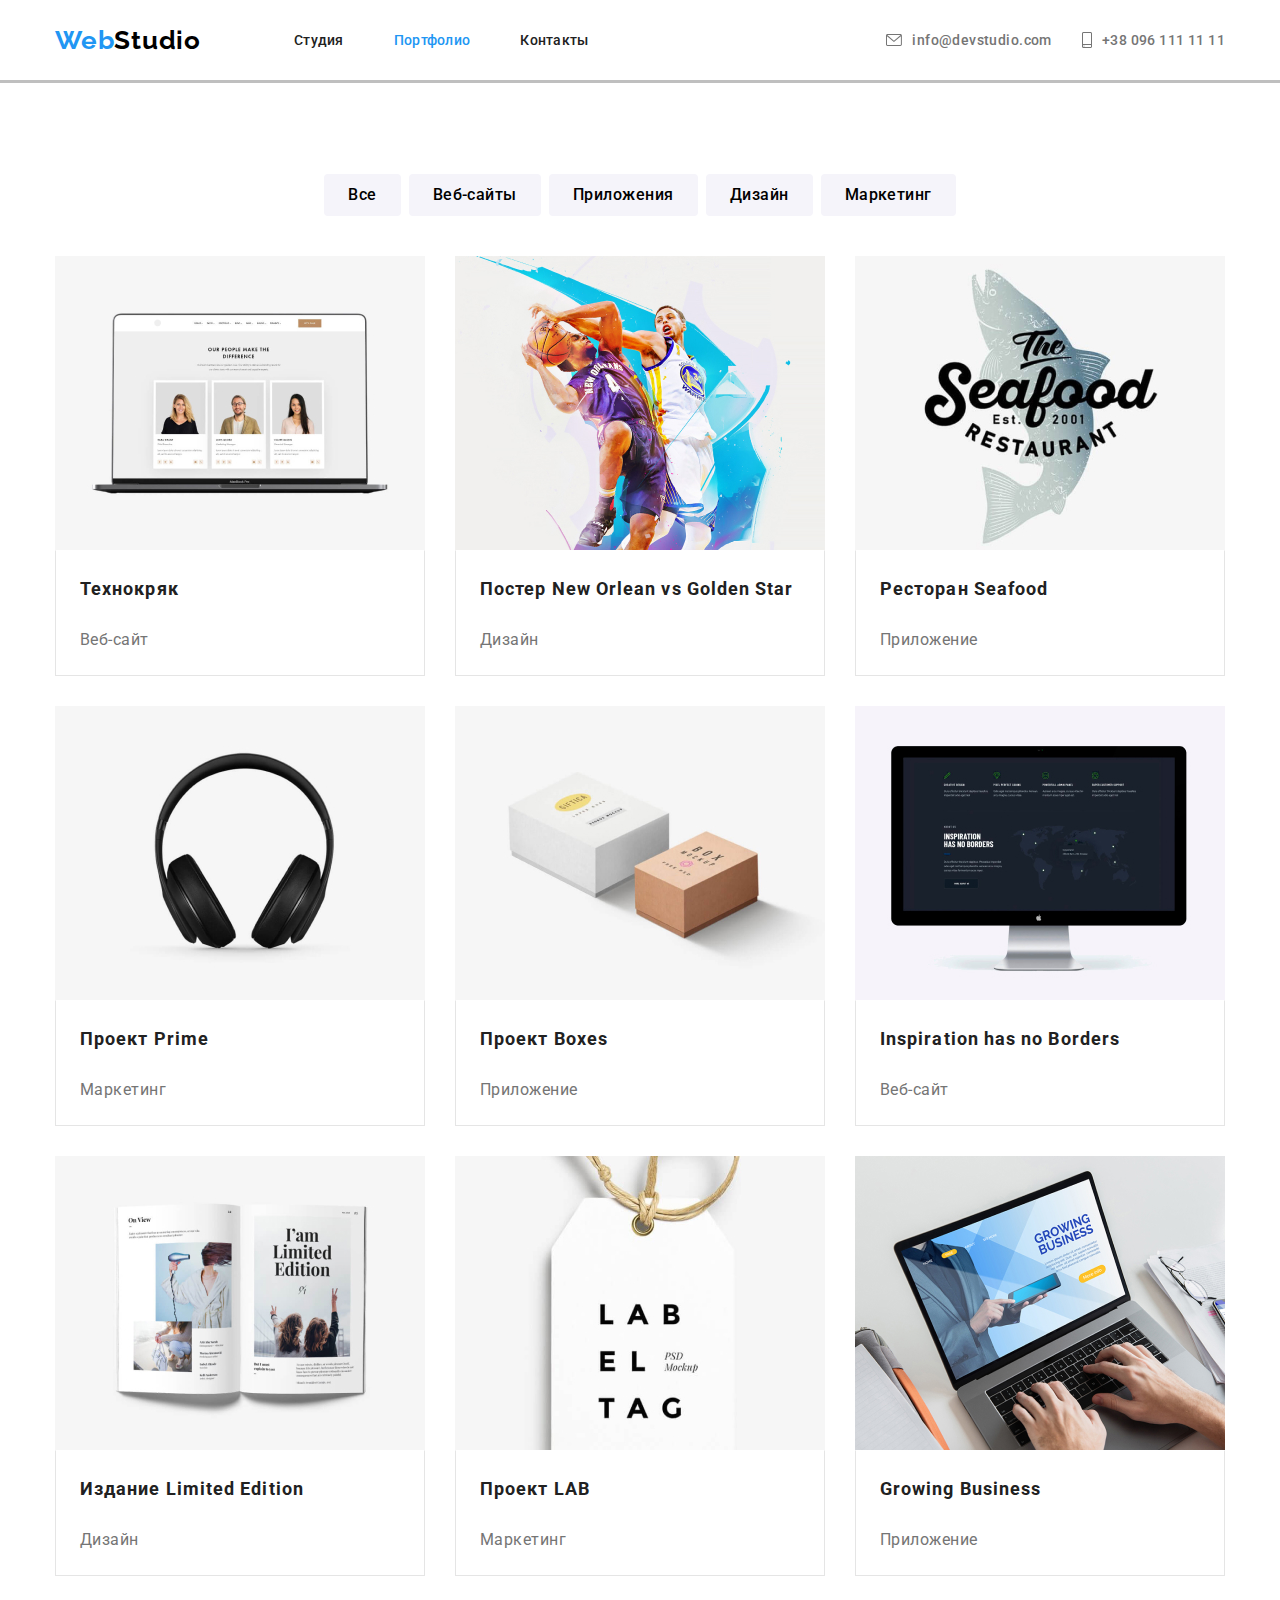
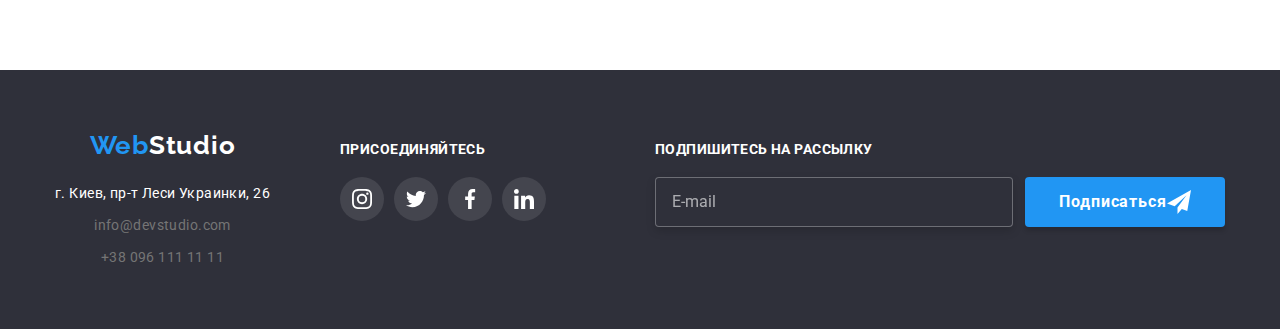
==== commit 6e45a1ea: "last" ====
--- a/portfolio.html
+++ b/portfolio.html
@@ -53,7 +53,7 @@
         <!-- хидер конец-->
       </header>
       <header class="page-header page-header--mobile">
-      
+  
         <div class="container container--center container--mobile-padding">
           <nav class="mobile-nav">
       
@@ -76,48 +76,50 @@
       
                 <ul class="nav__list">
                   <li class="nav__item">
-                    <a class="nav__link " href="./index.html">Студия</a>
+                    <a class="nav__link" href="./index.html">Студия</a>
                   </li>
                   <li class="nav__item"><a class="nav__link nav__link--active" href="./portfolio.html">Портфолио</a></li>
                   <li class="nav__item"><a class="nav__link" href="#">Контакты</a></li>
                 </ul>
               </nav>
-              <ul class="address__list">
-                <li class="address__item ">
-                  <a class="address__link address__link--mail-style" href="">
-                    <svg class="icon icon--mail" viewbox="0 0 16 12">
-                      <use href="./img/icons/icons-main-opt.svg#icon-mail"></use>
-                    </svg>
-                    info@devstudio.com
-                  </a>
-                </li>
-                <li class="address__item ">
-                  <a class="address__link address__link--tel-style" href="">
-                    <svg class="icon icon--tel" viewbox="0 0 10 16">
-                      <use href="./img/icons/icons-main-opt.svg#icon-smartphone"></use>
-                    </svg>
-                    +38 096 111 11 11
-                  </a>
-                </li>
-              </ul>
-              <ul class="social">
-                <li class="social__item">
-                  <a href="" class="social__link">
-                    <span class="social__text">Instagram</span></a>
-                </li>
-                <li class="social__item">
-                  <a href="" class="social__link">
-                    <span class="social__text">Twitter</span></a>
-                </li>
-                <li class="social__item">
-                  <a href="" class="social__link">
-                    <span class="social__text">Facebook</span></a>
-                </li>
-                <li class="social__item">
-                  <a href="" class="social__link">
-                    <span class="social__text">LinkedIn</span></a>
-                </li>
-              </ul>
+              <div class="mobile-menu__container">
+                <ul class="address__list">
+                  <li class="address__item ">
+                    <a class="address__link address__link--mail-style" href="">
+                      <svg class="icon icon--mail" viewbox="0 0 16 12">
+                        <use href="./img/icons/icons-main-opt.svg#icon-mail"></use>
+                      </svg>
+                      info@devstudio.com
+                    </a>
+                  </li>
+                  <li class="address__item ">
+                    <a class="address__link address__link--tel-style" href="">
+                      <svg class="icon icon--tel" viewbox="0 0 10 16">
+                        <use href="./img/icons/icons-main-opt.svg#icon-smartphone"></use>
+                      </svg>
+                      +38 096 111 11 11
+                    </a>
+                  </li>
+                </ul>
+                <ul class="social">
+                  <li class="social__item">
+                    <a href="" class="social__link">
+                      <span class="social__text">Instagram</span></a>
+                  </li>
+                  <li class="social__item">
+                    <a href="" class="social__link">
+                      <span class="social__text">Twitter</span></a>
+                  </li>
+                  <li class="social__item">
+                    <a href="" class="social__link">
+                      <span class="social__text">Facebook</span></a>
+                  </li>
+                  <li class="social__item">
+                    <a href="" class="social__link">
+                      <span class="social__text">LinkedIn</span></a>
+                  </li>
+                </ul>
+              </div>
             </div>
           </nav>
       
@@ -164,11 +166,11 @@
                     цифрового шпионажа и атак на защищённые сервера конкурентов.
                   </p>
                 </div>
-                <picture>
+                <!-- <picture>
                   <source srcset="img/portfolio/img1@2x.jpg" media="(min-width: 1200px)" />
-                  <source srcset="img/portfolio/img1.jpg" media="(min-width: 768px)" />
-                  <img class="img" width="370" alt="Технокряк" src="img/portfolio/img1.jpg" />
-                </picture>
+                  <source srcset="img/portfolio/img1.jpg, img/portfolio/img1@2x.jpg" /> -->
+                  <img class="img" width="370"  srcset="./img/portfolio/img1.jpg 1x, ./img/portfolio/img1@2x.jpg 2x" alt="Технокряк" src="./img/portfolio/img1.jpg" />
+                <!-- </picture> -->
                 <!-- <img class="img" src="img/portfolio/img1.jpg" alt="Технокряк" width="370" /> -->
               </div>
               <div class="title-port">
@@ -192,11 +194,14 @@
                     цифрового шпионажа и атак на защищённые сервера конкурентов.
                   </p>
                 </div>
-                <picture>
+                <!-- <picture>
                   <source srcset="img/portfolio/img2@2x.jpg" media="(min-width: 1200px)" />
                   <source srcset="img/portfolio/img2.jpg" media="(min-width: 768px)" />
                   <img class="img" width="370" alt="Технокряк" src="img/portfolio/img2.jpg" />
-                </picture>              </div>
+                </picture>               -->
+                <img class="img" width="370"  srcset="./img/portfolio/img2.jpg 1x, ./img/portfolio/img2@2x.jpg 2x" alt="Технокряк" src="./img/portfolio/img2.jpg" />
+
+              </div>
               <div class="title-port">
                 <h3>Постер New Orlean vs Golden Star</h3>
                 <span>Дизайн</span>
@@ -215,11 +220,14 @@
                     цифрового шпионажа и атак на защищённые сервера конкурентов.
                   </p>
                 </div>
-                <picture>
+                <!-- <picture>
                   <source srcset="img/portfolio/img3@2x.jpg" media="(min-width: 1200px)" />
                   <source srcset="img/portfolio/img3.jpg" media="(min-width: 768px)" />
                   <img class="img" width="370" alt="Технокряк" src="img/portfolio/img3.jpg" />
-                </picture>              </div>
+                </picture>           -->
+                <img class="img" width="370"  srcset="./img/portfolio/img3.jpg 1x, ./img/portfolio/img3@2x.jpg 2x" alt="Технокряк" src="./img/portfolio/img3.jpg" />
+
+                  </div>
               <div class="title-port">
                 <h3>Ресторан Seafood</h3>
                 <span>Приложение</span>
@@ -237,11 +245,14 @@
                     цифрового шпионажа и атак на защищённые сервера конкурентов.
                   </p>
                 </div>
-                <picture>
+                <!-- <picture>
                   <source srcset="img/portfolio/img4@2x.jpg" media="(min-width: 1200px)" />
                   <source srcset="img/portfolio/img4.jpg" media="(min-width: 768px)" />
                   <img class="img" width="370" alt="Технокряк" src="img/portfolio/img4.jpg" />
-                </picture>              </div>
+                </picture>         -->
+                <img class="img" width="370"  srcset="./img/portfolio/img4.jpg 1x, ./img/portfolio/img4@2x.jpg 2x" alt="Технокряк" src="./img/portfolio/img4.jpg" />
+
+                    </div>
               <div class="title-port">
                 <h3>Проект Prime</h3>
                 <span>Маркетинг</span>
@@ -259,11 +270,14 @@
                     цифрового шпионажа и атак на защищённые сервера конкурентов.
                   </p>
                 </div>
-                <picture>
+                <!-- <picture>
                   <source srcset="img/portfolio/img5@2x.jpg" media="(min-width: 1200px)" />
                   <source srcset="img/portfolio/img5.jpg" media="(min-width: 768px)" />
                   <img class="img" width="370" alt="Технокряк" src="img/portfolio/img5.jpg" />
-                </picture>              </div>
+                </picture>         -->
+                <img class="img" width="370"  srcset="./img/portfolio/img5.jpg 1x, ./img/portfolio/img5@2x.jpg 2x" alt="Технокряк" src="./img/portfolio/img5.jpg" />
+
+                    </div>
               <div class="title-port">
                 <h3>Проект Boxes</h3>
                 <span>Приложение</span>
@@ -281,11 +295,14 @@
                     цифрового шпионажа и атак на защищённые сервера конкурентов.
                   </p>
                 </div>
-                <picture>
+                <!-- <picture>
                   <source srcset="img/portfolio/img6@2x.jpg" media="(min-width: 1200px)" />
                   <source srcset="img/portfolio/img6.jpg" media="(min-width: 768px)" />
                   <img class="img" width="370" alt="Технокряк" src="img/portfolio/img6.jpg" />
-                </picture>              </div>
+                </picture>            -->
+                <img class="img" width="370"  srcset="./img/portfolio/img6.jpg 1x, ./img/portfolio/img6@2x.jpg 2x" alt="Технокряк" src="./img/portfolio/img6.jpg" />
+
+                 </div>
               <div class="title-port">
                 <h3>Inspiration has no Borders</h3>
                 <span>Веб-сайт</span>
@@ -303,11 +320,14 @@
                     цифрового шпионажа и атак на защищённые сервера конкурентов.
                   </p>
                 </div>
-                <picture>
+                <!-- <picture>
                   <source srcset="img/portfolio/img7@2x.jpg" media="(min-width: 1200px)" />
                   <source srcset="img/portfolio/img7.jpg" media="(min-width: 768px)" />
                   <img class="img" width="370" alt="Технокряк" src="img/portfolio/img7.jpg" />
-                </picture>              </div>
+                </picture>              -->
+                <img class="img" width="370"  srcset="./img/portfolio/img7.jpg 1x, ./img/portfolio/img7@2x.jpg 2x" alt="Технокряк" src="./img/portfolio/img7.jpg" />
+
+               </div>
               <div class="title-port">
                 <h3>Издание Limited Edition</h3>
                 <span>Дизайн</span>
@@ -325,11 +345,14 @@
                     цифрового шпионажа и атак на защищённые сервера конкурентов.
                   </p>
                 </div>
-                <picture>
+                <!-- <picture>
                   <source srcset="img/portfolio/img8@2x.jpg" media="(min-width: 1200px)" />
                   <source srcset="img/portfolio/img8.jpg" media="(min-width: 768px)" />
                   <img class="img" width="370" alt="Технокряк" src="img/portfolio/img8.jpg" />
-                </picture>              </div>
+                </picture>              -->
+                <img class="img" width="370"  srcset="./img/portfolio/img8.jpg 1x, ./img/portfolio/img8@2x.jpg 2x" alt="Технокряк" src="./img/portfolio/img8.jpg" />
+
+               </div>
               <div class="title-port">
                 <h3>Проект LAB</h3>
                 <span>Маркетинг</span>
@@ -347,11 +370,14 @@
                     цифрового шпионажа и атак на защищённые сервера конкурентов.
                   </p>
                 </div>
-                <picture>
+                <!-- <picture>
                   <source srcset="img/portfolio/img9@2x.jpg" media="(min-width: 1200px)" />
                   <source srcset="img/portfolio/img9.jpg" media="(min-width: 768px)" />
                   <img class="img" width="370" alt="Технокряк" src="img/portfolio/img9.jpg" />
-                </picture>              </div>
+                </picture>              -->
+                <img class="img" width="370"  srcset="./img/portfolio/img9.jpg 1x, ./img/portfolio/img9@2x.jpg 2x" alt="Технокряк" src="./img/portfolio/img9.jpg" />
+
+               </div>
               <div class="title-port">
                 <h3>Growing Business</h3>
                 <span>Приложение</span>
@@ -423,10 +449,11 @@
           </ul>
         </div>
       </div>
-  
+      <div class="spam-container">
+        <h3 class="spam-container__title">Подпишитесь на рассылку</h3>
+
       <form class="form" action="" name="subscribe-form">
         <label class="form__label">
-          <h3 class="form__title">Подпишитесь на рассылку</h3>
           <input class="form__input" type="email" placeholder="E-mail">
         </label>
         <button class="button" type="submit"><span class="button-text">Подписаться</span>
@@ -435,10 +462,11 @@
           </svg>
         </button>
       </form>
+      </div>
     </div>
-  
-  
-  
+
+
+
     <!-- футер конец-->
   </footer>
 <script src="./script/mobile-menu.js"></script>
--- a/css/main.min.css
+++ b/css/main.min.css
@@ -1,2 +1,2 @@
-.mobile-menu:active .body{overflow:hidden}.container--center{display:-webkit-box;display:-ms-flexbox;display:flex}.page-header{margin:0 auto;-webkit-box-shadow:0px 3px 0px 0px rgba(0,0,0,0.25);box-shadow:0px 3px 0px 0px rgba(0,0,0,0.25)}@media (max-width: 767px){.page-header .container--mobile-padding{padding-top:10px;padding-bottom:10px}}.page-header--mobile{display:none}@media (max-width: 767px){.page-header--mobile{display:block}}.page-header--tablet{display:none;-webkit-box-shadow:0px 3px 0px 0px rgba(0,0,0,0.25);box-shadow:0px 3px 0px 0px rgba(0,0,0,0.25)}@media (min-width: 768px){.page-header--tablet{display:block}}.page-header--tablet .address__list{margin-left:auto}@media (min-width: 767px){.page-header--tablet .address__list{margin-left:auto;padding:21px 0}.page-header--tablet .address__list .address__item{display:-webkit-box;display:-ms-flexbox;display:flex}.page-header--tablet .address__list .address__item:not(:last-child){margin-bottom:10px}}@media (min-width: 1200px){.page-header--tablet .address__list{display:-webkit-box;display:-ms-flexbox;display:flex;-webkit-box-pack:center;-ms-flex-pack:center;justify-content:center;-webkit-box-align:center;-ms-flex-align:center;align-items:center}.page-header--tablet .address__list .address__item:not(:last-child){margin-bottom:0px}.page-header--tablet .address__list .address__item:not(:first-child){margin-left:30px}.page-header--tablet .address__list .address__link{font-size:14px;line-height:16px;letter-spacing:0.03em;display:-webkit-box;display:-ms-flexbox;display:flex;-webkit-box-pack:center;-ms-flex-pack:center;justify-content:center;-webkit-box-align:center;-ms-flex-align:center;align-items:center}}.page-header--tablet .icon{margin-right:10px;fill:currentColor}.page-header--tablet .icon--mail{width:16px;height:12px}.page-header--tablet .icon--tel{width:10px;height:16px}.page-header--tablet .address__link{color:#757575;font-family:Roboto;font-style:normal;font-weight:500;font-size:12px;line-height:14px;letter-spacing:0.03em;color:#757575;-webkit-transition:color 250ms cubic-bezier(0.4, 0, 0.2, 1);transition:color 250ms cubic-bezier(0.4, 0, 0.2, 1)}.page-header--tablet .address__link:hover>.icon,.page-header--tablet .address__link:focus>.icon,.page-header--tablet .address__link:hover{color:#2196f3;fill:#2196f3}.page-header--tablet .nav{height:80px;display:-webkit-box;display:-ms-flexbox;display:flex;-webkit-box-align:center;-ms-flex-align:center;align-items:center}.page-header--tablet .nav .nav__list{-webkit-box-align:center;-ms-flex-align:center;align-items:center;display:-webkit-box;display:-ms-flexbox;display:flex;margin-left:88px}@media (min-width: 1200px){.page-header--tablet .nav .nav__list{margin-left:93px}}.page-header--tablet .nav .nav__item{position:relative;display:-webkit-box;display:-ms-flexbox;display:flex;-webkit-box-align:center;-ms-flex-align:center;align-items:center;height:80px}.page-header--tablet .nav .nav__item:not(:first-child){margin-left:50px}.page-header--tablet .nav .nav__logo--padding{padding:24px 0}.page-header--tablet .nav .nav__link{padding:32px 0;font-family:Roboto;font-style:normal;font-weight:500;font-size:14px;line-height:16px;letter-spacing:0.02em;color:inherit;-webkit-transition:color 250ms cubic-bezier(0.4, 0, 0.2, 1);transition:color 250ms cubic-bezier(0.4, 0, 0.2, 1)}.page-header--tablet .nav .nav__link--active{color:#2196f3}.page-header--tablet .nav .nav__link--active--active::before{position:absolute;top:calc(100% - 4px);content:'';width:100%;height:4px;border-radius:4px;background-color:#2196f3}.page-header--tablet .nav .nav__link:hover,.page-header--tablet .nav .nav__link:focus{color:#2196f3}@media (min-width: 480px){.page-header{width:480px}}@media (min-width: 768px){.page-header{width:768px}}@media (min-width: 1200px){.page-header{width:1200px}}.page-header .mobile-nav{position:relative;display:-webkit-box;display:-ms-flexbox;display:flex;width:100%}.page-header .mobile-nav .mobile-nav__button{height:40px;margin-left:auto;border:none;background:none;padding:0}.page-header .mobile-nav .mobile-nav__icon{width:40px;height:40px}.page-header .mobile-nav .mobile-nav__icon:hover{fill:#2196f3;cursor:pointer}.page-header .mobile-nav .mobile-nav__logo{display:-webkit-box;display:-ms-flexbox;display:flex;-webkit-box-align:center;-ms-flex-align:center;align-items:center;color:#000;font-family:Raleway;font-style:normal;font-weight:bold;font-size:24px;line-height:28px;letter-spacing:0.03em}.page-header .mobile-nav .mobile-nav__logo--web-color{color:#2196f3}.page-header .mobile-nav .mobile-nav__logo--color{color:#fff}.page-header .nav__logo{margin-bottom:0}.page-header .mobile-menu.is-open{position:fixed;visibility:visible;z-index:1}.page-header .mobile-menu{position:fixed;padding:40px;height:796px;margin:0 auto;left:0;top:0;bottom:0;right:0;padding-top:0;padding-right:0;background-color:#fff;visibility:hidden}.page-header .mobile-menu .social{display:-webkit-box;display:-ms-flexbox;display:flex;-webkit-box-orient:horizontal;-webkit-box-direction:normal;-ms-flex-direction:row;flex-direction:row;position:relative;bottom:0;margin-top:auto}.page-header .mobile-menu .social .social__link{font-size:18px;line-height:22px;letter-spacing:0.02em;color:#2196f3}.page-header .mobile-menu .social .social__item:not(:first-child){padding-left:10px}.page-header .mobile-menu .social .social__item:not(:last-child){border-right:solid 1px rgba(33,33,33,0.2);padding-right:10px}@media (max-width: 450px){.page-header .mobile-menu{width:100%}}@media (min-width: 451px){.page-header .mobile-menu{width:482px}}.page-header .mobile-menu .mobile-menu__button-close{border:none;background:#fff;margin-left:auto;height:40px;display:-webkit-box;display:-ms-flexbox;display:flex;padding:10px 15px}.page-header .mobile-menu .mobile-menu__button-close:hover,.page-header .mobile-menu .mobile-menu__button-close:focus{fill:#2196f3}.page-header .mobile-menu__svg{width:40px;height:40px}.page-header .mobile-menu .nav .nav__list{-webkit-box-align:start;-ms-flex-align:start;align-items:flex-start;display:-webkit-box;display:-ms-flexbox;display:flex;-webkit-box-orient:vertical;-webkit-box-direction:normal;-ms-flex-direction:column;flex-direction:column;margin-bottom:302px}.page-header .mobile-menu .nav .nav__item:not(:last-child){margin-bottom:36px}.page-header .mobile-menu .nav .nav__link{font-family:Roboto;font-style:normal;font-weight:500;font-size:40px;line-height:47px;letter-spacing:0.02em;color:inherit;-webkit-transition:color 250ms cubic-bezier(0.4, 0, 0.2, 1);transition:color 250ms cubic-bezier(0.4, 0, 0.2, 1)}.page-header .mobile-menu .nav .nav__link--active{color:#2196f3}.page-header .mobile-menu .nav .nav__link--active--active::before{content:'';width:100%;height:4px;border-radius:4px;background-color:#2196f3}.page-header .mobile-menu .nav .nav__link:hover,.page-header .mobile-menu .nav .nav__link:focus{color:#2196f3}.page-header .mobile-menu .address__list{display:-webkit-box;display:-ms-flexbox;display:flex;-webkit-box-orient:vertical;-webkit-box-direction:reverse;-ms-flex-direction:column-reverse;flex-direction:column-reverse;margin-bottom:64px}.page-header .mobile-menu .address__list .address__item:not(:first-child){margin-bottom:32px}.page-header .mobile-menu .address__list .address__link--tel-style{font-weight:500;font-size:34px;line-height:40px;letter-spacing:0.02em;color:#2196f3}.page-header .mobile-menu .address__list .address__link--mail-style{font-weight:500;font-size:24px;line-height:28px;letter-spacing:0.02em;color:#757575}.page-header .mobile-menu .address__list .address__link{font-family:Roboto;-webkit-transition:color 250ms cubic-bezier(0.4, 0, 0.2, 1);transition:color 250ms cubic-bezier(0.4, 0, 0.2, 1)}.page-header .mobile-menu .address__list .address__link:hover>.icon,.page-header .mobile-menu .address__list .address__link:focus>.icon,.page-header .mobile-menu .address__list .address__link:hover{color:#2196f3;fill:#2196f3}.page-header .mobile-menu .address__list .address__link .icon{display:none;fill:currentColor}@media (min-width: 480px){.page-header .mobile-menu .address__list .address__link .icon--mail{width:14px;height:10px}}@media (min-width: 1200px){.page-header .mobile-menu .address__list .address__link .icon--mail{width:16px;height:12px}}@media (min-width: 480px){.page-header .mobile-menu .address__list .address__link .icon--tel{width:10px;height:14px}}@media (min-width: 1200px){.page-header .mobile-menu .address__list .address__link .icon--tel{width:10px;height:16px}}.backdrop{overflow-y:hidden;position:fixed;top:0;left:0;width:100%;height:100%;background:rgba(150,145,145,0.2);z-index:3;opacity:1;-webkit-transition:opacity 250ms cubic-bezier(0.165, 0.84, 0.44, 1);transition:opacity 250ms cubic-bezier(0.165, 0.84, 0.44, 1)}.modal{position:relative;top:50%;left:50%;-webkit-transform:translate(-50%, -50%);transform:translate(-50%, -50%);width:450px;height:609px;background:#ffffff;-webkit-box-shadow:0px 1px 3px rgba(0,0,0,0.12),0px 1px 1px rgba(0,0,0,0.14),0px 2px 1px rgba(0,0,0,0.2);box-shadow:0px 1px 3px rgba(0,0,0,0.12),0px 1px 1px rgba(0,0,0,0.14),0px 2px 1px rgba(0,0,0,0.2);border-radius:4px}.modal .modal__container{padding:40px}.modal .button--modal-style{display:-webkit-box;display:-ms-flexbox;display:flex;position:absolute;left:calc(100% - 38px);margin-right:8px;display:block;margin-left:auto;width:30px;height:30px;margin-top:8px;border:1px solid rgba(197,46,66,0.1);border-radius:50%;cursor:pointer;-webkit-box-shadow:0px 2px 4px 1px rgba(47,48,58,0.4);box-shadow:0px 2px 4px 1px rgba(47,48,58,0.4);-webkit-transition:-webkit-box-shadow 250ms cubic-bezier(0.165, 0.84, 0.44, 1);transition:-webkit-box-shadow 250ms cubic-bezier(0.165, 0.84, 0.44, 1);transition:box-shadow 250ms cubic-bezier(0.165, 0.84, 0.44, 1);transition:box-shadow 250ms cubic-bezier(0.165, 0.84, 0.44, 1), -webkit-box-shadow 250ms cubic-bezier(0.165, 0.84, 0.44, 1)}.modal .button--modal-style:hover{-webkit-box-shadow:none;box-shadow:none}.modal .button:hover,.modal .button:focus{background-color:#fff;color:#2196f3}.modal .button .button__svg{width:18px;height:18px}.modal .button--submit-style{position:relative;right:-50%;-webkit-transform:translateX(-50%);transform:translateX(-50%);min-width:200px;height:50px;border-radius:4px;background-color:#2196f3;-webkit-box-shadow:0px 4px 4px rgba(0,0,0,0.15);box-shadow:0px 4px 4px rgba(0,0,0,0.15);font-weight:bold;font-size:16px;line-height:30px;text-align:center;letter-spacing:0.06em;color:#fff;border-color:transparent;-webkit-transition:background-color 250ms cubic-bezier(0.4, 0, 0.2, 1);transition:background-color 250ms cubic-bezier(0.4, 0, 0.2, 1)}.modal .button .button__svg{display:-webkit-box;display:-ms-flexbox;display:flex;-webkit-box-align:center;-ms-flex-align:center;align-items:center}.modal .button .button--modal-style{position:fixed;width:30px;height:30px;border:1px solid rgba(0,0,0,0.1);border-radius:50%;cursor:pointer;-webkit-box-shadow:0px 2px 4px 1px rgba(47,48,58,0.4);box-shadow:0px 2px 4px 1px rgba(47,48,58,0.4);-webkit-transition:-webkit-box-shadow 250ms cubic-bezier(0.165, 0.84, 0.44, 1);transition:-webkit-box-shadow 250ms cubic-bezier(0.165, 0.84, 0.44, 1);transition:box-shadow 250ms cubic-bezier(0.165, 0.84, 0.44, 1);transition:box-shadow 250ms cubic-bezier(0.165, 0.84, 0.44, 1), -webkit-box-shadow 250ms cubic-bezier(0.165, 0.84, 0.44, 1)}.modal .button .button--modal-style:hover{-webkit-box-shadow:none;box-shadow:none}.modal__title{font-weight:bold;font-size:20px;line-height:23px;text-align:center;letter-spacing:0.03em;margin-bottom:12px;color:#212121}.modal-form__checkbox--one,.modal-form__checkbox--two{height:15px;position:absolute;top:50%;left:-12px;-webkit-transform:translateY(-50%);transform:translateY(-50%)}.modal-form__checkbox--two{visibility:hidden}.modal-form__input:checked+.modal-form__checkbox--two{visibility:visible}.modal-form__input:checked+.modal-form__checkbox--two+.modal-form__checkbox--one{visibility:hidden}.modal-form__label{position:relative;display:block;margin-bottom:10px}.modal-form__label--margin{margin-bottom:30px}.modal-form__label:focus-within .modal-form__container{fill:#2196f3}.modal-form__label:focus-within .modal-form__input{outline-color:#2196f3}.modal-form__label--text-style textarea::-webkit-input-placeholder{font-size:14px;line-height:16px;letter-spacing:0.01em;color:rgba(117,117,117,0.5)}.modal-form__label--text-style textarea:-ms-input-placeholder{font-size:14px;line-height:16px;letter-spacing:0.01em;color:rgba(117,117,117,0.5)}.modal-form__label--text-style textarea::-ms-input-placeholder{font-size:14px;line-height:16px;letter-spacing:0.01em;color:rgba(117,117,117,0.5)}.modal-form__label--text-style textarea::placeholder{font-size:14px;line-height:16px;letter-spacing:0.01em;color:rgba(117,117,117,0.5)}.modal-form__label .modal-form__input{height:40px;border:1px solid rgba(33,33,33,0.2);border-radius:4px;min-width:370px;padding-left:42px;-webkit-transition:outline-color 250ms cubic-bezier(0.4, 0, 0.2, 1);transition:outline-color 250ms cubic-bezier(0.4, 0, 0.2, 1)}.modal-form__label .modal-form__container{position:relative;margin-top:4px}.modal-form__label .modal-form__icon{position:absolute;width:18px;height:18px;top:50%;left:12px;-webkit-transform:translateY(-50%);transform:translateY(-50%);-webkit-transition:fill 250ms cubic-bezier(0.4, 0, 0.2, 1);transition:fill 250ms cubic-bezier(0.4, 0, 0.2, 1)}.modal-form__label .modal-form__icon--checkbox{width:16px;height:15px;-webkit-transition:fill 250ms cubic-bezier(0.4, 0, 0.2, 1);transition:fill 250ms cubic-bezier(0.4, 0, 0.2, 1)}.modal-form__label .modal-form__textarea{height:120px;resize:none;min-width:370px;border-color:#2196f3;border:1px solid rgba(33,33,33,0.2);-webkit-box-sizing:border-box;box-sizing:border-box;border-radius:4px;padding:12px 16px;margin-top:4px;outline-color:none;-webkit-transition:outline-color 250ms cubic-bezier(0.4, 0, 0.2, 1);transition:outline-color 250ms cubic-bezier(0.4, 0, 0.2, 1)}.modal-form__label .modal-form__textarea:focus{outline-color:#2196f3;border-color:#2196f3}.modal-form__label .modal-form__text{font-weight:400;font-size:12px;line-height:14px;letter-spacing:0.03em}.modal-form__label .modal-form__text--checkbox{font-size:12px;line-height:14px;letter-spacing:0.03em;padding-left:24px;color:#757575}.modal-form__label .modal-form__link{text-decoration:underline}.is-hidden{opacity:0;pointer-events:none;visibility:hidden;-webkit-transition:opacity 250ms cubic-bezier(0.165, 0.84, 0.44, 1);transition:opacity 250ms cubic-bezier(0.165, 0.84, 0.44, 1)}.container--block-direction{padding:118px 60px !important;display:-webkit-box;display:-ms-flexbox;display:flex;-webkit-box-orient:vertical;-webkit-box-direction:normal;-ms-flex-direction:column;flex-direction:column;-webkit-box-align:center;-ms-flex-align:center;align-items:center}.hero{width:100%;background-color:#2f303a;background-repeat:no-repeat;background-size:cover}@media (max-width: 767px){.hero{background:-webkit-gradient(linear, left top, left bottom, from(rgba(47,48,58,0.4)), to(rgba(0,0,0,0.5))),url(../img/index/hero480.jpg);background:linear-gradient(rgba(47,48,58,0.4), rgba(0,0,0,0.5)),url(../img/index/hero480.jpg)}}@media (max-width: 767px) and (min-device-pixel-ratio: 2), (max-width: 767px) and (-webkit-min-device-pixel-ratio: 2), (max-width: 767px) and (min-resolution: 192dpi), (max-width: 767px) and (min-resolution: 2dppx){.hero .hero{background-image:url("../img/index/hero480@2x.jpg")}}@media (max-width: 1199px){.hero{background:-webkit-gradient(linear, left top, left bottom, from(rgba(47,48,58,0.4)), to(rgba(0,0,0,0.5))),url(../img/index/hero768.jpg);background:linear-gradient(rgba(47,48,58,0.4), rgba(0,0,0,0.5)),url(../img/index/hero768.jpg)}}@media (max-width: 1199px) and (min-device-pixel-ratio: 2), (max-width: 1199px) and (-webkit-min-device-pixel-ratio: 2), (max-width: 1199px) and (min-resolution: 192dpi), (max-width: 1199px) and (min-resolution: 2dppx){.hero .hero{background-image:url("../img/index/hero720@2x.jpg")}}@media (min-width: 1200px){.hero{background:-webkit-gradient(linear, left top, left bottom, from(rgba(47,48,58,0.4)), to(rgba(0,0,0,0.5))),url(../img/index/hero1600.jpg);background:linear-gradient(rgba(47,48,58,0.4), rgba(0,0,0,0.5)),url(../img/index/hero1600.jpg)}}@media (min-width: 1200px) and (min-device-pixel-ratio: 2), (min-width: 1200px) and (-webkit-min-device-pixel-ratio: 2), (min-width: 1200px) and (min-resolution: 192dpi), (min-width: 1200px) and (min-resolution: 2dppx){.hero .hero{background-image:url("../img/index/hero1600@2x.jpg")}}.hero .hero__title{max-width:360px;font-weight:900;text-align:center;letter-spacing:0.06em;text-transform:uppercase;color:#fff}@media (min-width: 768px){.hero .hero__title{font-size:26px;line-height:42px}}@media (min-width: 1200px){.hero .hero__title{font-size:44px;line-height:60px}}.hero .hero__button{min-width:200px;height:50px;-webkit-box-align:center;-ms-flex-align:center;align-items:center;background-color:#2196f3;-webkit-box-shadow:0px 4px 4px rgba(0,0,0,0.15);box-shadow:0px 4px 4px rgba(0,0,0,0.15);border-radius:4px;cursor:pointer;font-weight:bold;font-size:16px;line-height:30px;align-items:center;text-align:center;letter-spacing:0.06em;color:#fff;border-color:transparent;-webkit-transition:background-color 250ms cubic-bezier(0.4, 0, 0.2, 1);transition:background-color 250ms cubic-bezier(0.4, 0, 0.2, 1)}.hero .hero__button:hover,.hero .hero__button:focus{background-color:#fff;color:#2196f3}.our-clients{display:-webkit-box;display:-ms-flexbox;display:flex;-ms-flex-wrap:wrap;flex-wrap:wrap}@media (min-width: 768px){.our-clients{margin-bottom:60px}}@media (min-width: 1200px){.our-clients{margin-bottom:0;-ms-flex-wrap:nowrap;flex-wrap:nowrap}}@media (max-width: 768px){.our-clients .our-clients__item:not(:nth-child(2n+2)){margin-right:30px;width:calc((100% - 31px) / 2)}.our-clients .our-clients__item:not(:nth-child(n+5)){margin-bottom:30px}}@media (min-width: 768px){.our-clients .our-clients__item{width:calc((100% - 60px) / 3)}.our-clients .our-clients__item:not(:nth-child(3n+3)){margin-right:30px}.our-clients .our-clients__item:not(:nth-child(n+3)){margin-bottom:30px}}@media (min-width: 1200px){.our-clients .our-clients__item{width:100%;margin-bottom:0}.our-clients .our-clients__item:not(:last-child){margin-right:30px}}.our-clients .our-clients__icon{width:106px;height:60px;fill:#afb1b8}.our-clients .our-clients__icon .icon__prop{-webkit-transition:fill 450ms cubic-bezier(0.4, 0, 0.2, 1);transition:fill 450ms cubic-bezier(0.4, 0, 0.2, 1)}.our-clients__link{margin:0;width:210px;height:92px;display:-webkit-box;display:-ms-flexbox;display:flex;-webkit-box-pack:center;-ms-flex-pack:center;justify-content:center;-webkit-box-align:center;-ms-flex-align:center;align-items:center;border:1px solid #afb1b8;border-radius:5px;-webkit-transition:border-color 250ms cubic-bezier(0.4, 0, 0.2, 1);transition:border-color 250ms cubic-bezier(0.4, 0, 0.2, 1)}@media (min-width: 768px){.our-clients__link{width:auto}}.our-clients__link:hover,.our-clients__link:focus{border-color:#2196f3}.our-clients__link:hover .icon__prop,.our-clients__link:focus .icon__prop{fill:#2196f3}.section--bg{background-color:#f5f4fa}@media (max-width: 767px){.our-team__item:not(:last-child){margin-bottom:30px}}@media (min-width: 768px){.our-team{display:-webkit-box;display:-ms-flexbox;display:flex;-ms-flex-wrap:wrap;flex-wrap:wrap}.our-team .our-team__item{width:calc((100% - 30px) / 2)}.our-team .our-team__item:not(:nth-child(2n+2)){margin-right:30px}.our-team .our-team__item:not(:nth-child(n+3)){margin-bottom:30px}}@media (min-width: 1200px){.our-team{display:-webkit-box;display:-ms-flexbox;display:flex}.our-team .our-team__item{width:calc((100% - 90px) / 4);margin-right:30px;margin-bottom:0 !important}}.our-team .our-team__item{-webkit-box-shadow:0px 4px 4px rgba(0,0,0,0.25);box-shadow:0px 4px 4px rgba(0,0,0,0.25);background-color:#fff}@media (min-width: 480px){.our-team .our-team__item__img{width:450px}}@media (min-width: 1200px){.our-team .our-team__item__img{width:100%;height:auto}}.our-team .our-team__item:last-child{margin-right:0px}.our-team .our-team__item .our-team__description{padding:30px 0 24px 0}.our-team .our-team__item .our-team__description h3{font-weight:500;font-size:16px;line-height:19px;text-align:center;letter-spacing:0.03em;margin-bottom:10px}.our-team .our-team__item .our-team__description p{font-size:16px;line-height:19px;text-align:center;letter-spacing:0.03em;color:#757575;margin-bottom:16px}.our-team .icon-block{display:-webkit-box;display:-ms-flexbox;display:flex;-webkit-box-pack:center;-ms-flex-pack:center;justify-content:center}.our-team .icon-block .icon__prop{fill:#afb1b8;-webkit-transition:fill 150ms cubic-bezier(0.4, 0, 0.2, 1);transition:fill 150ms cubic-bezier(0.4, 0, 0.2, 1)}.our-team .icon-block .icon-block__link{padding:12px;display:-webkit-box;display:-ms-flexbox;display:flex;background-color:none;border-radius:50%;-webkit-transition:background-color 250ms cubic-bezier(0.4, 0, 0.2, 1);transition:background-color 250ms cubic-bezier(0.4, 0, 0.2, 1)}.our-team .icon-block .icon-block__link:hover,.our-team .icon-block .icon-block__link:focus{background-color:#2196f3}.our-team .icon-block .icon-block__link .icon-block__icon{width:20px;height:20px}.our-team .icon-block .icon-block__link:hover .icon__prop,.our-team .icon-block .icon-block__link:focus .icon__prop{fill:#fff}a{text-decoration:none}.visually_hidden{position:absolute;width:1px;height:1px;margin:-1px;border:0;padding:0;clip:rect(0 0 0 0);overflow:hidden}img{display:block}img{max-width:100%;height:auto}h1,h2,h3,h4,h5,p{margin-top:0}ul{margin-top:0;list-style:none;padding:0;margin:0}.is-hidden{opacity:0;pointer-events:none;visibility:hidden;-webkit-transition:opacity 250ms cubic-bezier(0.165, 0.84, 0.44, 1);transition:opacity 250ms cubic-bezier(0.165, 0.84, 0.44, 1)}.container{margin:0 auto;padding-left:15px;padding-right:15px}@media (min-width: 480px){.container{width:480px}}@media (min-width: 768px){.container{width:768px}}@media (min-width: 1200px){.container{width:1200px}}.section{padding:60px 0}@media (min-width: 1200px){.section{padding:94px 0}}body{max-width:480px;margin:0 auto;color:#212121;font-family:Roboto, sans-serif}@media (min-width: 768px){body{max-width:768px}}@media (min-width: 1200px){body{max-width:1600px}}.section .section--null-bot-padding{padding:94px 0 0 0}.our-priority__container{display:-webkit-box;display:-ms-flexbox;display:flex;-webkit-box-pack:center;-ms-flex-pack:center;justify-content:center;padding:25px 0;margin-bottom:30px;background-color:#f5f4fa}.our-priority__title{display:-webkit-box;display:-ms-flexbox;display:flex;-webkit-box-pack:center;-ms-flex-pack:center;justify-content:center;font-weight:bold;font-size:14px;line-height:16px;letter-spacing:0.03em;text-transform:uppercase;margin-bottom:10px}.our-priority .our-priority__text{font-weight:normal;font-size:14px;line-height:24px;letter-spacing:0.03em;color:#757575}@media (min-width: 768px){.our-priority{display:-webkit-box;display:-ms-flexbox;display:flex;-ms-flex-wrap:wrap;flex-wrap:wrap}.our-priority .our-priority__item{width:calc((100% - 30px) / 2)}.our-priority .our-priority__item:not(:nth-child(2n+2)){margin-right:30px}.our-priority .our-priority__item:not(:nth-child(n+3)){margin-bottom:30px}}@media (min-width: 1200px){.our-priority{display:-webkit-box;display:-ms-flexbox;display:flex}.our-priority .our-priority__item{width:calc((100% - 90px) / 4);margin-bottom:0 !important}.our-priority .our-priority__item:not(:last-child){margin-right:30px}}.section.section--null-top-padding{padding-top:0px}.section__title{display:-webkit-box;display:-ms-flexbox;display:flex;-webkit-box-pack:center;-ms-flex-pack:center;justify-content:center;font-weight:bold;font-size:28px;line-height:33px;text-align:center;letter-spacing:0.03em;margin-bottom:30px}@media (min-width: 1200px){.section__title{font-size:36px;line-height:42px;margin-bottom:50px}}.section.section--display-none{display:none}@media (min-width: 1200px){.section.section--display-none{display:block}.section.section--display-none .what-we-do{display:-webkit-box;display:-ms-flexbox;display:flex}.section.section--display-none .what-we-do .what-we-do__item{position:relative}.section.section--display-none .what-we-do .what-we-do__item .what-we-do__container{position:relative;display:-webkit-box;display:-ms-flexbox;display:flex;-webkit-box-pack:center;-ms-flex-pack:center;justify-content:center}.section.section--display-none .what-we-do .what-we-do__item .what-we-do__img{position:inherit}.section.section--display-none .what-we-do .what-we-do__item:not(:last-child){margin-right:30px}.section.section--display-none .what-we-do .what-we-do__text{position:absolute;text-transform:uppercase;top:calc(100% - 42px);color:#fff;font-size:14px;line-height:16px;text-align:center;letter-spacing:0.03em}.section.section--display-none .what-we-do .what-we-do__title--properties{display:-webkit-box;display:-ms-flexbox;display:flex;position:absolute;top:calc(100% - 70px);width:100%;height:70px;background-color:#2f303a;opacity:80%}}.nav__logo{color:#000;font-family:Raleway;font-style:normal;font-weight:bold;font-size:26px;line-height:31px;letter-spacing:0.03em;margin-bottom:20px}.nav__logo--web-color{color:#2196f3}.nav__logo--color{color:#fff}@media (max-width: 479px){.footer{padding:60px 0;background-color:#2f303a}.footer .first-col{-webkit-box-orient:vertical;-webkit-box-direction:normal;-ms-flex-direction:column;flex-direction:column;display:-webkit-box;display:-ms-flexbox;display:flex;-webkit-box-align:center;-ms-flex-align:center;align-items:center}}@media (max-width: 479px) and (min-width: 768px){.footer .first-col{margin-right:165px}}@media (max-width: 479px){.footer .container--flex{padding:60px 15px !important}.footer .container--flex .second-col{display:-webkit-box;display:-ms-flexbox;display:flex;-webkit-box-orient:vertical;-webkit-box-direction:normal;-ms-flex-direction:column;flex-direction:column;-webkit-box-align:center;-ms-flex-align:center;align-items:center;margin:60px 0}.footer .container--flex .second-col__list{display:-webkit-box;display:-ms-flexbox;display:flex}.footer .container--flex .second-col .second-col__item{border-radius:44px;background:rgba(255,255,255,0.1)}.footer .container--flex .second-col .second-col__item:not(:last-child){margin-right:10px}.footer .container--flex .second-col .second-col__item .icon{width:20px;height:20px}.footer .container--flex .second-col .second-col__item .icon__prop{fill:#fff}.footer .container--flex .second-col .second-col__item .second-col:last-child{margin-right:0}.footer .container--flex .second-col .second-col__link{width:44px;height:44px;display:-webkit-box;display:-ms-flexbox;display:flex;-webkit-box-pack:center;-ms-flex-pack:center;justify-content:center;-webkit-box-align:center;-ms-flex-align:center;align-items:center;border-radius:44px;-webkit-transition:background-color 250ms cubic-bezier(0.4, 0, 0.2, 1);transition:background-color 250ms cubic-bezier(0.4, 0, 0.2, 1)}.footer .container--flex .second-col .second-col__link:hover,.footer .container--flex .second-col .second-col__link:focus{background-color:#2196f3}.footer .container--flex .second-col .second-col__title{font-style:normal;font-weight:bold;font-size:14px;line-height:16px;letter-spacing:0.03em;text-transform:uppercase;margin-bottom:20px;color:#ffffff}.footer .address{font-family:Roboto;font-style:normal;font-weight:normal;font-size:14px;line-height:24px;letter-spacing:0.03em;color:#fff}.footer .address__list{display:-webkit-box;display:-ms-flexbox;display:flex;-webkit-box-align:center;-ms-flex-align:center;align-items:center;-webkit-box-orient:vertical;-webkit-box-direction:normal;-ms-flex-direction:column;flex-direction:column}.footer .address .address__item:not(:last-child){margin-bottom:8px}.footer .address .address__link{letter-spacing:0.03em;color:#757575;-webkit-transition:color 250ms cubic-bezier(0.4, 0, 0.2, 1);transition:color 250ms cubic-bezier(0.4, 0, 0.2, 1)}.footer .address .address__link:hover,.footer .address .address__link:focus{color:#fff}.footer .form{display:-webkit-box;display:-ms-flexbox;display:flex;-ms-flex-wrap:wrap;flex-wrap:wrap;-webkit-box-pack:center;-ms-flex-pack:center;justify-content:center}.footer .form__input{width:100%}.footer .form__label{margin-bottom:20px}}@media (max-width: 479px) and (min-width: 768px){.footer .form{width:450px;margin-left:auto;margin-right:auto;display:-webkit-box;display:-ms-flexbox;display:flex;-webkit-box-orient:vertical;-webkit-box-direction:normal;-ms-flex-direction:column;flex-direction:column;-webkit-box-align:center;-ms-flex-align:center;align-items:center}}@media (max-width: 479px){.footer .form input::-webkit-input-placeholder{color:rgba(255,255,255,0.6)}.footer .form input:-ms-input-placeholder{color:rgba(255,255,255,0.6)}.footer .form input::-ms-input-placeholder{color:rgba(255,255,255,0.6)}.footer .form input::placeholder{color:rgba(255,255,255,0.6)}.footer .form__title{margin-bottom:20px;text-align:center;font-weight:bold;font-size:14px;line-height:16px;letter-spacing:0.03em;text-transform:uppercase;color:#ffffff}.footer .form .icon{fill:#fff;width:24px;height:24px;margin-left:10px}.footer .form .button__text{font-weight:bold;font-size:16px;line-height:30px;text-align:center;letter-spacing:0.06em}.footer .form .form__input{padding:15px 16px;width:450px;border:1px solid rgba(255,255,255,0.3);-webkit-box-sizing:border-box;box-sizing:border-box;-webkit-filter:drop-shadow(0px 4px 4px rgba(0,0,0,0.15));filter:drop-shadow(0px 4px 4px rgba(0,0,0,0.15));border-radius:4px;background:#2f303a}}@media (max-width: 479px) and (min-width: 768px){.footer .form .form__input{width:100%}}@media (max-width: 479px){.footer .form .button{display:-webkit-box;display:-ms-flexbox;display:flex;position:relative;-webkit-box-align:center;-ms-flex-align:center;align-items:center;-webkit-box-pack:center;-ms-flex-pack:center;justify-content:center;border:0px;padding:0px;min-width:200px;height:50px;border-radius:4px;background-color:#2196f3;-webkit-box-shadow:0px 4px 4px rgba(0,0,0,0.15);box-shadow:0px 4px 4px rgba(0,0,0,0.15);font-weight:bold;font-size:16px;line-height:30px;text-align:center;letter-spacing:0.06em;color:#fff;border-color:transparent;-webkit-transition:background-color 250ms cubic-bezier(0.4, 0, 0.2, 1);transition:background-color 250ms cubic-bezier(0.4, 0, 0.2, 1)}.footer .form .button:hover,.footer .form .button:focus{background-color:#fff;color:#2196f3}.footer .form .button:hover .icon__prop,.footer .form .button:focus .icon__prop{fill:#2196f3}}@media (min-width: 480px){.footer{padding:60px 0;background-color:#2f303a}.footer .first-col{-webkit-box-orient:vertical;-webkit-box-direction:normal;-ms-flex-direction:column;flex-direction:column;display:-webkit-box;display:-ms-flexbox;display:flex;-webkit-box-align:center;-ms-flex-align:center;align-items:center}}@media (min-width: 480px) and (min-width: 768px){.footer .first-col{margin-right:165px}}@media (min-width: 480px) and (max-width: 767px){.footer .container--flex .container__for-two-col{display:block}}@media (min-width: 480px){.footer .container--flex .second-col{display:-webkit-box;display:-ms-flexbox;display:flex;-webkit-box-orient:vertical;-webkit-box-direction:normal;-ms-flex-direction:column;flex-direction:column;-webkit-box-align:center;-ms-flex-align:center;align-items:center}}@media (min-width: 480px) and (max-width: 767px){.footer .container--flex .second-col{margin:60px 0}}@media (min-width: 480px) and (min-width: 768px){.footer .container--flex .second-col{-webkit-box-align:baseline;-ms-flex-align:baseline;align-items:baseline}}@media (min-width: 480px){.footer .container--flex .second-col__list{display:-webkit-box;display:-ms-flexbox;display:flex}.footer .container--flex .second-col .second-col__item{border-radius:44px;background:rgba(255,255,255,0.1)}.footer .container--flex .second-col .second-col__item:not(:last-child){margin-right:10px}.footer .container--flex .second-col .second-col__item .icon{width:20px;height:20px}.footer .container--flex .second-col .second-col__item .icon__prop{fill:#fff}.footer .container--flex .second-col .second-col__item .second-col:last-child{margin-right:0}.footer .container--flex .second-col .second-col__link{width:44px;height:44px;display:-webkit-box;display:-ms-flexbox;display:flex;-webkit-box-pack:center;-ms-flex-pack:center;justify-content:center;-webkit-box-align:center;-ms-flex-align:center;align-items:center;border-radius:44px;-webkit-transition:background-color 250ms cubic-bezier(0.4, 0, 0.2, 1);transition:background-color 250ms cubic-bezier(0.4, 0, 0.2, 1)}.footer .container--flex .second-col .second-col__link:hover,.footer .container--flex .second-col .second-col__link:focus{background-color:#2196f3}.footer .container--flex .second-col .second-col__title{font-style:normal;font-weight:bold;font-size:14px;line-height:16px;letter-spacing:0.03em;text-transform:uppercase;margin-bottom:20px;color:#ffffff}.footer .address{font-family:Roboto;font-style:normal;font-weight:normal;font-size:14px;line-height:24px;letter-spacing:0.03em;color:#fff}.footer .address__list{display:-webkit-box;display:-ms-flexbox;display:flex;-webkit-box-align:center;-ms-flex-align:center;align-items:center;-webkit-box-orient:vertical;-webkit-box-direction:normal;-ms-flex-direction:column;flex-direction:column}.footer .address .address__item:not(:last-child){margin-bottom:8px}.footer .address .address__link{letter-spacing:0.03em;color:#757575;-webkit-transition:color 250ms cubic-bezier(0.4, 0, 0.2, 1);transition:color 250ms cubic-bezier(0.4, 0, 0.2, 1)}.footer .address .address__link:hover,.footer .address .address__link:focus{color:#fff}.footer .form{display:-webkit-box;display:-ms-flexbox;display:flex;-ms-flex-wrap:wrap;flex-wrap:wrap;-webkit-box-pack:center;-ms-flex-pack:center;justify-content:center}.footer .form__input{width:100%}.footer .form__label{margin-bottom:20px}}@media (min-width: 480px) and (min-width: 768px){.footer .form__label{width:450px}}@media (min-width: 480px) and (min-width: 768px){.footer .form{width:450px;margin-left:auto;margin-right:auto;display:-webkit-box;display:-ms-flexbox;display:flex;-webkit-box-orient:vertical;-webkit-box-direction:normal;-ms-flex-direction:column;flex-direction:column;-webkit-box-align:center;-ms-flex-align:center;align-items:center}}@media (min-width: 480px){.footer .form input::-webkit-input-placeholder{color:rgba(255,255,255,0.6)}.footer .form input:-ms-input-placeholder{color:rgba(255,255,255,0.6)}.footer .form input::-ms-input-placeholder{color:rgba(255,255,255,0.6)}.footer .form input::placeholder{color:rgba(255,255,255,0.6)}.footer .form__title{margin-bottom:20px;text-align:center;font-weight:bold;font-size:14px;line-height:16px;letter-spacing:0.03em;text-transform:uppercase;color:#ffffff}.footer .form .icon{fill:#fff;width:24px;height:24px;margin-left:10px}.footer .form .button__text{font-weight:bold;font-size:16px;line-height:30px;text-align:center;letter-spacing:0.06em}.footer .form .form__input{padding:15px 16px;width:450px;border:1px solid rgba(255,255,255,0.3);-webkit-box-sizing:border-box;box-sizing:border-box;-webkit-filter:drop-shadow(0px 4px 4px rgba(0,0,0,0.15));filter:drop-shadow(0px 4px 4px rgba(0,0,0,0.15));border-radius:4px;background:#2f303a}}@media (min-width: 480px) and (min-width: 768px){.footer .form .form__input{width:100%}}@media (min-width: 480px){.footer .form .button{display:-webkit-box;display:-ms-flexbox;display:flex;position:relative;-webkit-box-align:center;-ms-flex-align:center;align-items:center;-webkit-box-pack:center;-ms-flex-pack:center;justify-content:center;border:0px;padding:0px;min-width:200px;height:50px;border-radius:4px;background-color:#2196f3;-webkit-box-shadow:0px 4px 4px rgba(0,0,0,0.15);box-shadow:0px 4px 4px rgba(0,0,0,0.15);font-weight:bold;font-size:16px;line-height:30px;text-align:center;letter-spacing:0.06em;color:#fff;border-color:transparent;-webkit-transition:background-color 250ms cubic-bezier(0.4, 0, 0.2, 1);transition:background-color 250ms cubic-bezier(0.4, 0, 0.2, 1)}.footer .form .button:hover,.footer .form .button:focus{background-color:#fff;color:#2196f3}.footer .form .button:hover .icon__prop,.footer .form .button:focus .icon__prop{fill:#2196f3}}@media (min-width: 768px){.footer{padding:60px 0;background-color:#2f303a}.footer .first-col{-webkit-box-orient:vertical;-webkit-box-direction:normal;-ms-flex-direction:column;flex-direction:column;display:-webkit-box;display:-ms-flexbox;display:flex;-webkit-box-align:center;-ms-flex-align:center;align-items:center}}@media (min-width: 768px) and (min-width: 768px){.footer .first-col{margin-right:165px}}@media (min-width: 768px) and (max-width: 480px){.footer .container--flex{padding:60px 15px !important}}@media (min-width: 768px) and (max-width: 767px){.footer .container--flex .container__for-two-col{display:block}}@media (min-width: 768px) and (min-width: 768px){.footer .container--flex .container__for-two-col{display:-webkit-box;display:-ms-flexbox;display:flex;-webkit-box-pack:center;-ms-flex-pack:center;justify-content:center;margin-bottom:60px}}@media (min-width: 768px){.footer .container--flex .second-col{display:-webkit-box;display:-ms-flexbox;display:flex;-webkit-box-orient:vertical;-webkit-box-direction:normal;-ms-flex-direction:column;flex-direction:column;-webkit-box-align:center;-ms-flex-align:center;align-items:center}}@media (min-width: 768px) and (max-width: 767px){.footer .container--flex .second-col{margin:60px 0}}@media (min-width: 768px) and (min-width: 768px){.footer .container--flex .second-col{-webkit-box-align:baseline;-ms-flex-align:baseline;align-items:baseline}}@media (min-width: 768px){.footer .container--flex .second-col__list{display:-webkit-box;display:-ms-flexbox;display:flex}.footer .container--flex .second-col .second-col__item{border-radius:44px;background:rgba(255,255,255,0.1)}.footer .container--flex .second-col .second-col__item:not(:last-child){margin-right:10px}.footer .container--flex .second-col .second-col__item .icon{width:20px;height:20px}.footer .container--flex .second-col .second-col__item .icon__prop{fill:#fff}.footer .container--flex .second-col .second-col__item .second-col:last-child{margin-right:0}.footer .container--flex .second-col .second-col__link{width:44px;height:44px;display:-webkit-box;display:-ms-flexbox;display:flex;-webkit-box-pack:center;-ms-flex-pack:center;justify-content:center;-webkit-box-align:center;-ms-flex-align:center;align-items:center;border-radius:44px;-webkit-transition:background-color 250ms cubic-bezier(0.4, 0, 0.2, 1);transition:background-color 250ms cubic-bezier(0.4, 0, 0.2, 1)}.footer .container--flex .second-col .second-col__link:hover,.footer .container--flex .second-col .second-col__link:focus{background-color:#2196f3}.footer .container--flex .second-col .second-col__title{font-style:normal;font-weight:bold;font-size:14px;line-height:16px;letter-spacing:0.03em;text-transform:uppercase;margin-bottom:20px;color:#ffffff}.footer .address{font-family:Roboto;font-style:normal;font-weight:normal;font-size:14px;line-height:24px;letter-spacing:0.03em;color:#fff}.footer .address__list{display:-webkit-box;display:-ms-flexbox;display:flex;-webkit-box-align:center;-ms-flex-align:center;align-items:center;-webkit-box-orient:vertical;-webkit-box-direction:normal;-ms-flex-direction:column;flex-direction:column}.footer .address .address__item:not(:last-child){margin-bottom:8px}.footer .address .address__link{letter-spacing:0.03em;color:#757575;-webkit-transition:color 250ms cubic-bezier(0.4, 0, 0.2, 1);transition:color 250ms cubic-bezier(0.4, 0, 0.2, 1)}.footer .address .address__link:hover,.footer .address .address__link:focus{color:#fff}.footer .form__label{margin-bottom:20px}}@media (min-width: 768px) and (min-width: 768px){.footer .form__label{width:450px}}@media (min-width: 768px) and (min-width: 768px){.footer .form{width:450px;margin-left:auto;margin-right:auto;display:-webkit-box;display:-ms-flexbox;display:flex;-webkit-box-orient:vertical;-webkit-box-direction:normal;-ms-flex-direction:column;flex-direction:column;-webkit-box-align:center;-ms-flex-align:center;align-items:center}}@media (min-width: 768px){.footer .form input::-webkit-input-placeholder{color:rgba(255,255,255,0.6)}.footer .form input:-ms-input-placeholder{color:rgba(255,255,255,0.6)}.footer .form input::-ms-input-placeholder{color:rgba(255,255,255,0.6)}.footer .form input::placeholder{color:rgba(255,255,255,0.6)}.footer .form__title{margin-bottom:20px;text-align:center;font-weight:bold;font-size:14px;line-height:16px;letter-spacing:0.03em;text-transform:uppercase;color:#ffffff}.footer .form .icon{fill:#fff;width:24px;height:24px;margin-left:10px}.footer .form .button__text{font-weight:bold;font-size:16px;line-height:30px;text-align:center;letter-spacing:0.06em}.footer .form .form__input{padding:15px 16px;width:450px;border:1px solid rgba(255,255,255,0.3);-webkit-box-sizing:border-box;box-sizing:border-box;-webkit-filter:drop-shadow(0px 4px 4px rgba(0,0,0,0.15));filter:drop-shadow(0px 4px 4px rgba(0,0,0,0.15));border-radius:4px;background:#2f303a}}@media (min-width: 768px) and (min-width: 768px){.footer .form .form__input{width:100%}}@media (min-width: 768px){.footer .form .button{display:-webkit-box;display:-ms-flexbox;display:flex;position:relative;-webkit-box-align:center;-ms-flex-align:center;align-items:center;-webkit-box-pack:center;-ms-flex-pack:center;justify-content:center;border:0px;padding:0px;min-width:200px;height:50px;border-radius:4px;background-color:#2196f3;-webkit-box-shadow:0px 4px 4px rgba(0,0,0,0.15);box-shadow:0px 4px 4px rgba(0,0,0,0.15);font-weight:bold;font-size:16px;line-height:30px;text-align:center;letter-spacing:0.06em;color:#fff;border-color:transparent;-webkit-transition:background-color 250ms cubic-bezier(0.4, 0, 0.2, 1);transition:background-color 250ms cubic-bezier(0.4, 0, 0.2, 1)}.footer .form .button:hover,.footer .form .button:focus{background-color:#fff;color:#2196f3}.footer .form .button:hover .icon__prop,.footer .form .button:focus .icon__prop{fill:#2196f3}}@media (min-width: 1200px){.footer{padding:60px 0}.footer .first-col{margin-right:0}.footer .container__for-two-col{margin-bottom:0 !important;-webkit-box-align:baseline;-ms-flex-align:baseline;align-items:baseline}.footer .address__list{-webkit-box-align:unset;-ms-flex-align:unset;align-items:unset}.footer .container--flex{display:-webkit-box;display:-ms-flexbox;display:flex;-webkit-box-align:baseline;-ms-flex-align:baseline;align-items:baseline}.footer .second-col{margin-left:70px}.footer .second-col__list{display:-webkit-box;display:-ms-flexbox;display:flex;width:206px}.footer .second-col__item{display:-webkit-box;display:-ms-flexbox;display:flex;border-radius:44px;background:rgba(255,255,255,0.1)}.footer .form{width:unset;margin:0;margin-left:auto;display:-webkit-box;display:-ms-flexbox;display:flex;-webkit-box-orient:horizontal;-webkit-box-direction:normal;-ms-flex-direction:row;flex-direction:row;-webkit-box-align:end;-ms-flex-align:end;align-items:flex-end}.footer .form__label{width:unset;margin-bottom:0;margin-right:12px}.footer .form__input{width:358px !important}}.container .buttons{display:block;margin-bottom:40px}@media (min-width: 768px){.container .buttons{display:-webkit-box;display:-ms-flexbox;display:flex;-webkit-box-pack:center;-ms-flex-pack:center;justify-content:center}}.container .buttons__item{display:-webkit-inline-box;display:-ms-inline-flexbox;display:inline-flex}@media (max-width: 767px){.container .buttons__item:not(:nth-child(3n+3)){margin-right:8px}.container .buttons__item:not(:nth-child(n+4)){margin-bottom:15px}}@media (min-width: 768px){.container .buttons__item:not(:last-child){margin-right:8px}}.container .buttons .button{background-color:#f5f4fa;border-radius:4px;font-family:Roboto;font-style:normal;font-weight:500;font-size:16px;line-height:26px;text-align:center;letter-spacing:0.03em;border-color:transparent;padding:6px 22px;cursor:pointer;-webkit-transition:background-color 250ms cubic-bezier(0.4, 0, 0.2, 1),color 150ms cubic-bezier(0.4, 0, 0.2, 1),-webkit-box-shadow 250ms cubic-bezier(0.4, 0, 0.2, 1);transition:background-color 250ms cubic-bezier(0.4, 0, 0.2, 1),color 150ms cubic-bezier(0.4, 0, 0.2, 1),-webkit-box-shadow 250ms cubic-bezier(0.4, 0, 0.2, 1);transition:background-color 250ms cubic-bezier(0.4, 0, 0.2, 1),color 150ms cubic-bezier(0.4, 0, 0.2, 1),box-shadow 250ms cubic-bezier(0.4, 0, 0.2, 1);transition:background-color 250ms cubic-bezier(0.4, 0, 0.2, 1),color 150ms cubic-bezier(0.4, 0, 0.2, 1),box-shadow 250ms cubic-bezier(0.4, 0, 0.2, 1),-webkit-box-shadow 250ms cubic-bezier(0.4, 0, 0.2, 1)}.container .buttons .button:hover,.container .buttons .button:focus{background-color:#2196f3;color:#fff;-webkit-box-shadow:0px 4px 4px 0px rgba(0,0,0,0.25);box-shadow:0px 4px 4px 0px rgba(0,0,0,0.25)}@media screen and (min-width: 480){.container .buttons .button{width:480px}}.examples-sect{display:-webkit-box;display:-ms-flexbox;display:flex;-ms-flex-wrap:wrap;flex-wrap:wrap}@media (min-width: 768px){.examples-sect .title-port{height:144px}}.examples-sect__item--margin-title-port .title-port h3{margin-bottom:0px}@media (min-width: 1200px){.examples-sect .title-port{height:auto}.examples-sect__item--margin-title-port .title-port h3{margin-bottom:18px}}.examples-sect .title-port{padding:20px 24px;border:1px solid #e5e5e5;border-top-color:transparent}.examples-sect span{font-weight:normal;font-size:16px;line-height:30px;letter-spacing:0.03em;color:#757575}.examples-sect h3{font-weight:bold;font-size:18px;line-height:36px;letter-spacing:0.06em}.examples-sect .img-description{overflow:hidden;position:relative}.examples-sect .img-description .img-description__text{font-size:18px;line-height:28px;letter-spacing:0.03em;padding:63px 24px;color:#ffffff}.examples-sect .img-description .img-description__overlay{position:absolute;background-color:#2196f3;height:100%;opacity:80%;-webkit-transform:translateY(100%);transform:translateY(100%);-webkit-transition:-webkit-transform 250ms cubic-bezier(0.4, 0, 0.2, 1);transition:-webkit-transform 250ms cubic-bezier(0.4, 0, 0.2, 1);transition:transform 250ms cubic-bezier(0.4, 0, 0.2, 1);transition:transform 250ms cubic-bezier(0.4, 0, 0.2, 1), -webkit-transform 250ms cubic-bezier(0.4, 0, 0.2, 1)}.examples-sect__item{-webkit-box-shadow:0px 4px 4px 0px rgba(0,0,0,0);box-shadow:0px 4px 4px 0px rgba(0,0,0,0);-webkit-transition:-webkit-box-shadow 250ms cubic-bezier(0.4, 0, 0.2, 1);transition:-webkit-box-shadow 250ms cubic-bezier(0.4, 0, 0.2, 1);transition:box-shadow 250ms cubic-bezier(0.4, 0, 0.2, 1);transition:box-shadow 250ms cubic-bezier(0.4, 0, 0.2, 1), -webkit-box-shadow 250ms cubic-bezier(0.4, 0, 0.2, 1)}@media (min-width: 480px){.examples-sect__item{width:100%}.examples-sect__item:not(:last-child){margin-bottom:30px}}@media (min-width: 768px){.examples-sect__item{width:calc((100% - 30px) / 2);height:420px}.examples-sect__item:not(:nth-child(2n+2)){margin-right:30px}}@media (min-width: 1200px){.examples-sect__item{width:calc((100% - 60px) / 3);margin-right:30px;height:420px}.examples-sect__item:nth-child(3n+3){margin-right:0px}.examples-sect__item:nth-child(n+7){margin-bottom:0}}.examples-sect__item .img{width:100%}.examples-sect__item:hover,.examples-sect__item:focus{-webkit-box-shadow:0px 4px 4px 0px rgba(0,0,0,0.25);box-shadow:0px 4px 4px 0px rgba(0,0,0,0.25)}.examples-sect__link{color:#212121}.examples-sect__link:hover .img-description__overlay,.examples-sect__link:focus .img-description__overlay{-webkit-transform:translateY(0%);transform:translateY(0%)}
+.mobile-menu:active .body{overflow:hidden}.container--center{display:-webkit-box;display:-ms-flexbox;display:flex}.mobile-menu__container{position:absolute;bottom:0;margin-bottom:48px}.page-header{margin:0 auto;-webkit-box-shadow:0px 2px 3px 0px rgba(0,0,0,0.15);box-shadow:0px 2px 3px 0px rgba(0,0,0,0.15)}@media (max-width: 767px){.page-header .container--mobile-padding{padding-top:10px;padding-bottom:10px}}.page-header--mobile{display:none}@media (max-width: 767px){.page-header--mobile{display:block}}.page-header--tablet{display:none;-webkit-box-shadow:0px 3px 0px 0px rgba(0,0,0,0.25);box-shadow:0px 3px 0px 0px rgba(0,0,0,0.25)}@media (min-width: 768px){.page-header--tablet{display:block}}.page-header--tablet .address__list{margin-left:auto}@media (min-width: 767px){.page-header--tablet .address__list{margin-left:auto;padding:21px 0}.page-header--tablet .address__list .address__item{display:-webkit-box;display:-ms-flexbox;display:flex}.page-header--tablet .address__list .address__item:not(:last-child){margin-bottom:10px}}@media (min-width: 1200px){.page-header--tablet .address__list{display:-webkit-box;display:-ms-flexbox;display:flex;-webkit-box-pack:center;-ms-flex-pack:center;justify-content:center;-webkit-box-align:center;-ms-flex-align:center;align-items:center}.page-header--tablet .address__list .address__item:not(:last-child){margin-bottom:0px}.page-header--tablet .address__list .address__item:not(:first-child){margin-left:30px}.page-header--tablet .address__list .address__link{font-size:14px;line-height:16px;letter-spacing:0.03em;display:-webkit-box;display:-ms-flexbox;display:flex;-webkit-box-pack:center;-ms-flex-pack:center;justify-content:center;-webkit-box-align:center;-ms-flex-align:center;align-items:center}}.page-header--tablet .icon{margin-right:10px;fill:currentColor}.page-header--tablet .icon--mail{width:16px;height:12px}.page-header--tablet .icon--tel{width:10px;height:16px}.page-header--tablet .address__link{color:#757575;font-family:Roboto;font-style:normal;font-weight:500;font-size:12px;line-height:14px;letter-spacing:0.03em;color:#757575;-webkit-transition:color 250ms cubic-bezier(0.4, 0, 0.2, 1);transition:color 250ms cubic-bezier(0.4, 0, 0.2, 1)}.page-header--tablet .address__link:hover>.icon,.page-header--tablet .address__link:focus>.icon,.page-header--tablet .address__link:hover{color:#2196f3;fill:#2196f3}.page-header--tablet .nav{height:80px;display:-webkit-box;display:-ms-flexbox;display:flex;-webkit-box-align:center;-ms-flex-align:center;align-items:center}.page-header--tablet .nav .nav__list{-webkit-box-align:center;-ms-flex-align:center;align-items:center;display:-webkit-box;display:-ms-flexbox;display:flex;margin-left:88px}@media (min-width: 1200px){.page-header--tablet .nav .nav__list{margin-left:93px}}.page-header--tablet .nav .nav__item{position:relative;display:-webkit-box;display:-ms-flexbox;display:flex;-webkit-box-align:center;-ms-flex-align:center;align-items:center;height:80px}.page-header--tablet .nav .nav__item:not(:first-child){margin-left:50px}.page-header--tablet .nav .nav__logo--padding{padding:24px 0}.page-header--tablet .nav .nav__link{padding:32px 0;font-family:Roboto;font-style:normal;font-weight:500;font-size:14px;line-height:16px;letter-spacing:0.02em;color:inherit;-webkit-transition:color 250ms cubic-bezier(0.4, 0, 0.2, 1);transition:color 250ms cubic-bezier(0.4, 0, 0.2, 1)}.page-header--tablet .nav .nav__link--active{color:#2196f3}.page-header--tablet .nav .nav__link--active--active::before{position:absolute;top:calc(100% - 4px);content:'';width:100%;height:4px;border-radius:4px;background-color:#2196f3}.page-header--tablet .nav .nav__link:hover,.page-header--tablet .nav .nav__link:focus{color:#2196f3}.page-header .mobile-nav{position:relative;display:-webkit-box;display:-ms-flexbox;display:flex;width:100%}.page-header .mobile-nav .mobile-nav__button{height:40px;margin-left:auto;border:none;background:none;padding:0}.page-header .mobile-nav .mobile-nav__icon{width:40px;height:40px}.page-header .mobile-nav .mobile-nav__icon:hover{fill:#2196f3;cursor:pointer}.page-header .mobile-nav .mobile-nav__logo{display:-webkit-box;display:-ms-flexbox;display:flex;-webkit-box-align:center;-ms-flex-align:center;align-items:center;color:#000;font-family:Raleway;font-style:normal;font-weight:bold;font-size:24px;line-height:28px;letter-spacing:0.03em}.page-header .mobile-nav .mobile-nav__logo--web-color{color:#2196f3}.page-header .mobile-nav .mobile-nav__logo--color{color:#fff}.page-header .nav__logo{margin-bottom:0}.page-header .mobile-menu.is-open{position:fixed;visibility:visible;z-index:1}.page-header .mobile-menu{position:fixed;padding:40px;height:100%;margin:0 auto;left:0;top:0;bottom:0;right:0;padding-top:0;padding-right:0;background-color:#fff;visibility:hidden}.page-header .mobile-menu .social{display:-webkit-box;display:-ms-flexbox;display:flex;-webkit-box-orient:horizontal;-webkit-box-direction:normal;-ms-flex-direction:row;flex-direction:row;position:relative;bottom:0;margin-top:auto}.page-header .mobile-menu .social .social__link{font-size:18px;line-height:22px;letter-spacing:0.02em;color:#2196f3}.page-header .mobile-menu .social .social__item:not(:first-child){padding-left:10px}.page-header .mobile-menu .social .social__item:not(:last-child){border-right:solid 1px rgba(33,33,33,0.2);padding-right:10px}@media (max-width: 450px){.page-header .mobile-menu{width:100%}}@media (min-width: 451px){.page-header .mobile-menu{width:482px}}.page-header .mobile-menu .mobile-menu__button-close{border:none;background:#fff;margin-left:auto;height:40px;display:-webkit-box;display:-ms-flexbox;display:flex;padding:10px 15px}.page-header .mobile-menu .mobile-menu__button-close:hover,.page-header .mobile-menu .mobile-menu__button-close:focus{fill:#2196f3}.page-header .mobile-menu__svg{width:40px;height:40px}.page-header .mobile-menu .nav .nav__list{-webkit-box-align:start;-ms-flex-align:start;align-items:flex-start;display:-webkit-box;display:-ms-flexbox;display:flex;-webkit-box-orient:vertical;-webkit-box-direction:normal;-ms-flex-direction:column;flex-direction:column}.page-header .mobile-menu .nav .nav__item:not(:last-child){margin-bottom:36px}.page-header .mobile-menu .nav .nav__link{font-family:Roboto;font-style:normal;font-weight:500;font-size:40px;line-height:47px;letter-spacing:0.02em;color:inherit;-webkit-transition:color 250ms cubic-bezier(0.4, 0, 0.2, 1);transition:color 250ms cubic-bezier(0.4, 0, 0.2, 1)}.page-header .mobile-menu .nav .nav__link--active{color:#2196f3}.page-header .mobile-menu .nav .nav__link--active--active::before{content:'';width:100%;height:4px;border-radius:4px;background-color:#2196f3}.page-header .mobile-menu .nav .nav__link:hover,.page-header .mobile-menu .nav .nav__link:focus{color:#2196f3}.page-header .mobile-menu .address__list{display:-webkit-box;display:-ms-flexbox;display:flex;-webkit-box-orient:vertical;-webkit-box-direction:reverse;-ms-flex-direction:column-reverse;flex-direction:column-reverse;margin-bottom:64px}.page-header .mobile-menu .address__list .address__item:not(:first-child){margin-bottom:32px}.page-header .mobile-menu .address__list .address__link--tel-style{font-weight:500;font-size:34px;line-height:40px;letter-spacing:0.02em;color:#2196f3}.page-header .mobile-menu .address__list .address__link--mail-style{font-weight:500;font-size:24px;line-height:28px;letter-spacing:0.02em;color:#757575}.page-header .mobile-menu .address__list .address__link{font-family:Roboto;-webkit-transition:color 250ms cubic-bezier(0.4, 0, 0.2, 1);transition:color 250ms cubic-bezier(0.4, 0, 0.2, 1)}.page-header .mobile-menu .address__list .address__link:hover>.icon,.page-header .mobile-menu .address__list .address__link:focus>.icon,.page-header .mobile-menu .address__list .address__link:hover{color:#2196f3;fill:#2196f3}.page-header .mobile-menu .address__list .address__link .icon{display:none;fill:currentColor}@media (min-width: 480px){.page-header .mobile-menu .address__list .address__link .icon--mail{width:14px;height:10px}}@media (min-width: 1200px){.page-header .mobile-menu .address__list .address__link .icon--mail{width:16px;height:12px}}@media (min-width: 480px){.page-header .mobile-menu .address__list .address__link .icon--tel{width:10px;height:14px}}@media (min-width: 1200px){.page-header .mobile-menu .address__list .address__link .icon--tel{width:10px;height:16px}}.backdrop{overflow-y:hidden;position:fixed;top:0;left:0;width:100%;height:100%;background:rgba(150,145,145,0.2);z-index:3;opacity:1;-webkit-transition:opacity 250ms cubic-bezier(0.165, 0.84, 0.44, 1);transition:opacity 250ms cubic-bezier(0.165, 0.84, 0.44, 1)}.modal{position:relative;top:50%;left:50%;-webkit-transform:translate(-50%, -50%);transform:translate(-50%, -50%);width:450px;height:609px;background:#ffffff;-webkit-box-shadow:0px 1px 3px rgba(0,0,0,0.12),0px 1px 1px rgba(0,0,0,0.14),0px 2px 1px rgba(0,0,0,0.2);box-shadow:0px 1px 3px rgba(0,0,0,0.12),0px 1px 1px rgba(0,0,0,0.14),0px 2px 1px rgba(0,0,0,0.2);border-radius:4px}.modal .modal__container{padding:40px}.modal .button--modal-style{display:-webkit-box;display:-ms-flexbox;display:flex;position:absolute;left:calc(100% - 38px);margin-right:8px;display:block;margin-left:auto;width:30px;height:30px;margin-top:8px;border:1px solid rgba(197,46,66,0.1);border-radius:50%;cursor:pointer;-webkit-box-shadow:0px 2px 4px 1px rgba(47,48,58,0.4);box-shadow:0px 2px 4px 1px rgba(47,48,58,0.4);-webkit-transition:-webkit-box-shadow 250ms cubic-bezier(0.165, 0.84, 0.44, 1);transition:-webkit-box-shadow 250ms cubic-bezier(0.165, 0.84, 0.44, 1);transition:box-shadow 250ms cubic-bezier(0.165, 0.84, 0.44, 1);transition:box-shadow 250ms cubic-bezier(0.165, 0.84, 0.44, 1), -webkit-box-shadow 250ms cubic-bezier(0.165, 0.84, 0.44, 1)}.modal .button--modal-style:hover{-webkit-box-shadow:none;box-shadow:none}.modal .button:hover,.modal .button:focus{background-color:#fff;color:#2196f3}.modal .button .button__svg{width:18px;height:18px}.modal .button--submit-style{position:relative;right:-50%;-webkit-transform:translateX(-50%);transform:translateX(-50%);min-width:200px;height:50px;border-radius:4px;background-color:#2196f3;-webkit-box-shadow:0px 4px 4px rgba(0,0,0,0.15);box-shadow:0px 4px 4px rgba(0,0,0,0.15);font-weight:bold;font-size:16px;line-height:30px;text-align:center;letter-spacing:0.06em;color:#fff;border-color:transparent;-webkit-transition:background-color 250ms cubic-bezier(0.4, 0, 0.2, 1);transition:background-color 250ms cubic-bezier(0.4, 0, 0.2, 1)}.modal .button .button__svg{display:-webkit-box;display:-ms-flexbox;display:flex;-webkit-box-align:center;-ms-flex-align:center;align-items:center}.modal .button .button--modal-style{position:fixed;width:30px;height:30px;border:1px solid rgba(0,0,0,0.1);border-radius:50%;cursor:pointer;-webkit-box-shadow:0px 2px 4px 1px rgba(47,48,58,0.4);box-shadow:0px 2px 4px 1px rgba(47,48,58,0.4);-webkit-transition:-webkit-box-shadow 250ms cubic-bezier(0.165, 0.84, 0.44, 1);transition:-webkit-box-shadow 250ms cubic-bezier(0.165, 0.84, 0.44, 1);transition:box-shadow 250ms cubic-bezier(0.165, 0.84, 0.44, 1);transition:box-shadow 250ms cubic-bezier(0.165, 0.84, 0.44, 1), -webkit-box-shadow 250ms cubic-bezier(0.165, 0.84, 0.44, 1)}.modal .button .button--modal-style:hover{-webkit-box-shadow:none;box-shadow:none}.modal__title{font-weight:bold;font-size:20px;line-height:23px;text-align:center;letter-spacing:0.03em;margin-bottom:12px;color:#212121}.modal-form__checkbox--one,.modal-form__checkbox--two{height:15px;position:absolute;top:50%;left:-12px;-webkit-transform:translateY(-50%);transform:translateY(-50%)}.modal-form__checkbox--two{visibility:hidden}.modal-form__input:checked+.modal-form__checkbox--two{visibility:visible}.modal-form__input:checked+.modal-form__checkbox--two+.modal-form__checkbox--one{visibility:hidden}.modal-form__label{position:relative;display:block;margin-bottom:10px}.modal-form__label--margin{margin-bottom:30px}.modal-form__label:focus-within .modal-form__container{fill:#2196f3}.modal-form__label:focus-within .modal-form__input{outline-color:#2196f3}.modal-form__label--text-style textarea::-webkit-input-placeholder{font-size:14px;line-height:16px;letter-spacing:0.01em;color:rgba(117,117,117,0.5)}.modal-form__label--text-style textarea:-ms-input-placeholder{font-size:14px;line-height:16px;letter-spacing:0.01em;color:rgba(117,117,117,0.5)}.modal-form__label--text-style textarea::-ms-input-placeholder{font-size:14px;line-height:16px;letter-spacing:0.01em;color:rgba(117,117,117,0.5)}.modal-form__label--text-style textarea::placeholder{font-size:14px;line-height:16px;letter-spacing:0.01em;color:rgba(117,117,117,0.5)}.modal-form__label .modal-form__input{height:40px;border:1px solid rgba(33,33,33,0.2);border-radius:4px;min-width:370px;padding-left:42px;-webkit-transition:outline-color 250ms cubic-bezier(0.4, 0, 0.2, 1);transition:outline-color 250ms cubic-bezier(0.4, 0, 0.2, 1)}.modal-form__label .modal-form__container{position:relative;margin-top:4px}.modal-form__label .modal-form__icon{position:absolute;width:18px;height:18px;top:50%;left:12px;-webkit-transform:translateY(-50%);transform:translateY(-50%);-webkit-transition:fill 250ms cubic-bezier(0.4, 0, 0.2, 1);transition:fill 250ms cubic-bezier(0.4, 0, 0.2, 1)}.modal-form__label .modal-form__icon--checkbox{width:16px;height:15px;-webkit-transition:fill 250ms cubic-bezier(0.4, 0, 0.2, 1);transition:fill 250ms cubic-bezier(0.4, 0, 0.2, 1)}.modal-form__label .modal-form__textarea{height:120px;resize:none;min-width:370px;border-color:#2196f3;border:1px solid rgba(33,33,33,0.2);-webkit-box-sizing:border-box;box-sizing:border-box;border-radius:4px;padding:12px 16px;margin-top:4px;outline-color:none;-webkit-transition:outline-color 250ms cubic-bezier(0.4, 0, 0.2, 1);transition:outline-color 250ms cubic-bezier(0.4, 0, 0.2, 1)}.modal-form__label .modal-form__textarea:focus{outline-color:#2196f3;border-color:#2196f3}.modal-form__label .modal-form__text{font-weight:400;font-size:12px;line-height:14px;letter-spacing:0.03em}.modal-form__label .modal-form__text--checkbox{font-size:12px;line-height:14px;letter-spacing:0.03em;padding-left:24px;color:#757575}.modal-form__label .modal-form__link{text-decoration:underline}.is-hidden{opacity:0;pointer-events:none;visibility:hidden;-webkit-transition:opacity 250ms cubic-bezier(0.165, 0.84, 0.44, 1);transition:opacity 250ms cubic-bezier(0.165, 0.84, 0.44, 1)}.container--block-direction{padding:118px 60px;display:-webkit-box;display:-ms-flexbox;display:flex;-webkit-box-orient:vertical;-webkit-box-direction:normal;-ms-flex-direction:column;flex-direction:column;-webkit-box-align:center;-ms-flex-align:center;align-items:center}.hero{width:100%;background-color:#2f303a}@media (max-width: 479px){.hero{background:-webkit-gradient(linear, left top, left bottom, from(rgba(47,48,58,0.4)), to(rgba(0,0,0,0.5))),url("../img/index/hero480.jpg");background:linear-gradient(rgba(47,48,58,0.4), rgba(0,0,0,0.5)),url("../img/index/hero480.jpg")}}@media (min-width: 480px), (max-width: 767px){.hero{background:-webkit-gradient(linear, left top, left bottom, from(rgba(47,48,58,0.4)), to(rgba(0,0,0,0.5))),url("../img/index/hero768.jpg");background:linear-gradient(rgba(47,48,58,0.4), rgba(0,0,0,0.5)),url("../img/index/hero768.jpg")}}@media (min-width: 768px){.hero{background:-webkit-gradient(linear, left top, left bottom, from(rgba(47,48,58,0.4)), to(rgba(0,0,0,0.5))),url("../img/index/hero1600.jpg");background:linear-gradient(rgba(47,48,58,0.4), rgba(0,0,0,0.5)),url("../img/index/hero1600.jpg")}}@media (min-width: 768px) and (min-device-pixel-ratio: 2), (min-width: 768px) and (-webkit-min-device-pixel-ratio: 2), (min-width: 768px) and (min-resolution: 192dpi), (min-width: 768px) and (min-resolution: 2dppx){.hero .hero{background-size:cover;background-image:url("../img/index/hero1600@x2.jpg")}}.hero .hero__title{font-weight:900;text-align:center;letter-spacing:0.06em;text-transform:uppercase;color:#fff}@media (min-width: 768px){.hero .hero__title{max-width:unset;font-size:26px;line-height:42px}}@media (min-width: 1200px){.hero .hero__title{font-size:44px;line-height:60px}}.hero .hero__button{min-width:200px;height:50px;-webkit-box-align:center;-ms-flex-align:center;align-items:center;background-color:#2196f3;-webkit-box-shadow:0px 4px 4px rgba(0,0,0,0.15);box-shadow:0px 4px 4px rgba(0,0,0,0.15);border-radius:4px;cursor:pointer;font-weight:bold;font-size:16px;line-height:30px;align-items:center;text-align:center;letter-spacing:0.06em;color:#fff;border-color:transparent;-webkit-transition:background-color 250ms cubic-bezier(0.4, 0, 0.2, 1);transition:background-color 250ms cubic-bezier(0.4, 0, 0.2, 1)}.hero .hero__button:hover,.hero .hero__button:focus{background-color:#fff;color:#2196f3}.our-clients{display:-webkit-box;display:-ms-flexbox;display:flex;-ms-flex-wrap:wrap;flex-wrap:wrap;-webkit-box-pack:center;-ms-flex-pack:center;justify-content:center}@media (min-width: 1200px){.our-clients{margin-bottom:0;-ms-flex-wrap:nowrap;flex-wrap:nowrap}}@media (min-width: 480px){.our-clients .our-clients__item{width:calc((100% - 30px) / 2)}.our-clients .our-clients__item:not(:nth-child(2n+2)){margin-right:30px}.our-clients .our-clients__item:not(:nth-child(n+5)){margin-bottom:30px}}@media (min-width: 768px){.our-clients .our-clients__item{width:calc((100% - 60px) / 3)}.our-clients .our-clients__item:not(:nth-child(2n+2)){margin-right:0px}.our-clients .our-clients__item:not(:nth-child(3n+3)){margin-right:30px}.our-clients .our-clients__item:not(:nth-child(n+5)){margin-bottom:0px}.our-clients .our-clients__item:not(:nth-child(n+4)){margin-bottom:30px}}@media (min-width: 1200px){.our-clients .our-clients__item{width:100%}.our-clients .our-clients__item:not(:last-child){margin-right:30px}.our-clients .our-clients__item:not(:nth-child(n+5)){margin-bottom:0px}.our-clients .our-clients__item:not(:nth-child(n+4)){margin-bottom:0px}}.our-clients .our-clients__item .our-clients__icon{width:106px;height:60px;fill:#afb1b8}.our-clients .our-clients__item .our-clients__icon .icon__prop{-webkit-transition:fill 450ms cubic-bezier(0.4, 0, 0.2, 1);transition:fill 450ms cubic-bezier(0.4, 0, 0.2, 1)}.our-clients .our-clients__link{height:92px;display:-webkit-box;display:-ms-flexbox;display:flex;-webkit-box-pack:center;-ms-flex-pack:center;justify-content:center;-webkit-box-align:center;-ms-flex-align:center;align-items:center;border:1px solid #afb1b8;border-radius:5px;-webkit-transition:border-color 250ms cubic-bezier(0.4, 0, 0.2, 1);transition:border-color 250ms cubic-bezier(0.4, 0, 0.2, 1)}.our-clients .our-clients__link:hover,.our-clients .our-clients__link:focus{border-color:#2196f3}.our-clients .our-clients__link:hover .icon__prop,.our-clients .our-clients__link:focus .icon__prop{fill:#2196f3}.section--bg{background-color:#f5f4fa}@media (max-width: 767px){.our-team__item:not(:last-child){margin-bottom:30px}}@media (min-width: 768px){.our-team{display:-webkit-box;display:-ms-flexbox;display:flex;-ms-flex-wrap:wrap;flex-wrap:wrap}.our-team .our-team__item{width:calc((100% - 30px) / 2)}.our-team .our-team__item:not(:nth-child(2n+2)){margin-right:30px}.our-team .our-team__item:not(:nth-child(n+3)){margin-bottom:30px}}@media (min-width: 1200px){.our-team{display:-webkit-box;display:-ms-flexbox;display:flex}.our-team .our-team__item{width:calc((100% - 90px) / 4);margin-right:30px;margin-bottom:0 !important}}.our-team .our-team__item{-webkit-box-shadow:0px 4px 4px rgba(0,0,0,0.25);box-shadow:0px 4px 4px rgba(0,0,0,0.25);background-color:#fff}@media (min-width: 480px){.our-team .our-team__item__img{width:450px}}@media (min-width: 1200px){.our-team .our-team__item__img{width:100%;height:auto}}.our-team .our-team__item:last-child{margin-right:0px}.our-team .our-team__item .our-team__description{padding:30px 0 24px 0}.our-team .our-team__item .our-team__description h3{font-weight:500;font-size:16px;line-height:19px;text-align:center;letter-spacing:0.03em;margin-bottom:10px}.our-team .our-team__item .our-team__description p{font-size:16px;line-height:19px;text-align:center;letter-spacing:0.03em;color:#757575;margin-bottom:16px}.our-team .icon-block{display:-webkit-box;display:-ms-flexbox;display:flex;-webkit-box-pack:center;-ms-flex-pack:center;justify-content:center}.our-team .icon-block .icon__prop{fill:#afb1b8;-webkit-transition:fill 150ms cubic-bezier(0.4, 0, 0.2, 1);transition:fill 150ms cubic-bezier(0.4, 0, 0.2, 1)}.our-team .icon-block .icon-block__link{padding:12px;display:-webkit-box;display:-ms-flexbox;display:flex;background-color:none;border-radius:50%;-webkit-transition:background-color 250ms cubic-bezier(0.4, 0, 0.2, 1);transition:background-color 250ms cubic-bezier(0.4, 0, 0.2, 1)}.our-team .icon-block .icon-block__link:hover,.our-team .icon-block .icon-block__link:focus{background-color:#2196f3}.our-team .icon-block .icon-block__link .icon-block__icon{width:20px;height:20px}.our-team .icon-block .icon-block__link:hover .icon__prop,.our-team .icon-block .icon-block__link:focus .icon__prop{fill:#fff}a{text-decoration:none}.visually_hidden{position:absolute;width:1px;height:1px;margin:-1px;border:0;padding:0;clip:rect(0 0 0 0);overflow:hidden}img{display:block}img{max-width:100%;height:auto}h1,h2,h3,h4,h5,p{margin-top:0}ul{margin-top:0;list-style:none;padding:0;margin:0}.is-hidden{opacity:0;pointer-events:none;visibility:hidden;-webkit-transition:opacity 250ms cubic-bezier(0.165, 0.84, 0.44, 1);transition:opacity 250ms cubic-bezier(0.165, 0.84, 0.44, 1)}.container{margin:0 auto;padding-left:15px;padding-right:15px}@media (min-width: 480px){.container{width:480px}}@media (min-width: 768px){.container{width:768px}}@media (min-width: 1200px){.container{width:1200px}}.section{padding:60px 0}@media (min-width: 1200px){.section{padding:94px 0}}body{max-width:1600px;margin:0 auto;color:#212121;font-family:Roboto, sans-serif}.section .section--null-bot-padding{padding:94px 0 0 0}.our-priority__container{display:-webkit-box;display:-ms-flexbox;display:flex;-webkit-box-pack:center;-ms-flex-pack:center;justify-content:center;padding:25px 0;margin-bottom:30px;background-color:#f5f4fa}.our-priority__title{display:-webkit-box;display:-ms-flexbox;display:flex;-webkit-box-pack:center;-ms-flex-pack:center;justify-content:center;font-weight:bold;font-size:14px;line-height:16px;letter-spacing:0.03em;text-transform:uppercase;margin-bottom:10px}.our-priority .our-priority__text{font-weight:normal;font-size:14px;line-height:24px;letter-spacing:0.03em;color:#757575}@media (min-width: 768px){.our-priority{display:-webkit-box;display:-ms-flexbox;display:flex;-ms-flex-wrap:wrap;flex-wrap:wrap}.our-priority .our-priority__item{width:calc((100% - 30px) / 2)}.our-priority .our-priority__item:not(:nth-child(2n+2)){margin-right:30px}.our-priority .our-priority__item:not(:nth-child(n+3)){margin-bottom:30px}}@media (min-width: 1200px){.our-priority{display:-webkit-box;display:-ms-flexbox;display:flex}.our-priority .our-priority__item{width:calc((100% - 90px) / 4);margin-bottom:0 !important}.our-priority .our-priority__item:not(:last-child){margin-right:30px}}.section.section--null-top-padding{padding-top:0px}.section__title{display:-webkit-box;display:-ms-flexbox;display:flex;-webkit-box-pack:center;-ms-flex-pack:center;justify-content:center;font-weight:bold;font-size:28px;line-height:33px;text-align:center;letter-spacing:0.03em;margin-bottom:30px}@media (min-width: 1200px){.section__title{font-size:36px;line-height:42px;margin-bottom:50px}}.section.section--display-none{display:none}@media (min-width: 1200px){.section.section--display-none{display:block}.section.section--display-none .what-we-do{display:-webkit-box;display:-ms-flexbox;display:flex}.section.section--display-none .what-we-do .what-we-do__item{position:relative}.section.section--display-none .what-we-do .what-we-do__item .what-we-do__container{position:relative;display:-webkit-box;display:-ms-flexbox;display:flex;-webkit-box-pack:center;-ms-flex-pack:center;justify-content:center}.section.section--display-none .what-we-do .what-we-do__item .what-we-do__img{position:inherit}.section.section--display-none .what-we-do .what-we-do__item:not(:last-child){margin-right:30px}.section.section--display-none .what-we-do .what-we-do__text{position:absolute;text-transform:uppercase;top:calc(100% - 42px);color:#fff;font-size:14px;line-height:16px;text-align:center;letter-spacing:0.03em}.section.section--display-none .what-we-do .what-we-do__title--properties{display:-webkit-box;display:-ms-flexbox;display:flex;position:absolute;top:calc(100% - 70px);width:100%;height:70px;background-color:#2f303a;opacity:80%}}.nav__logo{color:#000;font-family:Raleway;font-style:normal;font-weight:bold;font-size:26px;line-height:31px;letter-spacing:0.03em;margin-bottom:20px}.nav__logo--web-color{color:#2196f3}.nav__logo--color{color:#fff}.spam-container__title{margin-bottom:20px;text-align:center;font-weight:bold;font-size:14px;line-height:16px;letter-spacing:0.03em;text-transform:uppercase;color:#ffffff}.second-col__link{width:44px;height:44px;display:-webkit-box;display:-ms-flexbox;display:flex;-webkit-box-pack:center;-ms-flex-pack:center;justify-content:center;-webkit-box-align:center;-ms-flex-align:center;align-items:center;border-radius:44px;-webkit-transition:background-color 250ms cubic-bezier(0.4, 0, 0.2, 1);transition:background-color 250ms cubic-bezier(0.4, 0, 0.2, 1)}.second-col__link:hover,.second-col__link:focus{background-color:#2196f3}.second-col__title{font-style:normal;font-weight:bold;font-size:14px;line-height:16px;letter-spacing:0.03em;text-transform:uppercase;margin-bottom:20px;color:#ffffff}.second-col__item{display:-webkit-box;display:-ms-flexbox;display:flex;border-radius:44px;background:rgba(255,255,255,0.1)}.second-col__item:not(:last-child){margin-right:10px}.second-col__item .icon{width:20px;height:20px}.second-col__item .icon__prop{fill:#fff}.second-col__item .second-col:last-child{margin-right:0}.footer{background-color:#2f303a}.footer .address{font-family:Roboto;font-style:normal;font-weight:normal;font-size:14px;line-height:24px;letter-spacing:0.03em;color:#fff}.footer .address__list{display:-webkit-box;display:-ms-flexbox;display:flex;-webkit-box-align:center;-ms-flex-align:center;align-items:center;-webkit-box-orient:vertical;-webkit-box-direction:normal;-ms-flex-direction:column;flex-direction:column}.footer .address .address__item:not(:last-child){margin-bottom:8px}.footer .address .address__link{letter-spacing:0.03em;color:#757575;-webkit-transition:color 250ms cubic-bezier(0.4, 0, 0.2, 1);transition:color 250ms cubic-bezier(0.4, 0, 0.2, 1)}.footer .address .address__link:hover,.footer .address .address__link:focus{color:#fff}.spam-container__title{display:-webkit-inline-box;display:-ms-inline-flexbox;display:inline-flex;margin-bottom:20px;text-align:center;font-weight:bold;font-size:14px;line-height:16px;letter-spacing:0.03em;text-transform:uppercase;color:#ffffff}.button__text{font-weight:bold;font-size:16px;line-height:30px;text-align:center;letter-spacing:0.06em}.footer .button{display:-webkit-box;display:-ms-flexbox;display:flex;position:relative;-webkit-box-align:center;-ms-flex-align:center;align-items:center;-webkit-box-pack:center;-ms-flex-pack:center;justify-content:center;border:0px;padding:0px;min-width:200px;height:50px;border-radius:4px;background-color:#2196f3;-webkit-box-shadow:0px 4px 4px rgba(0,0,0,0.15);box-shadow:0px 4px 4px rgba(0,0,0,0.15);font-weight:bold;font-size:16px;line-height:30px;text-align:center;letter-spacing:0.06em;color:#fff;border-color:transparent;-webkit-transition:background-color 250ms cubic-bezier(0.4, 0, 0.2, 1);transition:background-color 250ms cubic-bezier(0.4, 0, 0.2, 1)}.footer .button:hover,.footer .button:focus{background-color:#fff;color:#2196f3}.footer .button:hover .icon__prop,.footer .button:focus .icon__prop{fill:#2196f3}.form input::-webkit-input-placeholder{color:rgba(255,255,255,0.6)}.form input:-ms-input-placeholder{color:rgba(255,255,255,0.6)}.form input::-ms-input-placeholder{color:rgba(255,255,255,0.6)}.form input::placeholder{color:rgba(255,255,255,0.6)}.icon{fill:#fff;width:24px;height:24px}.form__input{width:100%;padding:15px 16px;border:1px solid rgba(255,255,255,0.3);-webkit-box-sizing:border-box;box-sizing:border-box;-webkit-filter:drop-shadow(0px 4px 4px rgba(0,0,0,0.15));filter:drop-shadow(0px 4px 4px rgba(0,0,0,0.15));border-radius:4px;background:#2f303a}.button__text{font-weight:bold;font-size:16px;line-height:30px;text-align:center;letter-spacing:0.06em}@media (max-width: 479px){.footer{padding:60px 0}.footer .spam-container{display:-webkit-box;display:-ms-flexbox;display:flex;-webkit-box-orient:vertical;-webkit-box-direction:normal;-ms-flex-direction:column;flex-direction:column;-webkit-box-align:center;-ms-flex-align:center;align-items:center}.footer .container--flex{padding:60px 15px}.footer .container--flex .first-col{-webkit-box-orient:vertical;-webkit-box-direction:normal;-ms-flex-direction:column;flex-direction:column;display:-webkit-box;display:-ms-flexbox;display:flex;-webkit-box-align:center;-ms-flex-align:center;align-items:center}.footer .container--flex .second-col{display:-webkit-box;display:-ms-flexbox;display:flex;-webkit-box-orient:vertical;-webkit-box-direction:normal;-ms-flex-direction:column;flex-direction:column;-webkit-box-align:center;-ms-flex-align:center;align-items:center}}@media (max-width: 479px) and (max-width: 767px){.footer .container--flex .second-col{margin:60px 0}}@media (max-width: 479px){.footer .container--flex .second-col__list{display:-webkit-box;display:-ms-flexbox;display:flex}.footer .container--flex .second-col{display:-webkit-box;display:-ms-flexbox;display:flex;-webkit-box-orient:vertical;-webkit-box-direction:normal;-ms-flex-direction:column;flex-direction:column;-webkit-box-align:center;-ms-flex-align:center;align-items:center}.footer .form{display:-webkit-box;display:-ms-flexbox;display:flex;-ms-flex-wrap:wrap;flex-wrap:wrap;-webkit-box-pack:center;-ms-flex-pack:center;justify-content:center}.footer .form__label{width:100%;margin-bottom:20px}}@media (min-width: 480px){.footer{padding:60px 0;background-color:#2f303a}.footer .spam-container{display:-webkit-box;display:-ms-flexbox;display:flex;-webkit-box-orient:vertical;-webkit-box-direction:normal;-ms-flex-direction:column;flex-direction:column;-webkit-box-align:center;-ms-flex-align:center;align-items:center}.footer .first-col{-webkit-box-orient:vertical;-webkit-box-direction:normal;-ms-flex-direction:column;flex-direction:column;display:-webkit-box;display:-ms-flexbox;display:flex;-webkit-box-align:center;-ms-flex-align:center;align-items:center}.footer .container--flex .second-col{display:-webkit-box;display:-ms-flexbox;display:flex;-webkit-box-orient:vertical;-webkit-box-direction:normal;-ms-flex-direction:column;flex-direction:column;-webkit-box-align:center;-ms-flex-align:center;align-items:center}}@media (min-width: 480px) and (max-width: 767px){.footer .container--flex .second-col{margin:60px 0}}@media (min-width: 480px){.footer .container--flex .second-col__list{display:-webkit-box;display:-ms-flexbox;display:flex}.footer .form{width:450px;display:-webkit-box;display:-ms-flexbox;display:flex;-ms-flex-wrap:wrap;flex-wrap:wrap;-webkit-box-pack:center;-ms-flex-pack:center;justify-content:center}.footer .form__label{width:100%;margin-bottom:20px}}@media (min-width: 768px) and (min-width: 768px){.footer .first-col{margin-right:165px}}@media (min-width: 768px){.footer .first-col .form{margin-left:auto;margin-right:auto;-webkit-box-orient:vertical;-webkit-box-direction:normal;-ms-flex-direction:column;flex-direction:column;-webkit-box-align:center;-ms-flex-align:center;align-items:center}.footer .container--flex .second-col{-webkit-box-align:baseline;-ms-flex-align:baseline;align-items:baseline}.footer .container--flex .container__for-two-col{-webkit-box-align:baseline;-ms-flex-align:baseline;align-items:baseline;display:-webkit-box;display:-ms-flexbox;display:flex;-webkit-box-pack:center;-ms-flex-pack:center;justify-content:center;margin-bottom:60px}}@media (min-width: 1200px){.footer .spam-container{display:block;margin-left:auto}.footer .first-col{margin-right:0}.footer .first-col .adress__list{display:-webkit-box;display:-ms-flexbox;display:flex;-webkit-box-align:start;-ms-flex-align:start;align-items:flex-start;-webkit-box-orient:vertical;-webkit-box-direction:normal;-ms-flex-direction:column;flex-direction:column}.footer .container--flex{display:-webkit-box;display:-ms-flexbox;display:flex;-webkit-box-align:baseline;-ms-flex-align:baseline;align-items:baseline}.footer .container--flex .container__for-two-col{margin-bottom:0}.footer .second-col{margin-left:70px}.footer .form{width:100%;margin-left:0;margin-right:0}.footer .form__label{width:358px;margin-bottom:0;margin-right:12px}}.container .buttons{display:block;margin-bottom:40px}@media (min-width: 768px){.container .buttons{display:-webkit-box;display:-ms-flexbox;display:flex;-webkit-box-pack:center;-ms-flex-pack:center;justify-content:center}}.container .buttons__item{display:-webkit-inline-box;display:-ms-inline-flexbox;display:inline-flex}@media (max-width: 767px){.container .buttons__item:not(:nth-child(3n+3)){margin-right:8px}.container .buttons__item:not(:nth-child(n+4)){margin-bottom:15px}}@media (min-width: 768px){.container .buttons__item:not(:last-child){margin-right:8px}}.container .buttons .button{background-color:#f5f4fa;border-radius:4px;font-family:Roboto;font-style:normal;font-weight:500;font-size:16px;line-height:26px;text-align:center;letter-spacing:0.03em;border-color:transparent;padding:6px 22px;cursor:pointer;-webkit-transition:background-color 250ms cubic-bezier(0.4, 0, 0.2, 1),color 150ms cubic-bezier(0.4, 0, 0.2, 1),-webkit-box-shadow 250ms cubic-bezier(0.4, 0, 0.2, 1);transition:background-color 250ms cubic-bezier(0.4, 0, 0.2, 1),color 150ms cubic-bezier(0.4, 0, 0.2, 1),-webkit-box-shadow 250ms cubic-bezier(0.4, 0, 0.2, 1);transition:background-color 250ms cubic-bezier(0.4, 0, 0.2, 1),color 150ms cubic-bezier(0.4, 0, 0.2, 1),box-shadow 250ms cubic-bezier(0.4, 0, 0.2, 1);transition:background-color 250ms cubic-bezier(0.4, 0, 0.2, 1),color 150ms cubic-bezier(0.4, 0, 0.2, 1),box-shadow 250ms cubic-bezier(0.4, 0, 0.2, 1),-webkit-box-shadow 250ms cubic-bezier(0.4, 0, 0.2, 1)}.container .buttons .button:hover,.container .buttons .button:focus{background-color:#2196f3;color:#fff;-webkit-box-shadow:0px 4px 4px 0px rgba(0,0,0,0.25);box-shadow:0px 4px 4px 0px rgba(0,0,0,0.25)}@media screen and (min-width: 480){.container .buttons .button{width:480px}}.examples-sect{display:-webkit-box;display:-ms-flexbox;display:flex;-ms-flex-wrap:wrap;flex-wrap:wrap}@media (min-width: 768px){.examples-sect .title-port{height:144px}}.examples-sect__item--margin-title-port .title-port h3{margin-bottom:0px}@media (min-width: 1200px){.examples-sect .title-port{height:auto}.examples-sect__item--margin-title-port .title-port h3{margin-bottom:18px}}.examples-sect .title-port{padding:20px 24px;border:1px solid #e5e5e5;border-top-color:transparent}.examples-sect span{font-weight:normal;font-size:16px;line-height:30px;letter-spacing:0.03em;color:#757575}.examples-sect h3{font-weight:bold;font-size:18px;line-height:36px;letter-spacing:0.06em}.examples-sect .img-description{overflow:hidden;position:relative}.examples-sect .img-description .img-description__text{font-size:18px;line-height:28px;letter-spacing:0.03em;padding:63px 24px;color:#ffffff}.examples-sect .img-description .img-description__overlay{position:absolute;background-color:#2196f3;height:100%;opacity:80%;-webkit-transform:translateY(100%);transform:translateY(100%);-webkit-transition:-webkit-transform 250ms cubic-bezier(0.4, 0, 0.2, 1);transition:-webkit-transform 250ms cubic-bezier(0.4, 0, 0.2, 1);transition:transform 250ms cubic-bezier(0.4, 0, 0.2, 1);transition:transform 250ms cubic-bezier(0.4, 0, 0.2, 1), -webkit-transform 250ms cubic-bezier(0.4, 0, 0.2, 1)}.examples-sect__item{-webkit-box-shadow:0px 4px 4px 0px rgba(0,0,0,0);box-shadow:0px 4px 4px 0px rgba(0,0,0,0);-webkit-transition:-webkit-box-shadow 250ms cubic-bezier(0.4, 0, 0.2, 1);transition:-webkit-box-shadow 250ms cubic-bezier(0.4, 0, 0.2, 1);transition:box-shadow 250ms cubic-bezier(0.4, 0, 0.2, 1);transition:box-shadow 250ms cubic-bezier(0.4, 0, 0.2, 1), -webkit-box-shadow 250ms cubic-bezier(0.4, 0, 0.2, 1)}@media (min-width: 480px){.examples-sect__item{width:100%}.examples-sect__item:not(:last-child){margin-bottom:30px}}@media (min-width: 768px){.examples-sect__item{width:calc((100% - 30px) / 2);height:420px}.examples-sect__item:not(:nth-child(2n+2)){margin-right:30px}}@media (min-width: 1200px){.examples-sect__item{width:calc((100% - 60px) / 3);margin-right:30px;height:420px}.examples-sect__item:nth-child(3n+3){margin-right:0px}.examples-sect__item:nth-child(n+7){margin-bottom:0}}.examples-sect__item .img{width:100%}@media (min-width: 1200px){.examples-sect__item .img{height:294px}}.examples-sect__item:hover,.examples-sect__item:focus{-webkit-box-shadow:0px 4px 4px 0px rgba(0,0,0,0.25);box-shadow:0px 4px 4px 0px rgba(0,0,0,0.25)}.examples-sect__link{color:#212121}.examples-sect__link:hover .img-description__overlay,.examples-sect__link:focus .img-description__overlay{-webkit-transform:translateY(0%);transform:translateY(0%)}
 /*# sourceMappingURL=main.min.css.map */